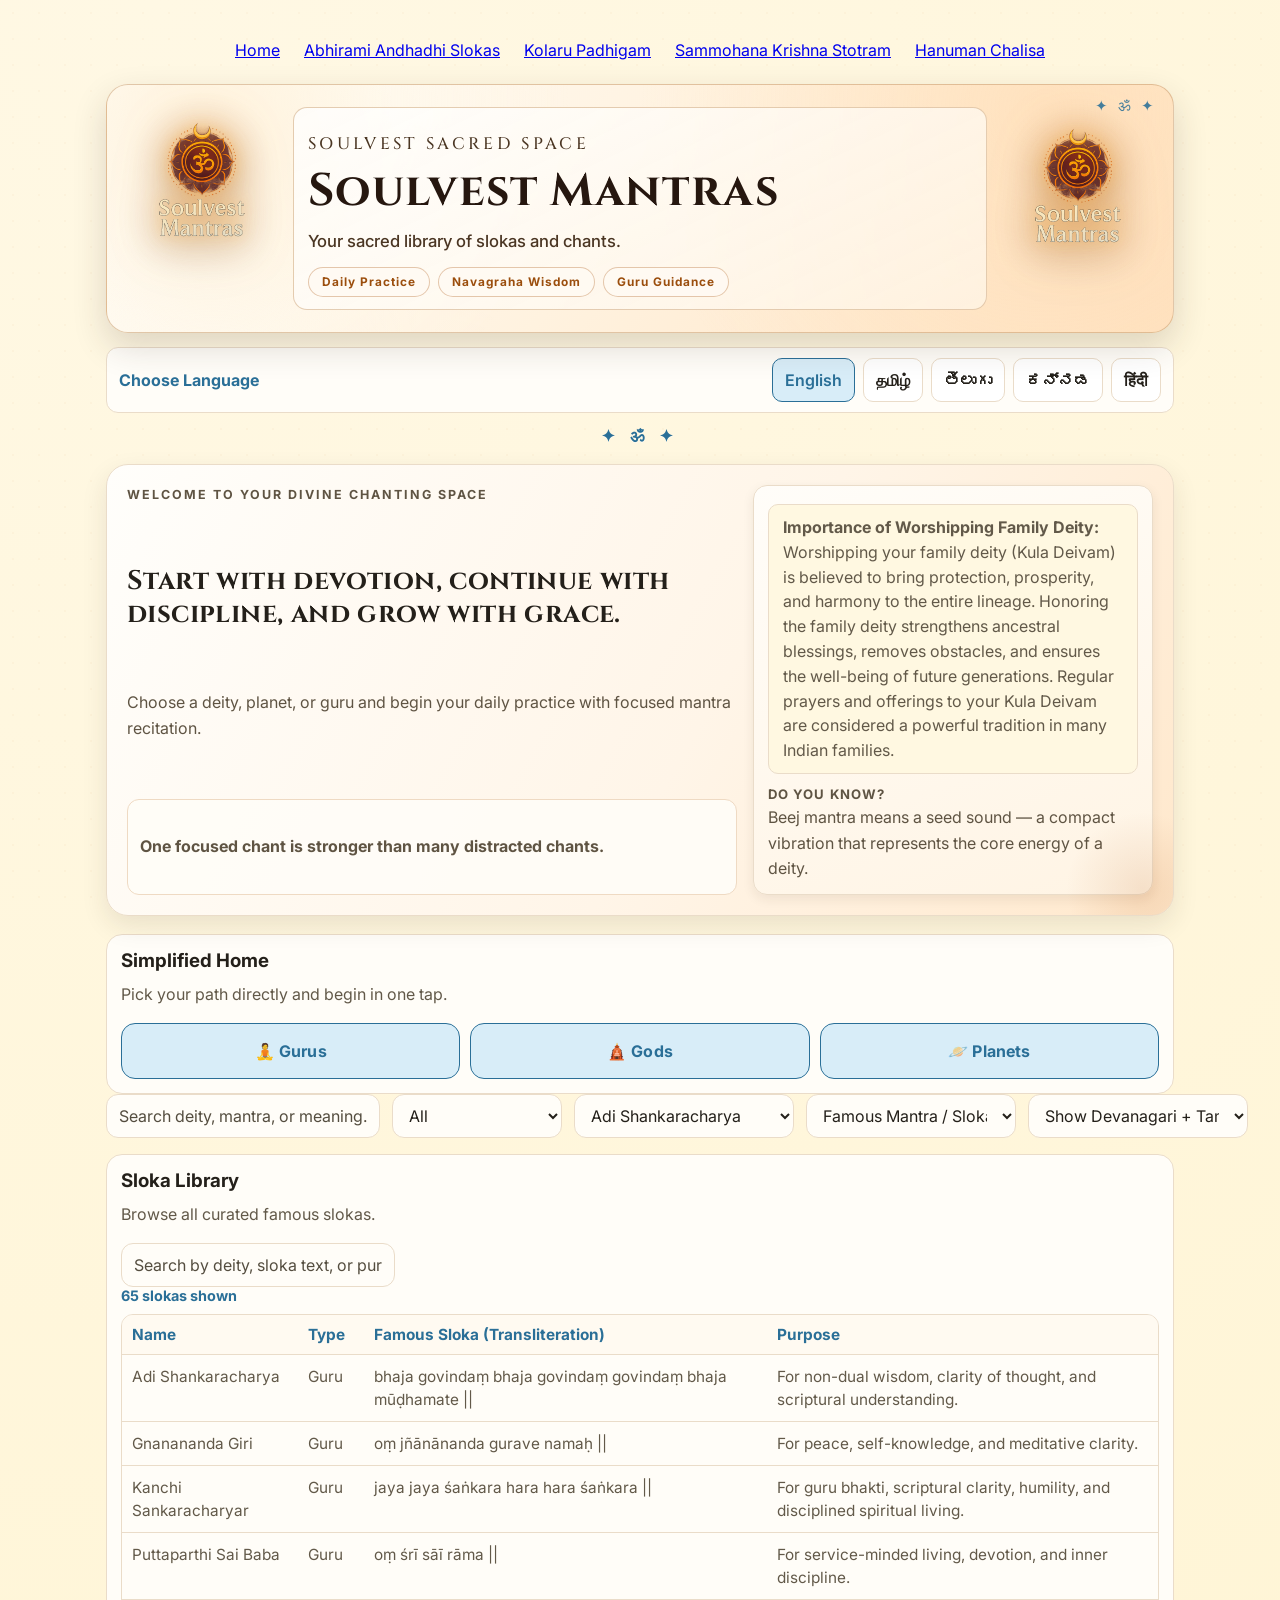
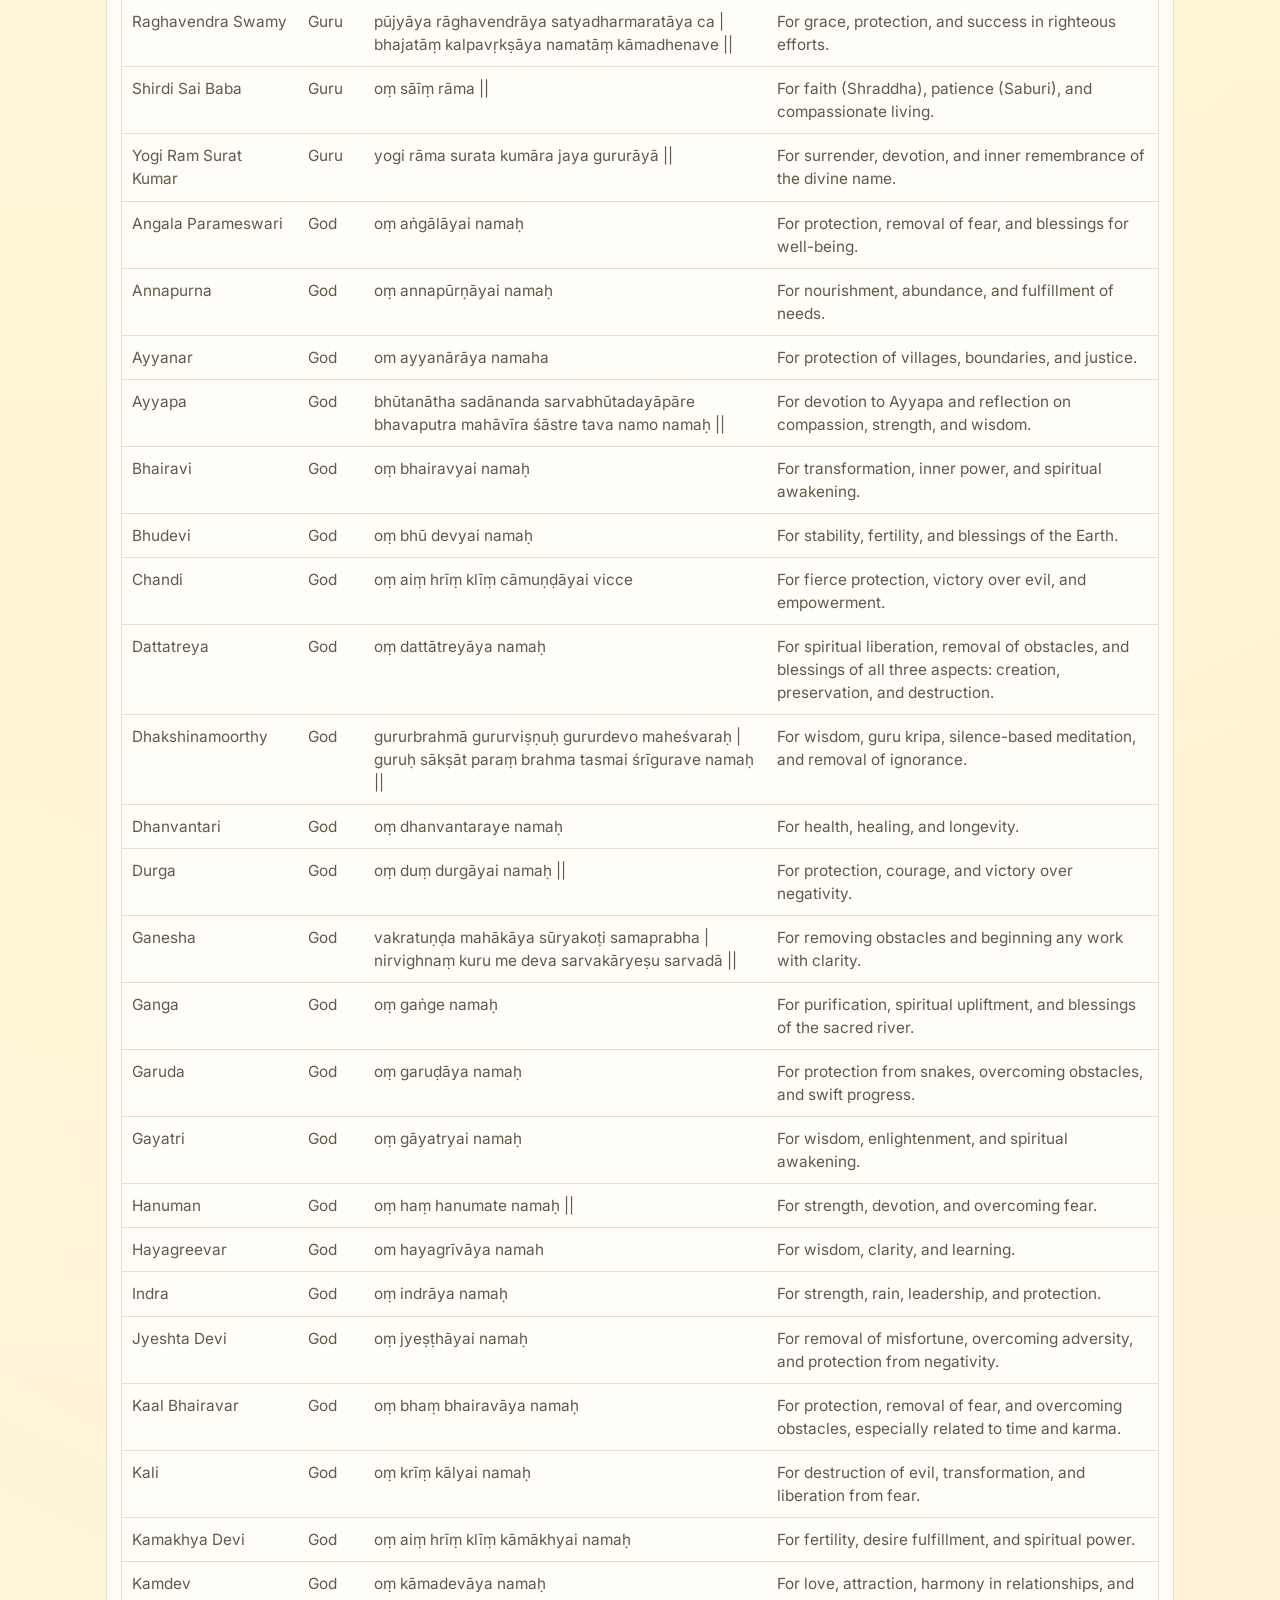
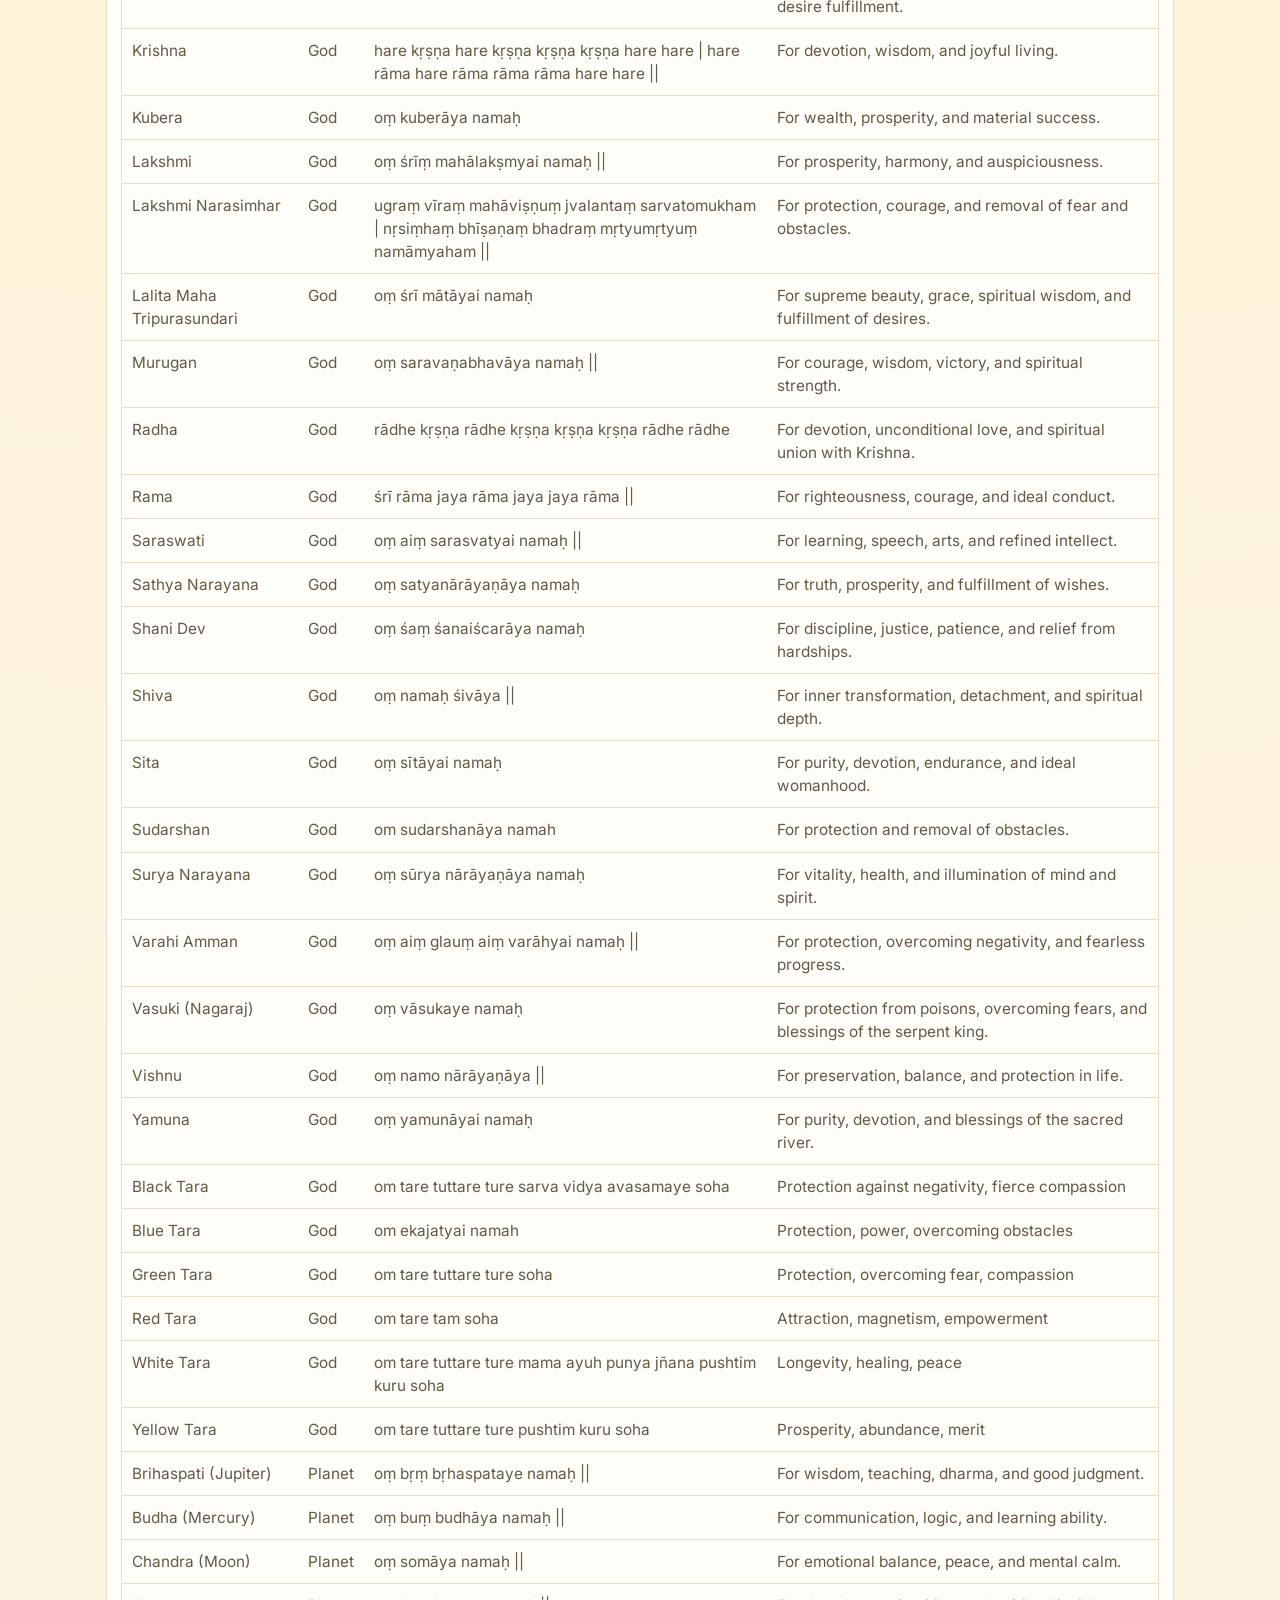
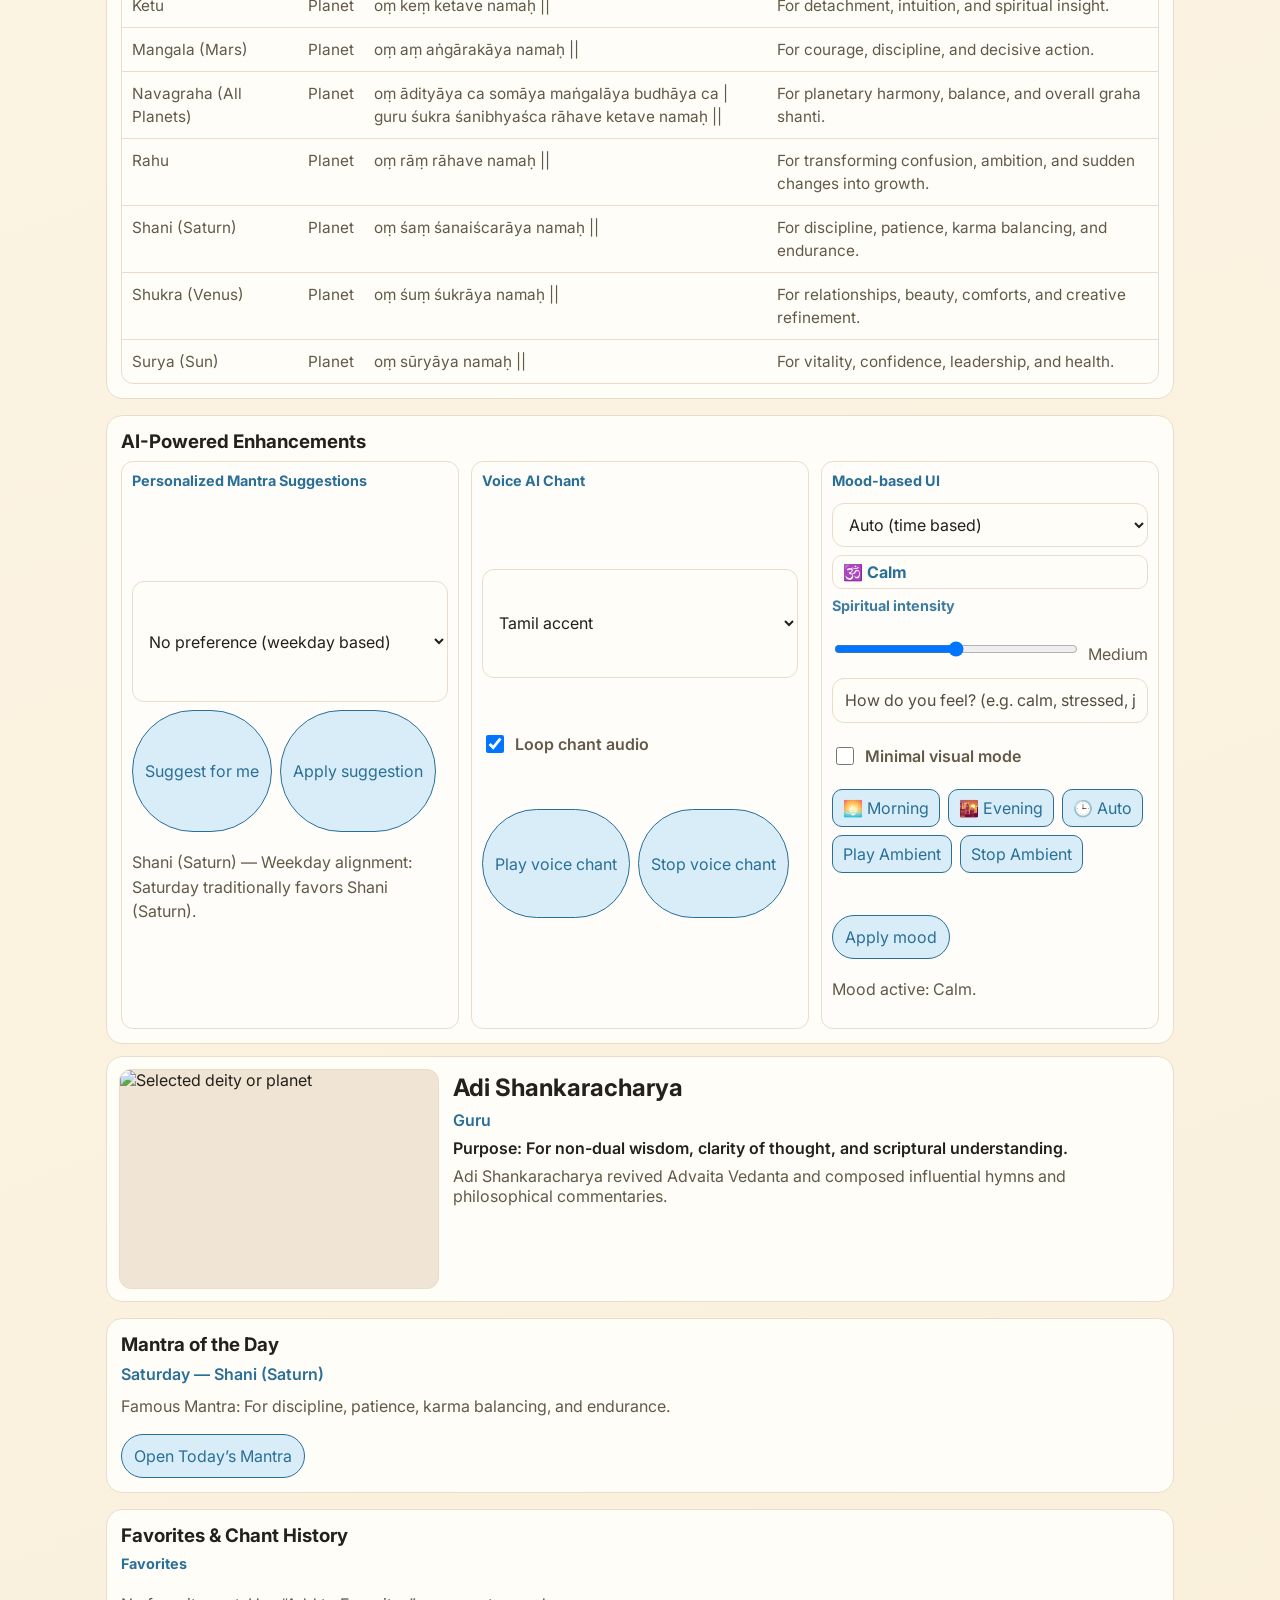
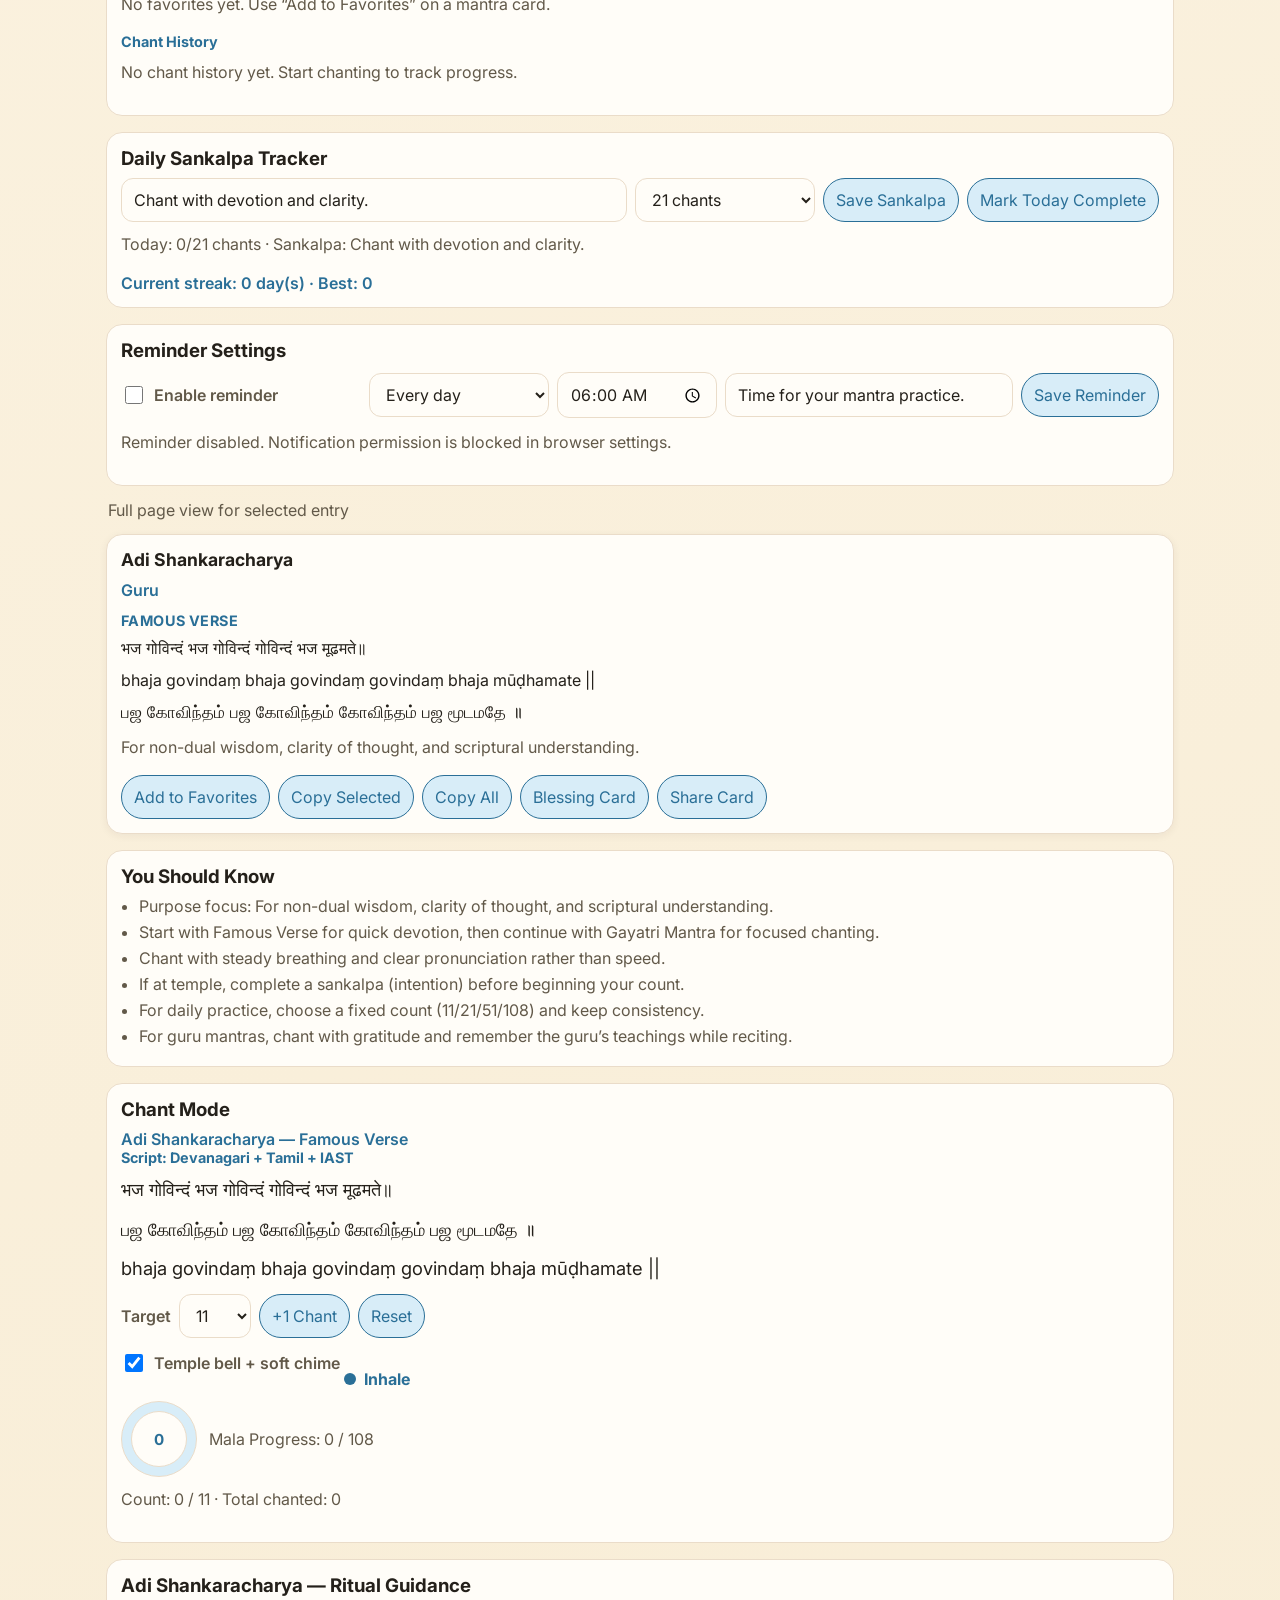
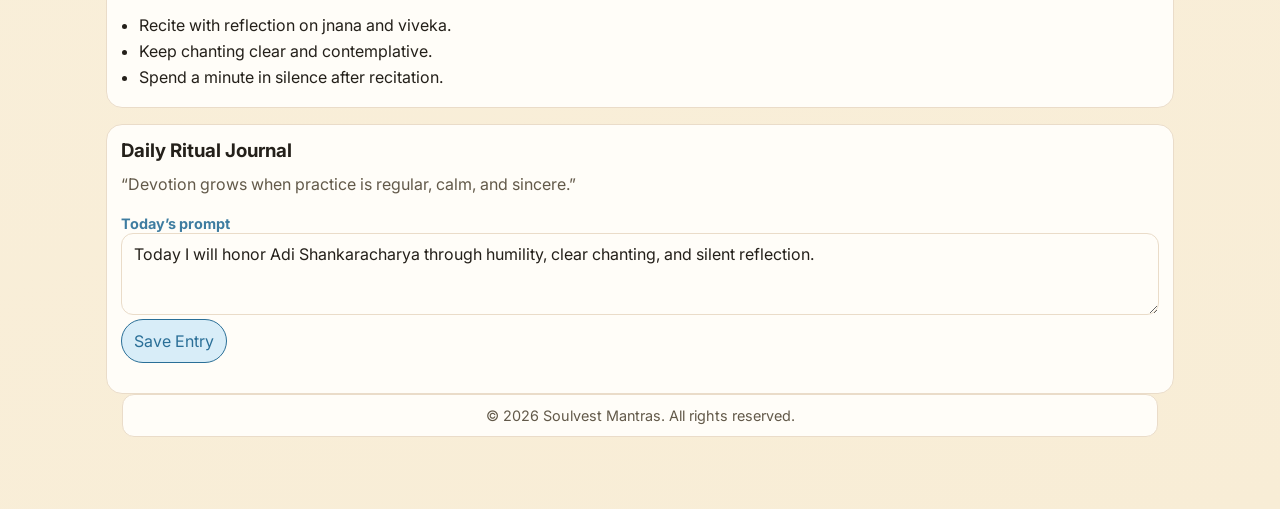
==== index.html @ a2b4bb36 "Added Sammohana Krishnar" ====
<!DOCTYPE html>
<html lang="en">
<head>
  <meta charset="UTF-8" />
  <meta name="viewport" content="width=device-width, initial-scale=1.0" />
  <meta name="theme-color" content="#b14d00" />
  <meta name="apple-mobile-web-app-capable" content="yes" />
  <meta name="apple-mobile-web-app-status-bar-style" content="default" />
  <meta name="apple-mobile-web-app-title" content="Soulvest Mantras" />
  <title>Soulvest Mantras</title>
  <link rel="manifest" href="manifest.webmanifest" />
  <link rel="icon" type="image/png" href="logo.png" />
  <link rel="apple-touch-icon" href="logo.png" />
  <link rel="preconnect" href="https://fonts.googleapis.com" />
  <link rel="preconnect" href="https://fonts.gstatic.com" crossorigin />
  <link href="https://fonts.googleapis.com/css2?family=Cinzel:wght@500;700&family=Inter:wght@400;500;600;700&display=swap" rel="stylesheet" />
  <link rel="stylesheet" href="styles.css" />
</head>
<body>
  <main class="container">
    <nav class="main-nav" style="margin-bottom: 1.5rem;">
      <ul style="display: flex; gap: 1.5rem; list-style: none; padding: 0; justify-content: center;">
        <li><a href="index.html">Home</a></li>
        <li><a href="abhirami.html">Abhirami Andhadhi Slokas</a></li>
        <li><a href="kolaru.html">Kolaru Padhigam</a></li>
          <li><a href="sammohana_krishna.html">Sammohana Krishna Stotram</a></li>
        <li><a href="hanuman.html">Hanuman Chalisa</a></li>
      </ul>
    </nav>
    <header class="hero">
      <div class="hero-head">
        <div class="hero-brand">
          <img
            class="brand-logo-below-om"
            src="logo.png"
            alt="Soulvest Mantras logo"
            loading="lazy"
          />
        </div>
        <div class="hero-copy">
          <p class="hero-kicker">Soulvest Sacred Space</p>
          <h1>Soulvest Mantras</h1>
          <p>Your sacred library of slokas and chants.</p>
          <div class="hero-chips" aria-hidden="true">
            <span id="chipDailyPractice">Daily Practice</span>
            <span id="chipNavagrahaWisdom">Navagraha Wisdom</span>
            <span id="chipGuruGuidance">Guru Guidance</span>
          </div>
        </div>
        <div class="hero-symbols" aria-hidden="true">
          <img
            class="brand-logo-below-om"
            src="logo.png"
            alt=""
            loading="lazy"
          />
        </div>
      </div>
    </header>

    <section class="language-bar" aria-label="Language quick switch">
      <p id="languageBarLabel" class="language-bar-label">Choose Language</p>
      <div class="language-bar-actions">
        <button id="langEnglishBtn" type="button" class="language-quick-btn" aria-label="Switch to English">English</button>
        <button id="langTamilBtn" type="button" class="language-quick-btn" aria-label="தமிழுக்கு மாற்று">தமிழ்</button>
        <button id="langTeluguBtn" type="button" class="language-quick-btn" aria-label="తెలుగుకు మార్చండి">తెలుగు</button>
        <button id="langKannadaBtn" type="button" class="language-quick-btn" aria-label="ಕನ್ನಡಕ್ಕೆ ಬದಲಿಸಿ">ಕನ್ನಡ</button>
        <button id="langHindiBtn" type="button" class="language-quick-btn" aria-label="हिंदी में बदलें">हिंदी</button>
      </div>
    </section>

    <div class="sacred-divider" aria-hidden="true">✦ ॐ ✦</div>

    <section class="welcome-banner" aria-label="Welcome banner">
      <p class="welcome-kicker">Welcome to your divine chanting space</p>
      <h2>Start with devotion, continue with discipline, and grow with grace.</h2>
      <p>Choose a deity, planet, or guru and begin your daily practice with focused mantra recitation.</p>
      <p id="rotatingMessage" class="rotating-message" aria-live="polite"></p>
      <div class="did-you-know" aria-live="polite">
        <div class="did-you-know-text" style="background:#fff8e1; border:1px solid #eadcc9; border-radius:10px; padding:10px 14px; margin-bottom:10px;">
          <strong>Importance of Worshipping Family Deity:</strong><br>
          Worshipping your family deity (Kula Deivam) is believed to bring protection, prosperity, and harmony to the entire lineage. Honoring the family deity strengthens ancestral blessings, removes obstacles, and ensures the well-being of future generations. Regular prayers and offerings to your Kula Deivam are considered a powerful tradition in many Indian families.
        </div>
        <p class="did-you-know-title">Do You Know?</p>
        <p id="didYouKnowMessage" class="did-you-know-text"></p>
      </div>
    </section>

    <section id="homeQuickAccess" class="mantra-info" aria-label="Quick spiritual paths">
      <h3>Simplified Home</h3>
      <p class="meaning">Pick your path directly and begin in one tap.</p>
      <div class="quick-paths">
        <button type="button" class="quick-path-btn" data-type="guru" aria-label="Open Gurus">🧘 Gurus</button>
        <button type="button" class="quick-path-btn" data-type="god" aria-label="Open Gods">🛕 Gods</button>
        <button type="button" class="quick-path-btn" data-type="planet" aria-label="Open Planets">🪐 Planets</button>
      </div>
    </section>

    <section class="controls" aria-label="Filters">
      <input id="searchInput" type="text" placeholder="Search deity, mantra, or meaning..." />
      <select id="typeSelect" aria-label="Type selector">
        <option value="all"></option>
        <option value="guru"></option>
        <option value="god"></option>
        <option value="tara"></option>
        <option value="planet"></option>
      </select>
      <select id="entitySelect" aria-label="God, planet, or guru selector"></select>
      <select id="mantraSelect" aria-label="Mantra selector">
        <option value="famous">Famous Mantra / Sloka</option>
        <option value="gayatri">Gayatri Mantra</option>
        <option value="beej">Beej Mantra</option>
      </select>
      <select id="scriptSelect" aria-label="Script selector">
        <option value="both">Show Devanagari + Tamil + Transliteration</option>
        <option value="devanagari">Show Devanagari only</option>
        <option value="tamil">Show Tamil only</option>
        <option value="iast">Show Transliteration only</option>
      </select>
    </section>

    <section id="slokaLibrary" class="mantra-info" aria-live="polite">
      <h3>Sloka Library</h3>
      <p class="meaning">Browse all curated famous slokas in transliteration.</p>
      <input id="slokaLibrarySearch" type="text" placeholder="Search by deity, sloka text, or purpose..." aria-label="Search sloka library" />
      <p id="slokaLibraryCount" class="script-mode"></p>
      <div class="sloka-library-wrap">
        <table class="sloka-library-table" aria-label="Sloka library table">
          <thead>
            <tr>
              <th>Name</th>
              <th>Type</th>
              <th>Famous Sloka (Transliteration)</th>
              <th>Purpose</th>
            </tr>
          </thead>
          <tbody id="slokaLibraryBody"></tbody>
        </table>
      </div>
    </section>

    <section id="aiHub" class="mantra-info" aria-live="polite">
      <h3>AI-Powered Enhancements</h3>
      <div class="ai-grid">
        <div class="ai-card">
          <p class="script-mode">Personalized Mantra Suggestions</p>
          <select id="aiDeitySelect" aria-label="Preferred deity for suggestions"></select>
          <div class="ai-actions">
            <button id="aiSuggestBtn" type="button">Suggest for me</button>
            <button id="aiApplySuggestionBtn" type="button">Apply suggestion</button>
          </div>
          <p id="aiSuggestionText" class="meaning"></p>
        </div>
        <div class="ai-card">
          <p class="script-mode">Voice AI Chant</p>
          <select id="voiceAccentSelect" aria-label="Voice accent">
            <option value="tamil">Tamil accent</option>
            <option value="sanskrit">Sanskrit accent</option>
            <option value="hindi">Hindi accent</option>
          </select>
          <label class="reminder-toggle"><input id="voiceLoopToggle" type="checkbox" checked /> Loop chant audio</label>
          <div class="ai-actions">
            <button id="voicePlayBtn" type="button">Play voice chant</button>
            <button id="voiceStopBtn" type="button">Stop voice chant</button>
          </div>
          <p id="voiceStatus" class="meaning"></p>
        </div>
        <div class="ai-card">
          <p class="script-mode">Mood-based UI</p>
          <select id="moodSelect" aria-label="Mood selector">
            <option value="auto">Auto (time based)</option>
            <option value="calm">Calm</option>
            <option value="devotional">Devotional</option>
            <option value="festive">Festive</option>
          </select>
          <div id="moodIconography" class="mood-iconography" aria-live="polite">🕉️ Calm</div>
          <label class="script-mode subtle" for="spiritualIntensityRange">Spiritual intensity</label>
          <div class="intensity-wrap">
            <input id="spiritualIntensityRange" type="range" min="1" max="3" step="1" value="2" aria-label="Spiritual intensity" />
            <span id="spiritualIntensityValue" class="meaning">Medium</span>
          </div>
          <input id="emotionInput" type="text" placeholder="How do you feel? (e.g. calm, stressed, joyful)" />
          <label class="reminder-toggle"><input id="visualModeToggle" type="checkbox" /> Minimal visual mode</label>
          <div class="time-theme-controls" aria-label="Time-based visual themes">
            <button id="morningThemeBtn" type="button">🌅 Morning</button>
            <button id="eveningThemeBtn" type="button">🌇 Evening</button>
            <button id="autoThemeBtn" type="button">🕒 Auto</button>
          </div>
          <div class="ambient-controls">
            <button id="ambientPlayBtn" type="button">Play Ambient</button>
            <button id="ambientStopBtn" type="button">Stop Ambient</button>
          </div>
          <p id="ambientStatus" class="meaning"></p>
          <div class="ai-actions">
            <button id="applyMoodBtn" type="button">Apply mood</button>
          </div>
          <p id="moodStatus" class="meaning"></p>
        </div>
      </div>
    </section>

    <section id="featured" class="featured hidden" aria-live="polite">
      <img id="featuredImage" alt="Selected deity or planet" loading="lazy" />
      <div class="featured-content">
        <h2 id="featuredTitle"></h2>
        <p id="featuredType" class="featured-type"></p>
        <p id="featuredPurpose" class="featured-purpose"></p>
        <p id="featuredHistory" class="featured-history"></p>
        <p id="featuredMeaning" class="meaning"></p>
      </div>
    </section>

    <section id="mantraOfDay" class="mantra-info" aria-live="polite">
      <h3>Mantra of the Day</h3>
      <p id="mantraOfDayTitle" class="featured-type"></p>
      <p id="mantraOfDayText" class="meaning"></p>
      <button id="mantraOfDayOpenBtn" type="button">Open Today’s Mantra</button>
    </section>

    <section id="personalHub" class="mantra-info" aria-live="polite">
      <h3>Favorites & Chant History</h3>
      <p class="script-mode">Favorites</p>
      <div id="favoritesList" class="pill-list"></div>
      <p id="favoritesEmpty" class="meaning">No favorites yet. Use “Add to Favorites” on a mantra card.</p>
      <p class="script-mode">Chant History</p>
      <ul id="historyList"></ul>
      <p id="historyEmpty" class="meaning">No chant history yet. Start chanting to track progress.</p>
    </section>

    <section id="sankalpaTracker" class="mantra-info" aria-live="polite">
      <h3>Daily Sankalpa Tracker</h3>
      <div class="sankalpa-controls">
        <input id="sankalpaInput" type="text" placeholder="Set your sankalpa for today..." />
        <select id="sankalpaTargetSelect" aria-label="Sankalpa target">
          <option value="11">11 chants</option>
          <option value="21">21 chants</option>
          <option value="51">51 chants</option>
          <option value="108">108 chants</option>
        </select>
        <button id="sankalpaSaveBtn" type="button">Save Sankalpa</button>
        <button id="sankalpaCompleteBtn" type="button">Mark Today Complete</button>
      </div>
      <p id="sankalpaSummary" class="meaning"></p>
      <p id="sankalpaStreak" class="featured-type"></p>
    </section>

    <section id="reminderSettings" class="mantra-info" aria-live="polite">
      <h3>Reminder Settings</h3>
      <div class="reminder-controls">
        <label class="reminder-toggle"><input id="reminderEnabled" type="checkbox" /> Enable reminder</label>
        <select id="reminderDaySelect" aria-label="Reminder day">
          <option value="daily">Every day</option>
          <option value="0">Sunday</option>
          <option value="1">Monday</option>
          <option value="2">Tuesday</option>
          <option value="3">Wednesday</option>
          <option value="4">Thursday</option>
          <option value="5">Friday</option>
          <option value="6">Saturday</option>
        </select>
        <input id="reminderTimeInput" type="time" value="06:00" aria-label="Reminder time" />
        <input id="reminderMessageInput" type="text" placeholder="Reminder message" value="Time for your mantra practice." />
        <button id="saveReminderBtn" type="button">Save Reminder</button>
      </div>
      <p id="reminderStatus" class="meaning"></p>
    </section>

    <p id="resultCount" class="result-count"></p>

    <section id="mantraGrid" class="grid" aria-live="polite"></section>

    <section id="youShouldKnow" class="mantra-info hidden" aria-live="polite">
      <h3>You Should Know</h3>
      <ul id="knowList"></ul>
    </section>

    <section id="mantraInfo" class="mantra-info hidden" aria-live="polite">
      <h3 id="mantraInfoTitle"></h3>
      <p id="scriptModeLabel" class="script-mode"></p>
      <p id="mantraInfoTextDevanagari" class="mantra devanagari"></p>
      <p id="mantraInfoTextTamil" class="mantra tamil-text"></p>
      <p id="mantraInfoTextIast" class="mantra"></p>
      <p id="mantraInfoMeaning" class="meaning"></p>
      <p id="mantraInfoUsage" class="meaning"></p>
    </section>

    <section id="chantAssistant" class="mantra-info hidden" aria-live="polite">
      <h3>Chant Mode</h3>
      <p id="chantTitle" class="featured-type"></p>
      <p id="chantScriptModeLabel" class="script-mode"></p>
      <p id="chantTextDevanagari" class="chant-text devanagari"></p>
      <p id="chantTextTamil" class="chant-text tamil-text"></p>
      <p id="chantTextIast" class="chant-text"></p>
      <div class="chant-controls">
        <label for="chantTargetSelect">Target</label>
        <select id="chantTargetSelect" aria-label="Chant target">
          <option value="11">11</option>
          <option value="21">21</option>
          <option value="51">51</option>
          <option value="108">108</option>
        </select>
        <button id="chantPlusBtn" type="button">+1 Chant</button>
        <button id="chantResetBtn" type="button">Reset</button>
      </div>
      <label class="reminder-toggle"><input id="sessionSoundToggle" type="checkbox" checked /> Temple bell + soft chime</label>
      <div id="breathCue" class="breath-cue" aria-live="polite">
        <span id="breathCueDot" class="breath-dot"></span>
        <span id="breathCueText">Inhale</span>
      </div>
      <div class="mala-wrap" aria-live="polite">
        <div id="malaRing" class="mala-ring"><span id="malaRingCount">0</span></div>
        <p id="malaProgressText" class="meaning">Mala Progress: 0 / 108</p>
      </div>
      <p id="chantProgress" class="meaning"></p>
    </section>

    <section id="meditationMode" class="mantra-info hidden" aria-live="polite">
      <h3>Meditation Mode</h3>
      <p id="meditationTitle" class="featured-type"></p>
      <p id="meditationOverlay" class="chant-text"></p>
      <div class="chant-controls">
        <label for="meditationDurationSelect">Timer</label>
        <select id="meditationDurationSelect" aria-label="Meditation duration">
          <option value="60">1 min</option>
          <option value="300">5 min</option>
          <option value="600">10 min</option>
          <option value="900">15 min</option>
        </select>
        <button id="startMeditationBtn" type="button">Start</button>
        <button id="stopMeditationBtn" type="button">Stop</button>
      </div>
      <p id="meditationTimerText" class="meaning">Meditation timer not running.</p>
    </section>

    <section id="templeInfo" class="mantra-info hidden" aria-live="polite">
      <h3 id="templeInfoTitle">Ritual Guidance</h3>
      <div id="templeCards" class="temple-cards"></div>
      <ul id="templeList"></ul>
      <p id="templeFallback" class="meaning hidden"></p>
      <details id="muruganAruDetails" class="hidden">
        <summary>Aru Padai Veedu (6 Abodes of Murugan)</summary>
        <ul id="muruganAruList"></ul>
      </details>
    </section>

    <section id="ritualJournal" class="mantra-info" aria-live="polite">
      <h3>Daily Ritual Journal</h3>
      <p id="ritualJournalQuote" class="meaning">“Mantra aligns breath, thought, and intention.”</p>
      <label class="script-mode subtle" for="ritualJournalEntry">Today’s prompt</label>
      <textarea id="ritualJournalEntry" rows="3" placeholder="Today I will chant with..." aria-label="Ritual journal entry"></textarea>
      <div class="ai-actions">
        <button id="saveJournalBtn" type="button">Save Entry</button>
      </div>
      <p id="journalStatus" class="meaning"></p>
    </section>

    <section id="abhiramiAndhadhi" class="mantra-info hidden" aria-live="polite">
      <h3>Abhirami Andhadhi Slokas</h3>
      <p id="abhiramiAndhadhiText" class="meaning"></p>
    </section>

    <footer class="site-footer" aria-label="Copyright footer">
      <p>© <span id="footerYear"></span> Soulvest Mantras. All rights reserved.</p>
    </footer>

    <div id="toast" class="toast" role="status" aria-live="polite"></div>

    <script src="app.js?v=20260305-1"></script>
</body>
</html>
---- styles.css ----
@media (max-width: 760px) {
  #all-slokas, #kolaru-slokas {
    font-size: 1.12rem;
    padding: 2px 0;
    word-break: break-word;
  }
  .sloka-image {
    width: 100%;
    height: auto;
    max-width: 100%;
    display: block;
    margin: 0 auto 18px auto;
    border-radius: 12px;
    box-shadow: 0 4px 18px rgba(48,40,30,0.10);
  }
}

.sloka-image {
  width: 100%;
  max-width: 520px;
  height: auto;
  display: block;
  margin: 0 auto 24px auto;
  border-radius: 14px;
  box-shadow: 0 4px 18px rgba(48,40,30,0.13);
}
:root {
  --bg: #f6f2e8;
  --surface: #fffdf8;
  --text: #24201a;
  --muted: #625949;
  --accent: #b14d00;
  --accent-soft: #ffe9d6;
  --border: #eadcc9;
  --font-body: "Inter", "Segoe UI", Arial, sans-serif;
  --font-display: "Cinzel", "Times New Roman", serif;
}

* {
  box-sizing: border-box;
}

body {
  margin: 0;
  font-family: var(--font-body);
  color: var(--text);
  background:
    radial-gradient(circle at 18% -6%, #fffef9 0, #fff8ec 30%, transparent 58%),
    radial-gradient(circle at 88% 8%, var(--accent-soft) 0, transparent 36%),
    radial-gradient(circle at 12% 20%, #fffaf2 0, transparent 30%),
    linear-gradient(160deg, #fffaf3 0, #f9f2e7 100%);
  overflow-x: hidden;
  -webkit-text-size-adjust: 100%;
  text-rendering: optimizeLegibility;
}

body::before {
  content: "";
  position: fixed;
  inset: 0;
  pointer-events: none;
  background-image: radial-gradient(circle, rgba(177, 77, 0, 0.08) 0 1px, transparent 1px);
  background-size: 26px 26px;
  opacity: 0.35;
  z-index: -1;
}

.container {
  position: relative;
  max-width: 1100px;
  margin: 0 auto;
  padding: 24px 16px 48px;
}

body[data-mood="calm"] {
  --accent: #2a6f97;
  --accent-soft: #d8edf8;
}

body[data-mood="devotional"] {
  --accent: #9d4edd;
  --accent-soft: #eddcff;
}

body[data-mood="festive"] {
  --accent: #c2410c;
  --accent-soft: #ffe4d6;
}

body[data-time-theme="morning"] {
  background:
    radial-gradient(circle at 12% 0%, #fff8e4 0, #fff5d6 24%, transparent 58%),
    radial-gradient(circle at 88% 10%, #ffe7bc 0, transparent 42%),
    linear-gradient(160deg, #fffaf0 0, #f8edd6 100%);
}

body[data-time-theme="evening"] {
  background:
    radial-gradient(circle at 18% -4%, #ffe9d8 0, #ffd9ba 28%, transparent 58%),
    radial-gradient(circle at 86% 8%, #ffd2b8 0, transparent 44%),
    linear-gradient(165deg, #fff2e8 0, #efd9cb 100%);
}

body[data-time-theme="night"] {
  --text: #f5f0e8;
  --muted: #dbcdb8;
  --surface: #221d18;
  --border: #4f4032;
  background:
    radial-gradient(circle at 16% 0%, #352f4f 0, #25213a 30%, transparent 62%),
    radial-gradient(circle at 85% 12%, #2a2540 0, transparent 44%),
    linear-gradient(170deg, #1a1727 0, #141220 100%);
}

body.minimal-visual-mode::before,
body.minimal-visual-mode .hero::before,
body.minimal-visual-mode .hero::after,
body.minimal-visual-mode .welcome-banner::after {
  opacity: 0.08;
}

body.minimal-visual-mode .card,
body.minimal-visual-mode .mantra-info,
body.minimal-visual-mode .featured,
body.minimal-visual-mode .hero,
body.minimal-visual-mode .welcome-banner {
  box-shadow: none;
}

.hero {
  position: relative;
  border: 1px solid rgba(200, 157, 112, 0.55);
  border-radius: 22px;
  background:
    radial-gradient(circle at 10% 6%, rgba(255, 249, 235, 0.95) 0, rgba(255, 249, 235, 0) 36%),
    radial-gradient(circle at 88% 10%, rgba(255, 213, 163, 0.42) 0, rgba(255, 213, 163, 0) 42%),
    linear-gradient(132deg, #fffdf8 0, #fff2df 50%, #ffe3c3 100%);
  padding: 22px;
  box-shadow: 0 14px 34px rgba(48, 40, 30, 0.16);
  margin-bottom: 14px;
  overflow: hidden;
}

.language-bar {
  display: flex;
  align-items: center;
  justify-content: space-between;
  flex-wrap: wrap;
  gap: 12px;
  margin: 10px 0 12px;
  padding: 10px 12px;
  border: 1px solid var(--border);
  border-radius: 12px;
  background: var(--surface);
}

.language-bar-label {
  margin: 0;
  font-weight: 700;
  color: var(--accent);
}

.language-bar-actions {
  display: flex;
  gap: 8px;
  flex-wrap: wrap;
}

.language-quick-btn {
  border: 1px solid var(--border);
  background: #fff;
  color: var(--text);
  border-radius: 10px;
  padding: 8px 12px;
  font-weight: 600;
  cursor: pointer;
}

.language-quick-btn.active {
  border-color: var(--accent);
  background: var(--accent-soft);
  color: var(--accent);
}

.hero::before,
.hero::after {
  pointer-events: none;
}

.hero::before {
  content: "";
  position: absolute;
  inset: -52% auto auto -8%;
  width: 380px;
  height: 380px;
  border-radius: 50%;
  background: radial-gradient(circle, rgba(255, 241, 218, 0.88) 0, transparent 70%);
}

.hero::after {
  content: "✦ ॐ ✦";
  position: absolute;
  top: 11px;
  right: 16px;
  color: var(--accent);
  opacity: 0.88;
  font-size: 0.95rem;
  letter-spacing: 0.2em;
}

.hero-head {
  display: flex;
  align-items: flex-start;
  gap: 18px;
}

.hero-brand {
  display: flex;
  flex-direction: column;
  align-items: center;
  justify-content: center;
  min-width: 128px;
}

.hero-symbols {
  display: flex;
  align-items: center;
  justify-content: center;
  justify-items: center;
  gap: 0;
  padding-top: 6px;
}

.hero-copy {
  flex: 1;
  background: linear-gradient(155deg, rgba(255, 255, 255, 0.78), rgba(255, 247, 234, 0.7));
  border: 1px solid rgba(218, 186, 152, 0.72);
  border-radius: 14px;
  padding: 12px 14px;
  backdrop-filter: blur(1.2px);
}

.hero-kicker {
  margin: 0;
  color: #8f3f08;
  font-size: 0.86rem;
  font-weight: 700;
  font-family: var(--font-display);
  text-transform: uppercase;
  letter-spacing: 0.2em;
}

.divine-logo {
  width: 78px;
  height: 78px;
  border-radius: 50%;
  border: 3px solid #ffefad;
  background:
    radial-gradient(circle at 34% 26%, #3b78e0 0, #1a4fa8 40%, #0b2b73 75%, #06184a 100%);
  display: inline-flex;
  align-items: center;
  justify-content: center;
  position: relative;
  overflow: visible;
  box-shadow:
    0 0 16px rgba(255, 219, 104, 0.95),
    0 0 34px rgba(255, 219, 104, 0.75),
    0 0 66px rgba(255, 219, 104, 0.5),
    inset 0 0 12px rgba(255, 244, 194, 0.7);
  flex-shrink: 0;
  animation: divinePulse 2.8s ease-in-out infinite;
}

.brand-logo-below-om {
  width: 146px;
  max-width: 26vw;
  height: auto;
  object-fit: contain;
  filter:
    drop-shadow(0 0 8px rgba(255, 188, 96, 0.72))
    drop-shadow(0 0 22px rgba(255, 160, 64, 0.58))
    drop-shadow(0 8px 18px rgba(58, 32, 10, 0.35));
  animation: brandLogoGlow 2.4s ease-in-out infinite;
}

.divine-logo::before,
.divine-logo::after {
  content: "";
  position: absolute;
  border-radius: 50%;
  pointer-events: none;
}

.divine-logo::before {
  inset: -8px;
  border: 2px solid rgba(255, 236, 161, 0.88);
  box-shadow:
    0 0 18px rgba(255, 230, 142, 0.9),
    0 0 34px rgba(255, 211, 104, 0.72);
  opacity: 0.95;
  animation: logoAuraPulse 2.4s ease-in-out infinite;
}

.divine-logo::after {
  inset: -13px;
  border: 2px dashed rgba(255, 239, 188, 0.55);
  transform-origin: center;
  animation: logoOrbit 12s linear infinite;
}

.divine-logo-mark {
  color: #fff4be;
  font-size: 3.35rem;
  line-height: 1;
  font-weight: 900;
  text-shadow:
    0 0 9px rgba(255, 245, 189, 0.95),
    0 0 20px rgba(255, 217, 114, 0.95),
    0 0 34px rgba(255, 193, 77, 0.8),
    0 0 52px rgba(255, 176, 66, 0.54);
  transform: translateY(-1px) scale(1.03);
}

.hero h1 {
  margin: 8px 0 0;
  font-size: clamp(2rem, 4vw, 2.85rem);
  font-family: var(--font-display);
  font-weight: 700;
  color: #26170f;
  letter-spacing: 0.03em;
  line-height: 1.12;
  text-shadow: 0 1px 0 rgba(255, 255, 255, 0.5);
}

.hero p {
  margin: 11px 0 0;
  color: #4b3623;
  font-size: 1.04rem;
  font-weight: 500;
  max-width: 780px;
  line-height: 1.62;
}

.hero-chips {
  display: flex;
  gap: 8px;
  flex-wrap: wrap;
  margin-top: 12px;
}

.hero-chips span {
  border: 1px solid rgba(177, 102, 39, 0.35);
  border-radius: 999px;
  padding: 7px 13px;
  background: rgba(255, 250, 242, 0.92);
  color: #9b4e0d;
  font-size: 0.74rem;
  letter-spacing: 0.085em;
  font-weight: 700;
  transition: transform 0.2s ease, background 0.2s ease;
}

.hero-chips span:hover {
  transform: translateY(-1px);
  background: #fff1df;
}

body[data-time-theme="night"] .hero {
  border-color: rgba(154, 130, 104, 0.55);
  background:
    radial-gradient(circle at 12% 8%, rgba(77, 63, 106, 0.48) 0, rgba(77, 63, 106, 0) 42%),
    radial-gradient(circle at 86% 14%, rgba(83, 62, 42, 0.38) 0, rgba(83, 62, 42, 0) 46%),
    linear-gradient(135deg, #2b2236 0, #241f30 52%, #2a1f1a 100%);
}

body[data-time-theme="night"] .hero-copy {
  background: rgba(36, 29, 24, 0.74);
  border-color: rgba(141, 118, 93, 0.6);
}

body[data-time-theme="night"] .hero-kicker,
body[data-time-theme="night"] .hero p,
body[data-time-theme="night"] .hero h1 {
  color: #f4e9d8;
}

.sacred-divider {
  text-align: center;
  margin: 10px 0 16px;
  color: var(--accent);
  letter-spacing: 0.32em;
  font-family: var(--font-display);
  font-size: 1.06rem;
  font-weight: 700;
  opacity: 1;
  text-shadow: 0 1px 0 rgba(255, 255, 255, 0.52);
}

.welcome-banner {
  position: relative;
  display: grid;
  grid-template-columns: 1.45fr 0.95fr;
  column-gap: 16px;
  row-gap: 10px;
  margin-bottom: 18px;
  background: linear-gradient(120deg, #fffefb 0, #fff5e8 56%, #ffe8cc 100%);
  border: 1px solid var(--border);
  border-radius: 22px;
  padding: 20px;
  box-shadow: 0 10px 26px rgba(48, 40, 30, 0.1);
  overflow: hidden;
}

.welcome-banner::after {
  content: "";
  position: absolute;
  right: -50px;
  bottom: -54px;
  width: 160px;
  height: 160px;
  border-radius: 50%;
  background: radial-gradient(circle, rgba(177, 77, 0, 0.12) 0, transparent 68%);
  pointer-events: none;
}

.welcome-kicker {
  margin: 0;
  color: var(--accent);
  font-weight: 700;
  font-size: 0.78rem;
  text-transform: uppercase;
  letter-spacing: 0.16em;
  grid-column: 1 / 2;
}

.welcome-banner h2 {
  margin: 2px 0 0;
  font-size: 1.68rem;
  font-family: var(--font-display);
  letter-spacing: 0.015em;
  line-height: 1.25;
  grid-column: 1 / 2;
}

.welcome-banner p {
  margin: 0;
  color: #5f5443;
  line-height: 1.6;
}

.welcome-banner > p:not(.welcome-kicker):not(.rotating-message) {
  grid-column: 1 / 2;
  font-size: 1rem;
}

.rotating-message {
  margin-top: 2px;
  color: var(--accent);
  font-weight: 700;
  min-height: 2.5em;
  border: 1px solid #efdac3;
  border-radius: 12px;
  background: rgba(255, 253, 248, 0.92);
  padding: 10px 12px;
  display: flex;
  align-items: center;
  grid-column: 1 / 2;
  transition: opacity 0.35s ease, transform 0.35s ease;
}

.did-you-know {
  margin-top: 0;
  border: 1px solid var(--border);
  border-radius: 14px;
  padding: 12px 14px;
  background: linear-gradient(160deg, #fffdf9 0, #fff4e4 100%);
  box-shadow: 0 4px 12px rgba(48, 40, 30, 0.08);
  grid-column: 2 / 3;
  grid-row: 1 / span 4;
  align-self: stretch;
}

.did-you-know-title {
  margin: 0;
  color: var(--accent);
  font-size: 0.82rem;
  font-weight: 700;
  text-transform: uppercase;
  letter-spacing: 0.08em;
}

.did-you-know-text {
  margin-top: 6px;
  color: var(--muted);
  min-height: 4.5em;
  line-height: 1.55;
  transition: opacity 0.35s ease, transform 0.35s ease;
}

.sankalpa-controls {
  display: grid;
  grid-template-columns: 1.2fr 180px auto auto;
  gap: 8px;
  align-items: center;
}

.reminder-controls {
  display: grid;
  grid-template-columns: 1fr 180px 160px 1.2fr auto;
  gap: 8px;
  align-items: center;
}

.reminder-toggle {
  color: var(--muted);
  font-weight: 600;
  display: inline-flex;
  align-items: center;
  gap: 8px;
}

.reminder-toggle input {
  width: 18px;
  height: 18px;
}

#reminderStatus {
  margin-top: 10px;
}

#sankalpaSummary {
  margin-top: 10px;
}

#sankalpaStreak {
  margin-top: 6px;
}

.message-fade {
  opacity: 0.2;
  transform: translateY(2px);
}

.controls {
  display: grid;
  grid-template-columns: 1fr 170px 220px 210px 220px 250px;
  gap: 12px;
}

.quick-paths {
  display: grid;
  grid-template-columns: repeat(3, minmax(140px, 1fr));
  gap: 10px;
  margin-top: 10px;
}

.quick-path-btn {
  min-height: 56px;
  border-radius: 14px;
  font-weight: 700;
  letter-spacing: 0.01em;
}

.quick-path-btn.active {
  background: var(--accent);
  color: #fff;
}

.ai-grid {
  display: grid;
  grid-template-columns: repeat(3, minmax(220px, 1fr));
  gap: 12px;
}

.ai-card {
  border: 1px solid var(--border);
  border-radius: 12px;
  padding: 10px;
  background: #fffdf9;
  display: grid;
  gap: 8px;
}

body[data-time-theme="night"] .ai-card,
body[data-time-theme="night"] .hero-copy,
body[data-time-theme="night"] .did-you-know,
body[data-time-theme="night"] .rotating-message,
body[data-time-theme="night"] #meditationOverlay,
body[data-time-theme="night"] .temple-card {
  background: #2a221b;
  color: var(--text);
}

.subtle {
  opacity: 0.9;
}

.mood-iconography {
  font-weight: 700;
  color: var(--accent);
  padding: 6px 10px;
  border: 1px solid var(--border);
  border-radius: 10px;
  background: var(--surface);
}

.intensity-wrap {
  display: flex;
  align-items: center;
  gap: 8px;
}

#spiritualIntensityRange {
  min-height: auto;
  width: 100%;
}

.time-theme-controls,
.ambient-controls {
  display: flex;
  gap: 8px;
  flex-wrap: wrap;
}

.time-theme-controls button,
.ambient-controls button {
  border-radius: 10px;
  min-height: 38px;
  padding: 6px 10px;
}

.ai-actions {
  display: flex;
  gap: 8px;
  flex-wrap: wrap;
}

input,
select,
button {
  font: inherit;
  min-height: 44px;
}

input,
select {
  border: 1px solid var(--border);
  background: var(--surface);
  border-radius: 12px;
  padding: 10px 12px;
  color: var(--text);
  font-size: 1rem;
  line-height: 1.4;
}

textarea {
  color: var(--text);
  font-size: 1rem;
  line-height: 1.5;
}

input::placeholder,
textarea::placeholder {
  color: color-mix(in srgb, var(--muted) 86%, #000 14%);
  opacity: 1;
}

input:focus,
select:focus,
button:focus-visible {
  outline: 2px solid var(--accent-soft);
  outline-offset: 1px;
}

.result-count {
  margin: 14px 2px;
  color: var(--muted);
}

.featured {
  display: grid;
  grid-template-columns: minmax(220px, 320px) 1fr;
  gap: 14px;
  background: var(--surface);
  border: 1px solid var(--border);
  border-radius: 16px;
  padding: 12px;
  margin-top: 12px;
}

.featured img {
  width: 100%;
  height: 220px;
  object-fit: contain;
  object-position: center top;
  border-radius: 12px;
  border: 1px solid var(--border);
  background: #f0e5d4;
}

.featured-content h2 {
  margin: 4px 0 8px;
}

.featured-type {
  margin: 0;
  color: var(--accent);
  font-weight: 600;
}

.featured-purpose {
  margin: 8px 0 0;
  font-weight: 600;
}

.featured-history {
  margin: 8px 0 0;
  color: var(--muted);
}

.grid {
  display: block;
  margin-top: 6px;
}

.card {
  background: var(--surface);
  border: 1px solid var(--border);
  border-radius: 16px;
  padding: 14px;
  box-shadow: 0 2px 8px rgba(48, 40, 30, 0.06);
  transition: transform 0.2s ease, box-shadow 0.2s ease;
}

.card:hover {
  transform: translateY(-2px);
  box-shadow: 0 6px 14px rgba(48, 40, 30, 0.08);
}

.grid .card {
  width: 100%;
}

.card h2 {
  margin: 0 0 10px;
  font-size: 1.1rem;
}

.mantra {
  margin: 8px 0;
  line-height: 1.45;
  white-space: pre-wrap;
  overflow-wrap: anywhere;
}

.section-title {
  margin: 12px 0 4px;
  font-size: 0.9rem;
  color: var(--accent);
  font-weight: 700;
  text-transform: uppercase;
  letter-spacing: 0.03em;
}

.devanagari {
  font-size: 1.03rem;
}

.tamil-text {
  font-size: 1.06rem;
}

.meaning {
  margin-top: 10px;
  color: var(--muted);
  font-size: 1rem;
  line-height: 1.55;
}

textarea {
  width: 100%;
  border: 1px solid var(--border);
  background: var(--surface);
  border-radius: 12px;
  padding: 10px 12px;
  font: inherit;
  color: var(--text);
  resize: vertical;
}

.actions {
  margin-top: 12px;
  display: flex;
  gap: 8px;
  flex-wrap: wrap;
}

button {
  border: 1px solid var(--accent);
  border-radius: 999px;
  background: var(--accent-soft);
  color: var(--accent);
  padding: 8px 12px;
  cursor: pointer;
}

button:hover {
  filter: brightness(0.98);
}

button:active {
  transform: translateY(1px);
}

@keyframes divinePulse {
  0%,
  100% {
    box-shadow:
      0 0 10px rgba(255, 214, 94, 0.56),
      0 0 24px rgba(255, 214, 94, 0.28),
      inset 0 0 8px rgba(255, 240, 182, 0.38);
  }
  50% {
    box-shadow:
      0 0 15px rgba(255, 224, 126, 0.95),
      0 0 34px rgba(255, 214, 94, 0.72),
      0 0 56px rgba(255, 214, 94, 0.35),
      inset 0 0 12px rgba(255, 245, 200, 0.66);
  }
}

@keyframes logoAuraPulse {
  0%,
  100% {
    opacity: 0.78;
    transform: scale(0.98);
  }
  50% {
    opacity: 1;
    transform: scale(1.05);
  }
}

@keyframes logoOrbit {
  0% {
    transform: rotate(0deg);
    opacity: 0.55;
  }
  50% {
    opacity: 0.95;
  }
  100% {
    transform: rotate(360deg);
    opacity: 0.55;
  }
}

@keyframes brandLogoGlow {
  0%,
  100% {
    filter:
      drop-shadow(0 0 8px rgba(255, 188, 96, 0.62))
      drop-shadow(0 0 18px rgba(255, 160, 64, 0.44))
      drop-shadow(0 8px 16px rgba(58, 32, 10, 0.3));
    transform: translateY(0) scale(1);
  }
  50% {
    filter:
      drop-shadow(0 0 12px rgba(255, 206, 132, 0.92))
      drop-shadow(0 0 28px rgba(255, 176, 75, 0.82))
      drop-shadow(0 0 44px rgba(255, 142, 48, 0.46))
      drop-shadow(0 10px 20px rgba(58, 32, 10, 0.4));
    transform: translateY(-1px) scale(1.02);
  }
}

@keyframes lampFlicker {
  0%,
  100% {
    transform: scale(1) rotate(-2deg);
    filter: drop-shadow(0 0 4px rgba(255, 180, 64, 0.45));
  }
  50% {
    transform: scale(1.06) rotate(2deg);
    filter: drop-shadow(0 0 8px rgba(255, 180, 64, 0.75));
  }
}

.toast {
  position: fixed;
  bottom: 18px;
  right: 18px;
  background: #232018;
  color: #fff;
  padding: 10px 14px;
  border-radius: 10px;
  opacity: 0;
  transform: translateY(8px);
  transition: opacity 0.2s ease, transform 0.2s ease;
  pointer-events: none;
}

.toast.show {
  opacity: 1;
  transform: translateY(0);
}

.site-footer {
  margin: 0 auto 24px;
  max-width: 1100px;
  padding: 0 16px;
}

.site-footer p {
  margin: 0;
  padding: 12px 14px;
  border: 1px solid var(--border);
  border-radius: 12px;
  background: var(--surface);
  color: var(--muted);
  font-size: 0.9rem;
  text-align: center;
}

.empty {
  background: var(--surface);
  border: 1px dashed var(--border);
  border-radius: 12px;
  padding: 18px;
  color: var(--muted);
}

.hidden {
  display: none;
}

.mantra-info {
  margin-top: 16px;
  background: var(--surface);
  border: 1px solid var(--border);
  border-radius: 16px;
  padding: 14px;
}

.mantra-info h3 {
  margin: 0 0 8px;
}

.sloka-library-wrap {
  margin-top: 10px;
  border: 1px solid var(--border);
  border-radius: 12px;
  overflow: auto;
  background: var(--surface);
}

.sloka-library-table {
  color: var(--text);
  border-collapse: collapse;
  font-size: 0.96rem;
  min-width: 760px;

body[data-time-theme="night"] .sloka-library-table th {
  background: rgba(45, 34, 28, 0.92);
}

@media (max-width: 1024px) {
  .hero-head {
    gap: 12px;
  }

  .hero-symbols {
    display: none;
  }

  .hero-brand {
    min-width: 96px;
  }

  .hero-copy {
    padding: 14px;
  }

  .hero p,
  .welcome-banner p,
  .meaning,
  .script-mode,
  .sloka-library-table td {
    font-size: 1rem;
  }
}
}

.sloka-library-table th,
.sloka-library-table td {
  border-bottom: 1px solid var(--border);
  padding: 10px;
  text-align: left;
  vertical-align: top;
}

.sloka-library-table th {
  color: var(--accent);
  font-weight: 700;
  background: rgba(255, 249, 240, 0.85);
}

.sloka-library-table td {
  color: var(--muted);
  line-height: 1.5;
}

.sloka-library-table tr:last-child td {
  border-bottom: none;
}

.pill-list {
  display: flex;
  gap: 8px;
  flex-wrap: wrap;
  margin: 8px 0 12px;
}

.pill-btn {
  min-height: 36px;
  padding: 6px 12px;
  font-size: 0.9rem;
}

#historyList {
  margin: 0;
  padding-left: 18px;
}

#historyList li {
  margin: 6px 0;
  color: var(--muted);
}

.script-mode {
  margin: 0 0 6px;
  color: var(--accent);
  font-size: 0.9rem;
  font-weight: 700;
}

#knowList {
  margin: 0;
  padding-left: 18px;
}

#knowList li {
  margin: 6px 0;
  color: var(--muted);
}

.chant-text {
  font-size: 1.15rem;
  line-height: 1.7;
  margin: 8px 0;
}

.chant-controls {
  display: flex;
  gap: 8px;
  flex-wrap: wrap;
  align-items: center;
  margin-top: 10px;
}

.chant-controls label {
  color: var(--muted);
  font-weight: 600;
}

.breath-cue {
  margin-top: 10px;
  display: inline-flex;
  align-items: center;
  gap: 8px;
  color: var(--accent);
  font-weight: 700;
}

.breath-dot {
  width: 12px;
  height: 12px;
  border-radius: 50%;
  background: var(--accent);
  box-shadow: 0 0 0 0 rgba(177, 77, 0, 0.28);
  animation: inhalePulse 4s ease-in-out infinite;
}

.breath-dot.exhale {
  animation-name: exhalePulse;
}

.mala-wrap {
  margin-top: 12px;
  display: flex;
  gap: 12px;
  align-items: center;
}

#meditationOverlay {
  border: 1px dashed var(--border);
  border-radius: 12px;
  background: #fffaf2;
  padding: 12px;
  min-height: 84px;
}

.mala-ring {
  --mala-progress: 0%;
  width: 76px;
  height: 76px;
  border-radius: 50%;
  background: conic-gradient(var(--accent) var(--mala-progress), var(--accent-soft) var(--mala-progress));
  display: grid;
  place-items: center;
  border: 1px solid var(--border);
}

.mala-ring span {
  width: 56px;
  height: 56px;
  border-radius: 50%;
  background: var(--surface);
  border: 1px solid var(--border);
  display: grid;
  place-items: center;
  color: var(--accent);
  font-weight: 700;
  font-size: 0.95rem;
}

#malaProgressText {
  margin: 0;
}

@keyframes inhalePulse {
  0%,
  100% {
    transform: scale(0.85);
    box-shadow: 0 0 0 0 rgba(177, 77, 0, 0.28);
  }
  50% {
    transform: scale(1.25);
    box-shadow: 0 0 0 10px rgba(177, 77, 0, 0);
  }
}

@keyframes exhalePulse {
  0%,
  100% {
    transform: scale(1.1);
    box-shadow: 0 0 0 8px rgba(177, 77, 0, 0);
  }
  50% {
    transform: scale(0.8);
    box-shadow: 0 0 0 0 rgba(177, 77, 0, 0.24);
  }
}

#templeList {
  margin: 0;
  padding-left: 18px;
}

.temple-cards {
  display: grid;
  grid-template-columns: repeat(auto-fit, minmax(220px, 1fr));
  gap: 12px;
  margin-bottom: 10px;
}

.temple-card {
  border: 1px solid var(--border);
  border-radius: 12px;
  background: #fffdf9;
  overflow: hidden;
}

.temple-card img {
  width: 100%;
  height: 140px;
  object-fit: cover;
  display: block;
  background: #f3eadb;
}

.temple-card-body {
  padding: 10px;
}

.temple-card-body p {
  margin: 0 0 8px;
  color: var(--text);
  font-weight: 600;
}

.temple-links {
  display: flex;
  gap: 12px;
}

.temple-links a {
  color: var(--accent);
  font-weight: 600;
  text-decoration: none;
}

.temple-links a:hover {
  text-decoration: underline;
}

#templeList li {
  margin: 6px 0;
}

#templeList a {
  color: var(--accent);
  text-decoration: none;
}

#templeList a:hover {
  text-decoration: underline;
}

#muruganAruDetails {
  margin-top: 10px;
  border: 1px solid var(--border);
  border-radius: 10px;
  padding: 8px 10px;
  background: #fffaf2;
}

#muruganAruDetails summary {
  cursor: pointer;
  color: var(--accent);
  font-weight: 700;
}

#muruganAruList {
  margin: 8px 0 0;
  padding-left: 18px;
}

#muruganAruList li {
  margin: 6px 0;
}

@media (max-width: 760px) {
  .container {
    padding: 16px 12px 28px;
  }

  .hero-head {
    align-items: flex-start;
  }

  .hero {
    padding: 12px;
  }

  .hero::after {
    font-size: 0.78rem;
    right: 10px;
  }

  .hero h1 {
    font-size: 1.9rem;
  }

  .welcome-banner h2 {
    font-size: 1.28rem;
  }

  .welcome-banner {
    grid-template-columns: 1fr;
    padding: 14px;
  }

  .welcome-kicker,
  .welcome-banner h2,
  .welcome-banner > p:not(.welcome-kicker):not(.rotating-message),
  .rotating-message,
  .did-you-know {
    grid-column: 1 / 2;
  }

  .did-you-know {
    grid-row: auto;
  }

  .did-you-know-text {
    min-height: 0;
  }

  .divine-logo {
    width: 54px;
    height: 54px;
  }

  .hero-brand {
    min-width: 86px;
  }

  .brand-logo-below-om {
    width: 118px;
    max-width: 34vw;
  }

  .divine-logo-mark {
    font-size: 1.9rem;
  }

  .controls {
    grid-template-columns: 1fr;
  }

  input,
  select,
  textarea,
  button {
    font-size: 16px;
  }

  .result-count,
  .script-mode,
  .featured-type,
  .meaning {
    font-size: 1rem;
  }

  .quick-paths,
  .ai-grid {
    grid-template-columns: 1fr;
  }

  .sankalpa-controls {
    grid-template-columns: 1fr;
  }

  .reminder-controls {
    grid-template-columns: 1fr;
  }

  .featured {
    grid-template-columns: 1fr;
  }

  .featured img {
    height: auto;
    max-height: 280px;
  }

  .chant-controls {
    flex-direction: column;
    align-items: stretch;
  }

  .mala-wrap {
    align-items: flex-start;
  }

}
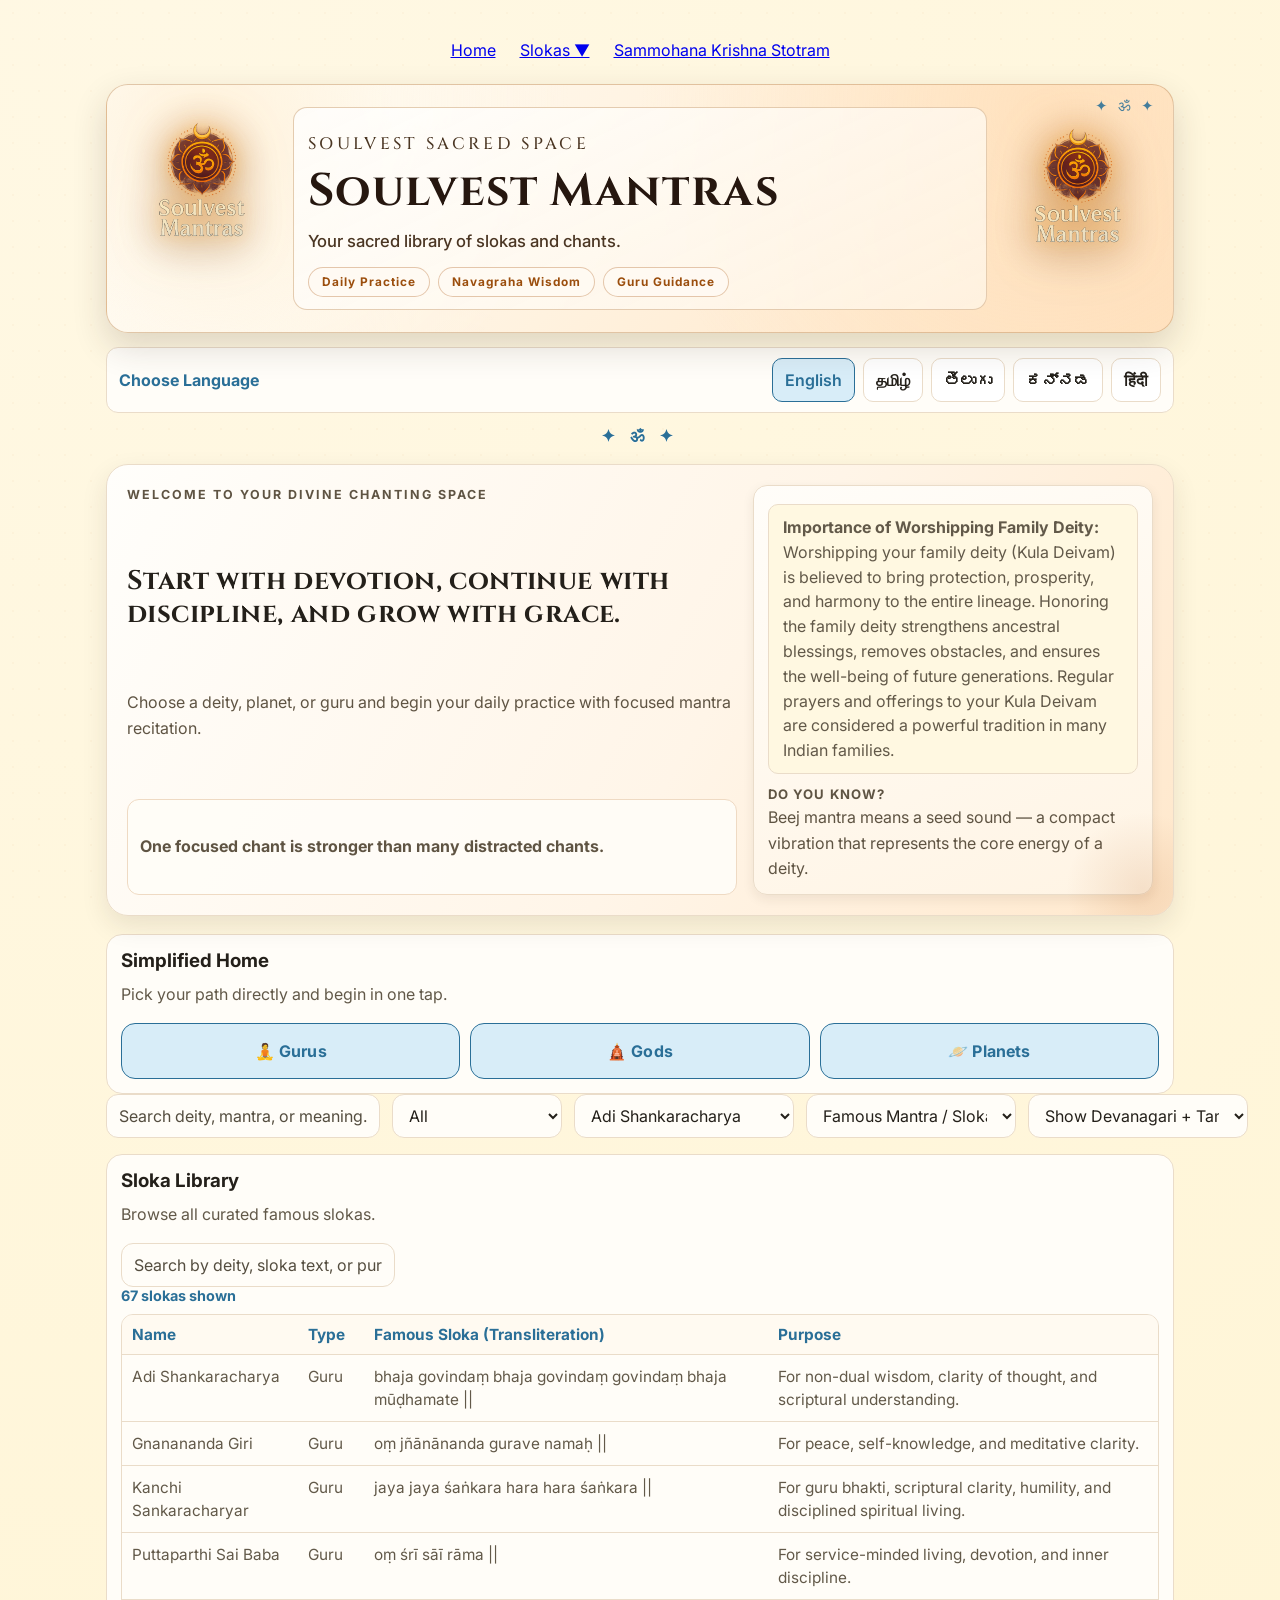
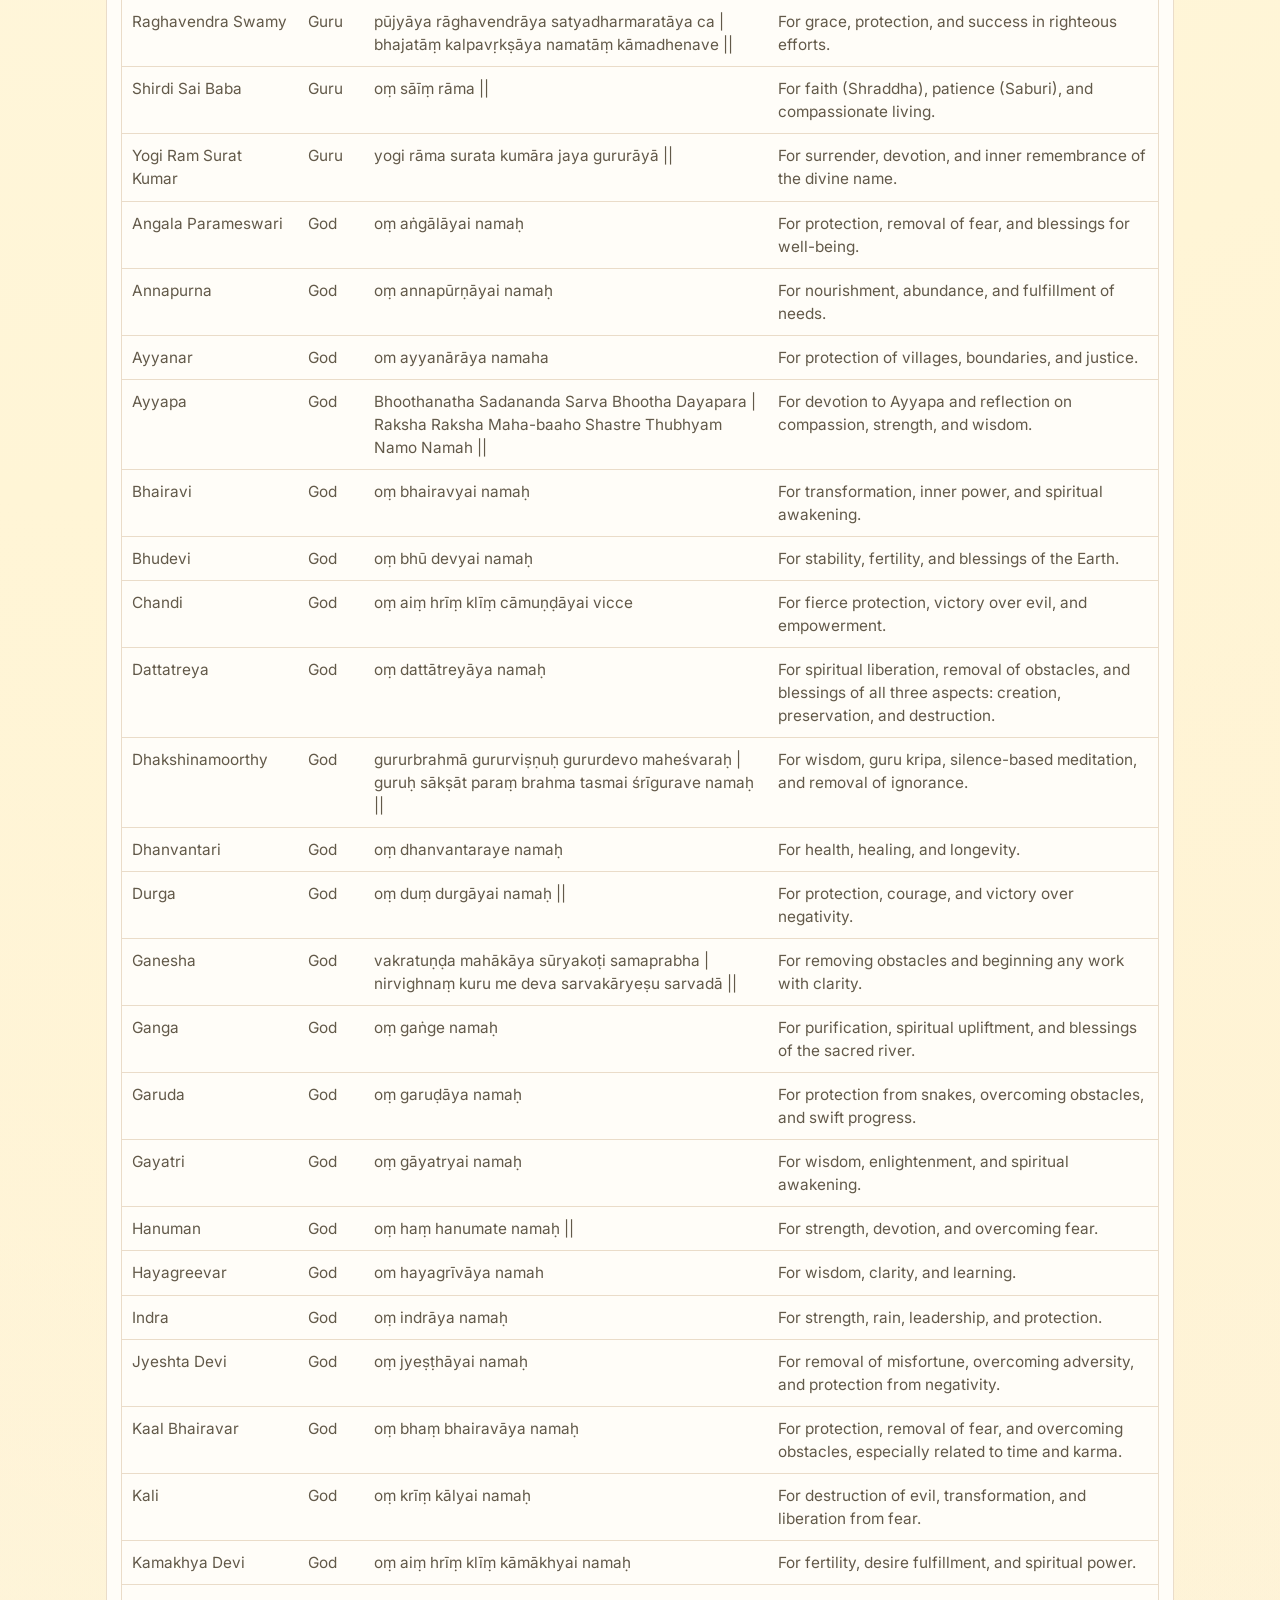
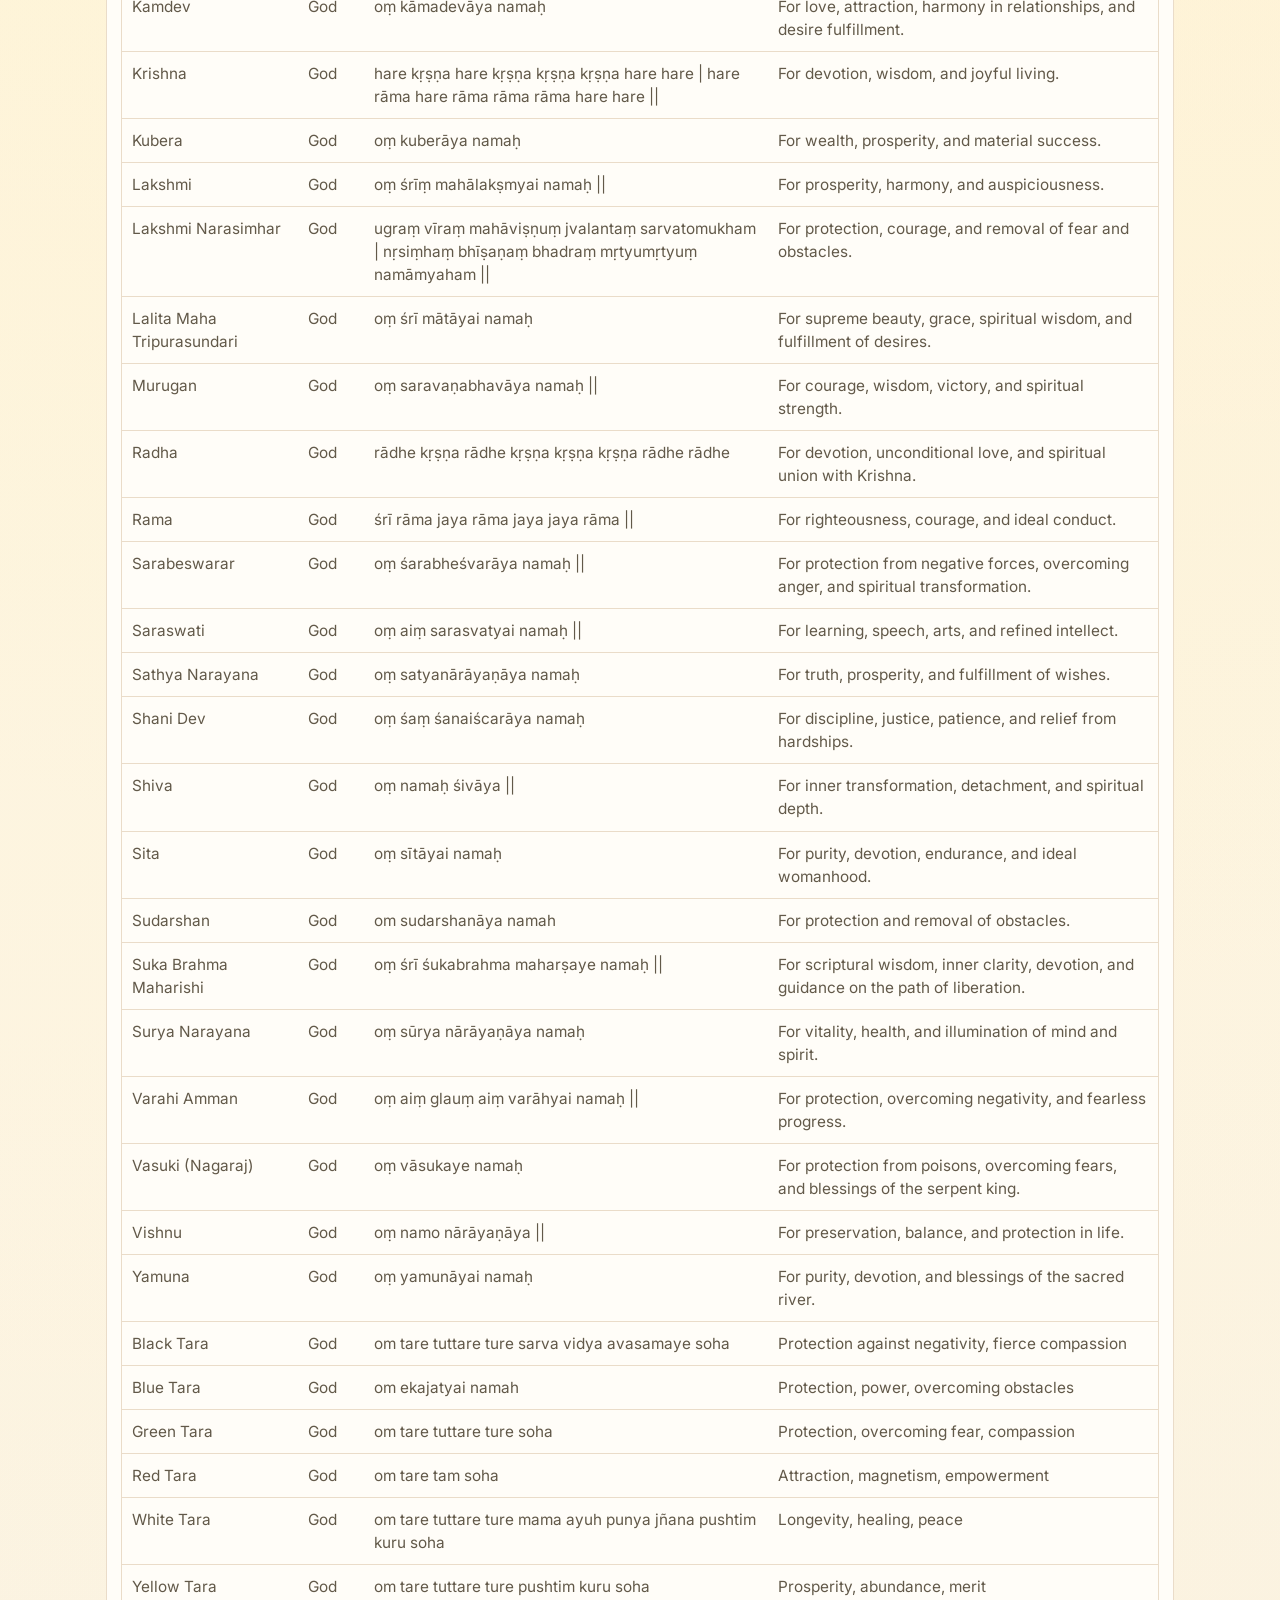
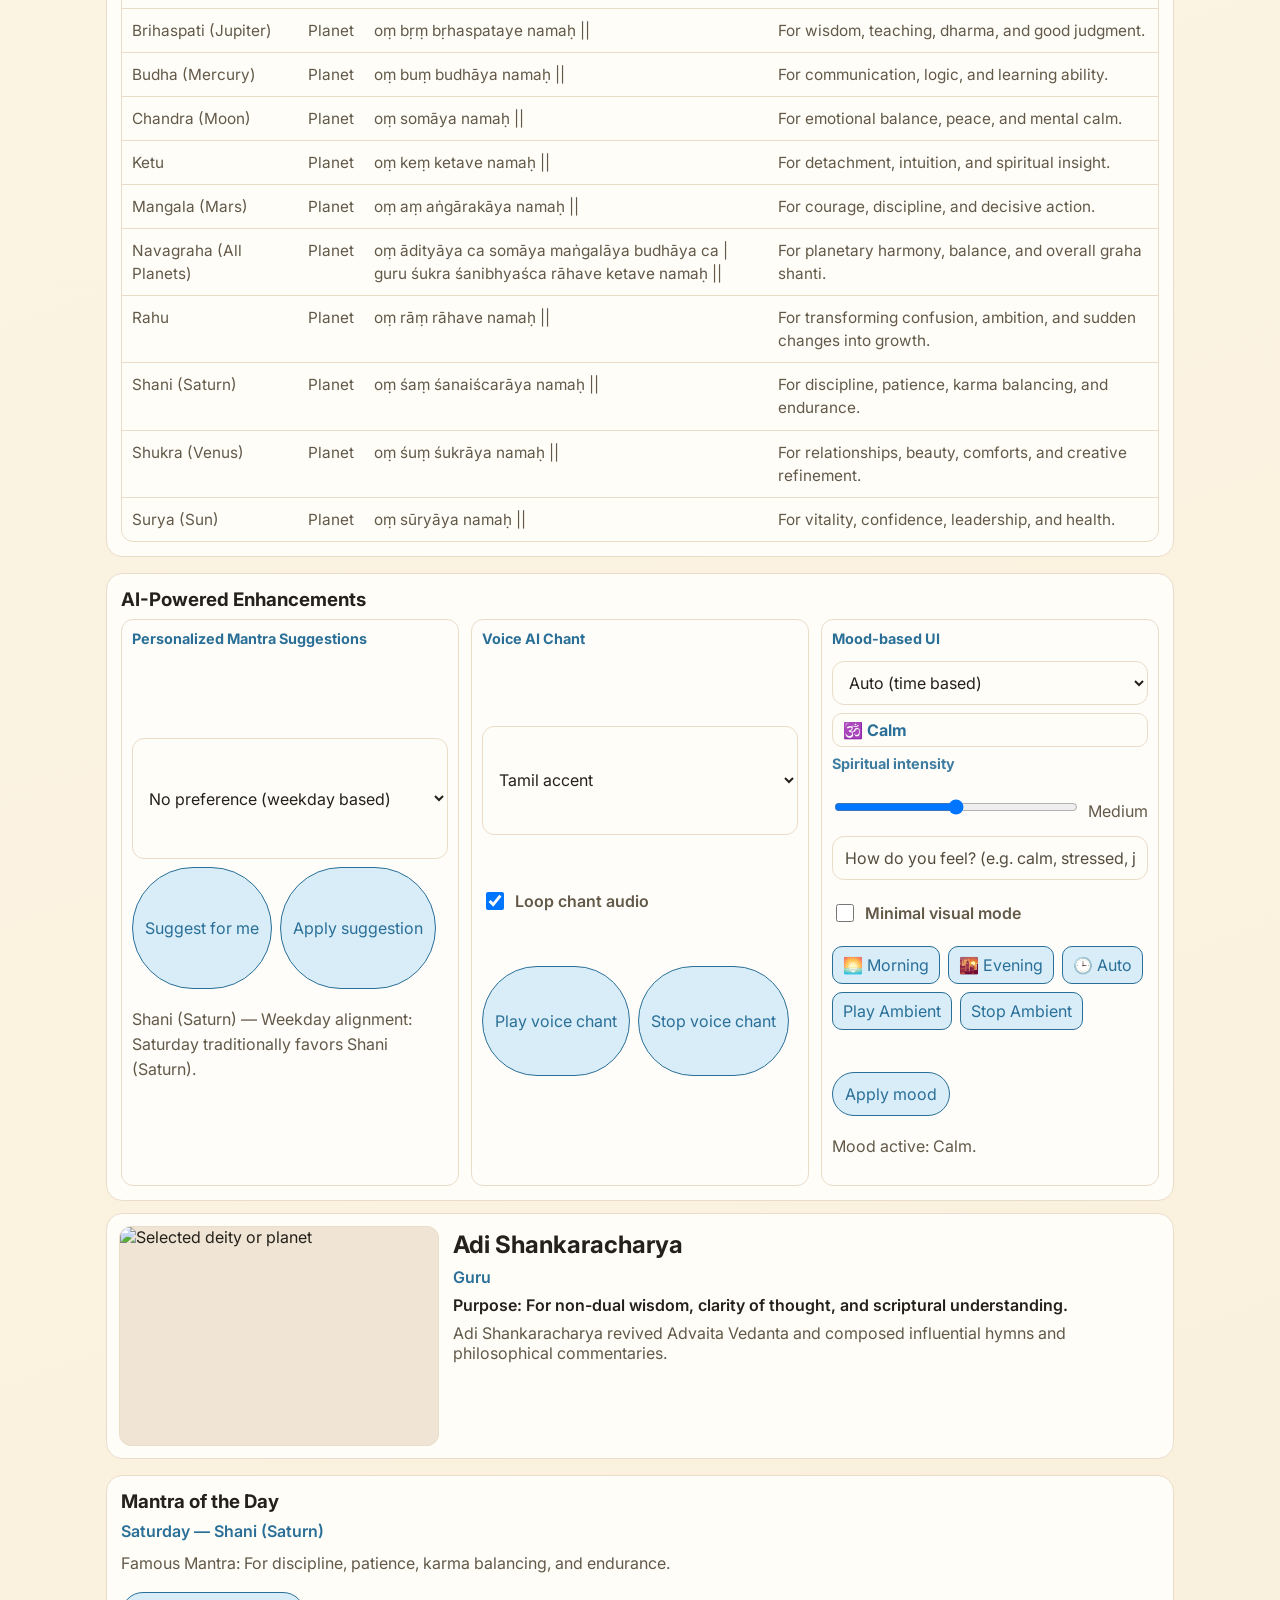
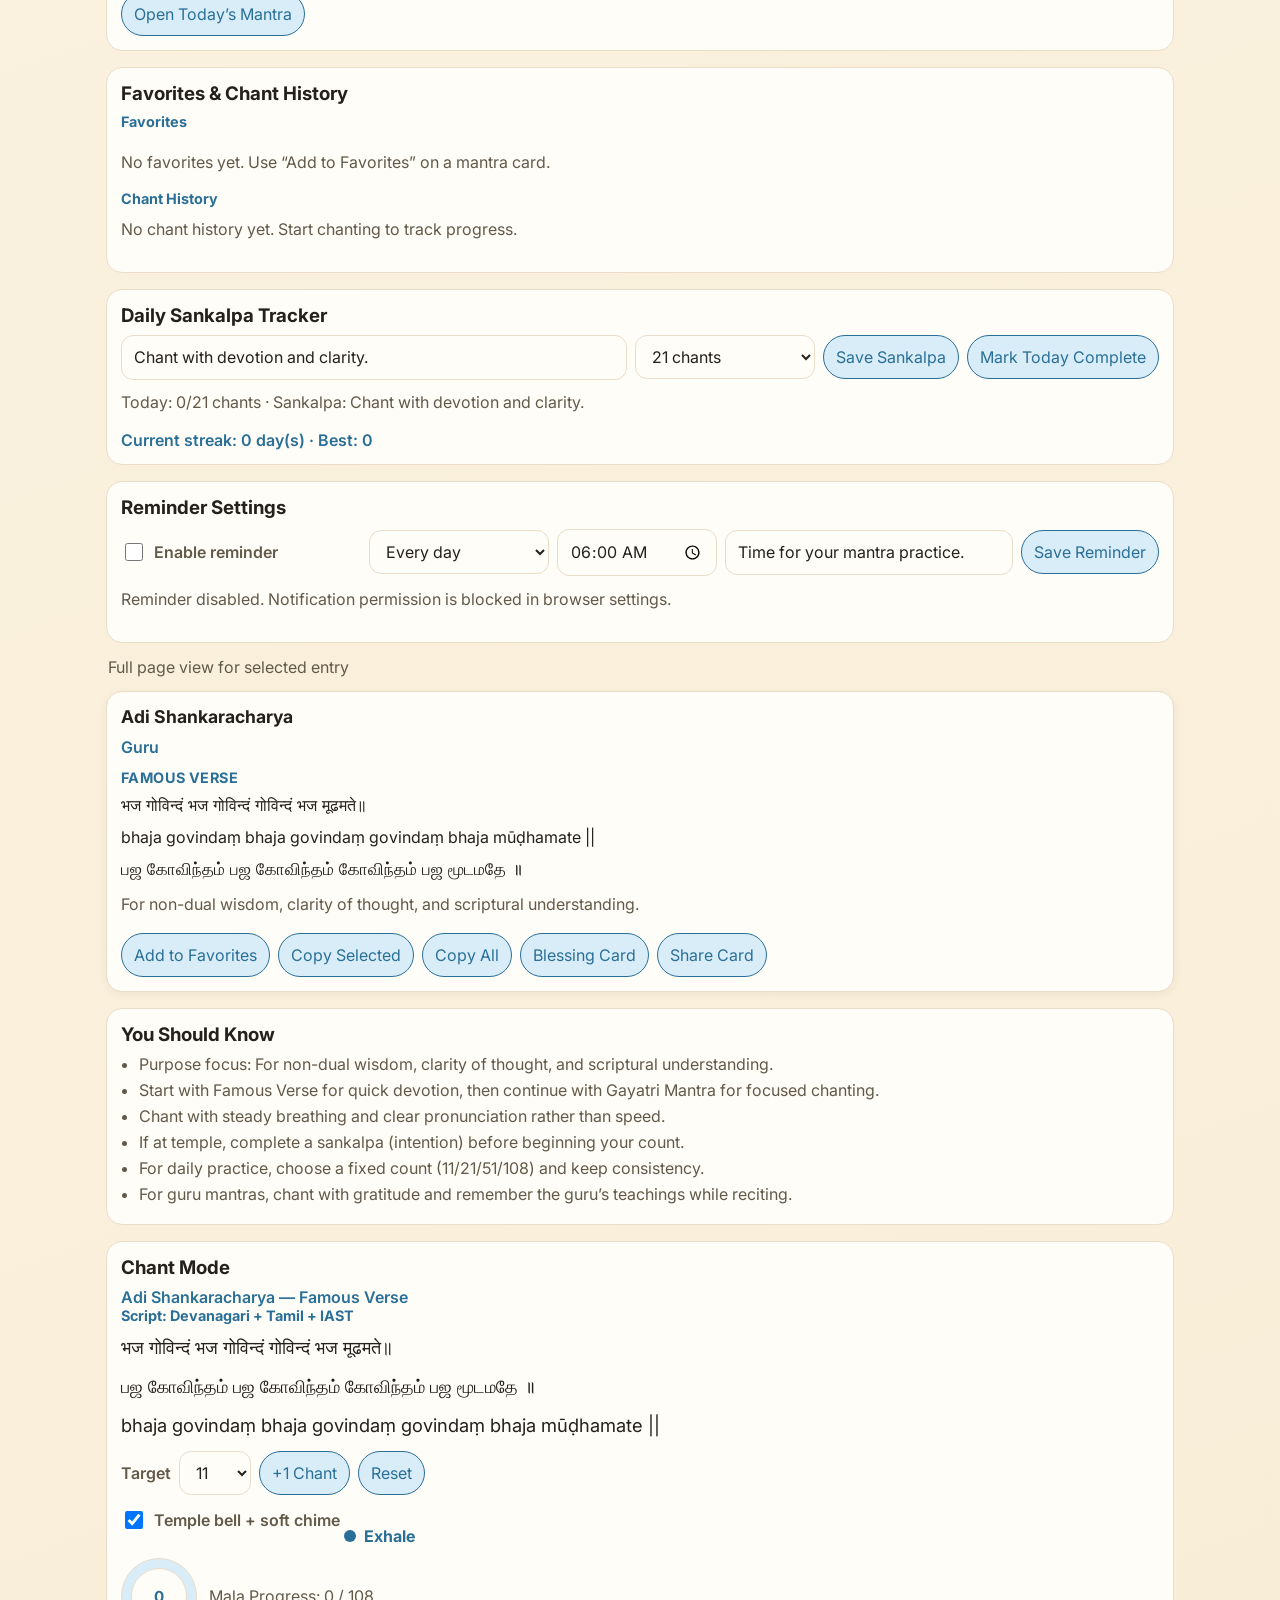
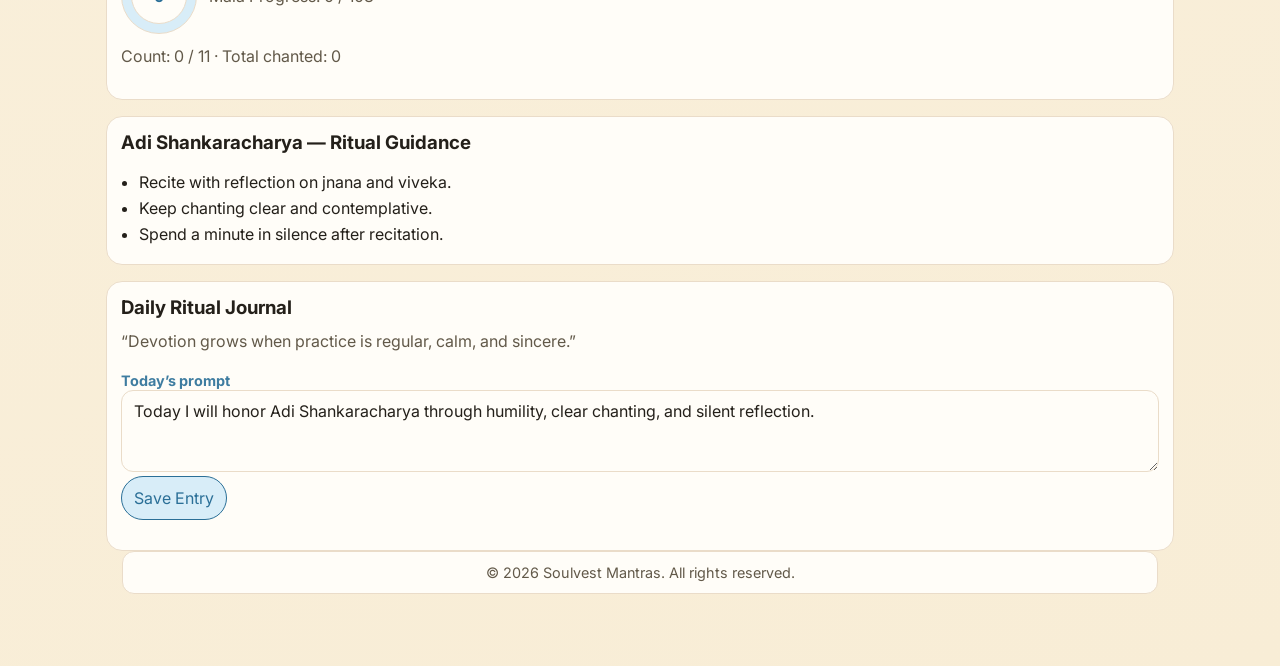
==== commit e90d8d02: "Add Vel Maaral page, dropdown nav, and fix file case issues" ====
--- a/index.html
+++ b/index.html
@@ -20,11 +20,17 @@
   <main class="container">
     <nav class="main-nav" style="margin-bottom: 1.5rem;">
       <ul style="display: flex; gap: 1.5rem; list-style: none; padding: 0; justify-content: center;">
-        <li><a href="index.html">Home</a></li>
-        <li><a href="abhirami.html">Abhirami Andhadhi Slokas</a></li>
-        <li><a href="kolaru.html">Kolaru Padhigam</a></li>
+          <li><a href="index.html">Home</a></li>
+          <li class="sloka-dropdown">
+            <a href="#" onclick="return false;">Slokas ▼</a>
+            <ul class="dropdown-menu">
+              <li><a href="abhirami.html">Abhirami Andhadhi</a></li>
+              <li><a href="kolaru.html">Kolaru Padhigam</a></li>
+              <li><a href="hanuman.html">Hanuman Chalisa</a></li>
+              <li><a href="velmaaral.html">Vel Maaral</a></li>
+            </ul>
+          </li>
           <li><a href="sammohana_krishna.html">Sammohana Krishna Stotram</a></li>
-        <li><a href="hanuman.html">Hanuman Chalisa</a></li>
       </ul>
     </nav>
     <header class="hero">
@@ -57,6 +63,66 @@
         </div>
       </div>
     </header>
+
+    <style>
+      .sloka-dropdown {
+        position: relative;
+      }
+      .sloka-dropdown .dropdown-menu {
+        display: none;
+        position: absolute;
+        left: 0;
+        top: 100%;
+        background: #fffdf8;
+        border: 1px solid #eadcc9;
+        border-radius: 0 0 10px 10px;
+        min-width: 200px;
+        box-shadow: 0 4px 18px rgba(48,40,30,0.10);
+        z-index: 100;
+        padding: 0.5em 0;
+      }
+      .sloka-dropdown:hover .dropdown-menu,
+      .sloka-dropdown:focus-within .dropdown-menu {
+        display: block;
+      }
+      .sloka-dropdown .dropdown-menu li {
+        list-style: none;
+        margin: 0;
+        padding: 0;
+      }
+      .sloka-dropdown .dropdown-menu a {
+        display: block;
+        padding: 0.5em 1.5em;
+        color: #b14d00;
+        text-decoration: none;
+        font-family: var(--font-body);
+        font-size: 1em;
+        border-radius: 0;
+        transition: background 0.2s;
+      }
+      .sloka-dropdown .dropdown-menu a:hover {
+        background: #ffe9d6;
+      }
+      @media (max-width: 760px) {
+        .main-nav ul {
+          flex-wrap: wrap;
+          gap: 0.5rem;
+        }
+        .sloka-dropdown .dropdown-menu {
+          position: static;
+          min-width: unset;
+          box-shadow: none;
+          border-radius: 0 0 10px 10px;
+          border: none;
+          background: none;
+          padding: 0;
+        }
+        .sloka-dropdown .dropdown-menu a {
+          padding: 0.5em 1em;
+          font-size: 1em;
+        }
+      }
+    </style>
 
     <section class="language-bar" aria-label="Language quick switch">
       <p id="languageBarLabel" class="language-bar-label">Choose Language</p>
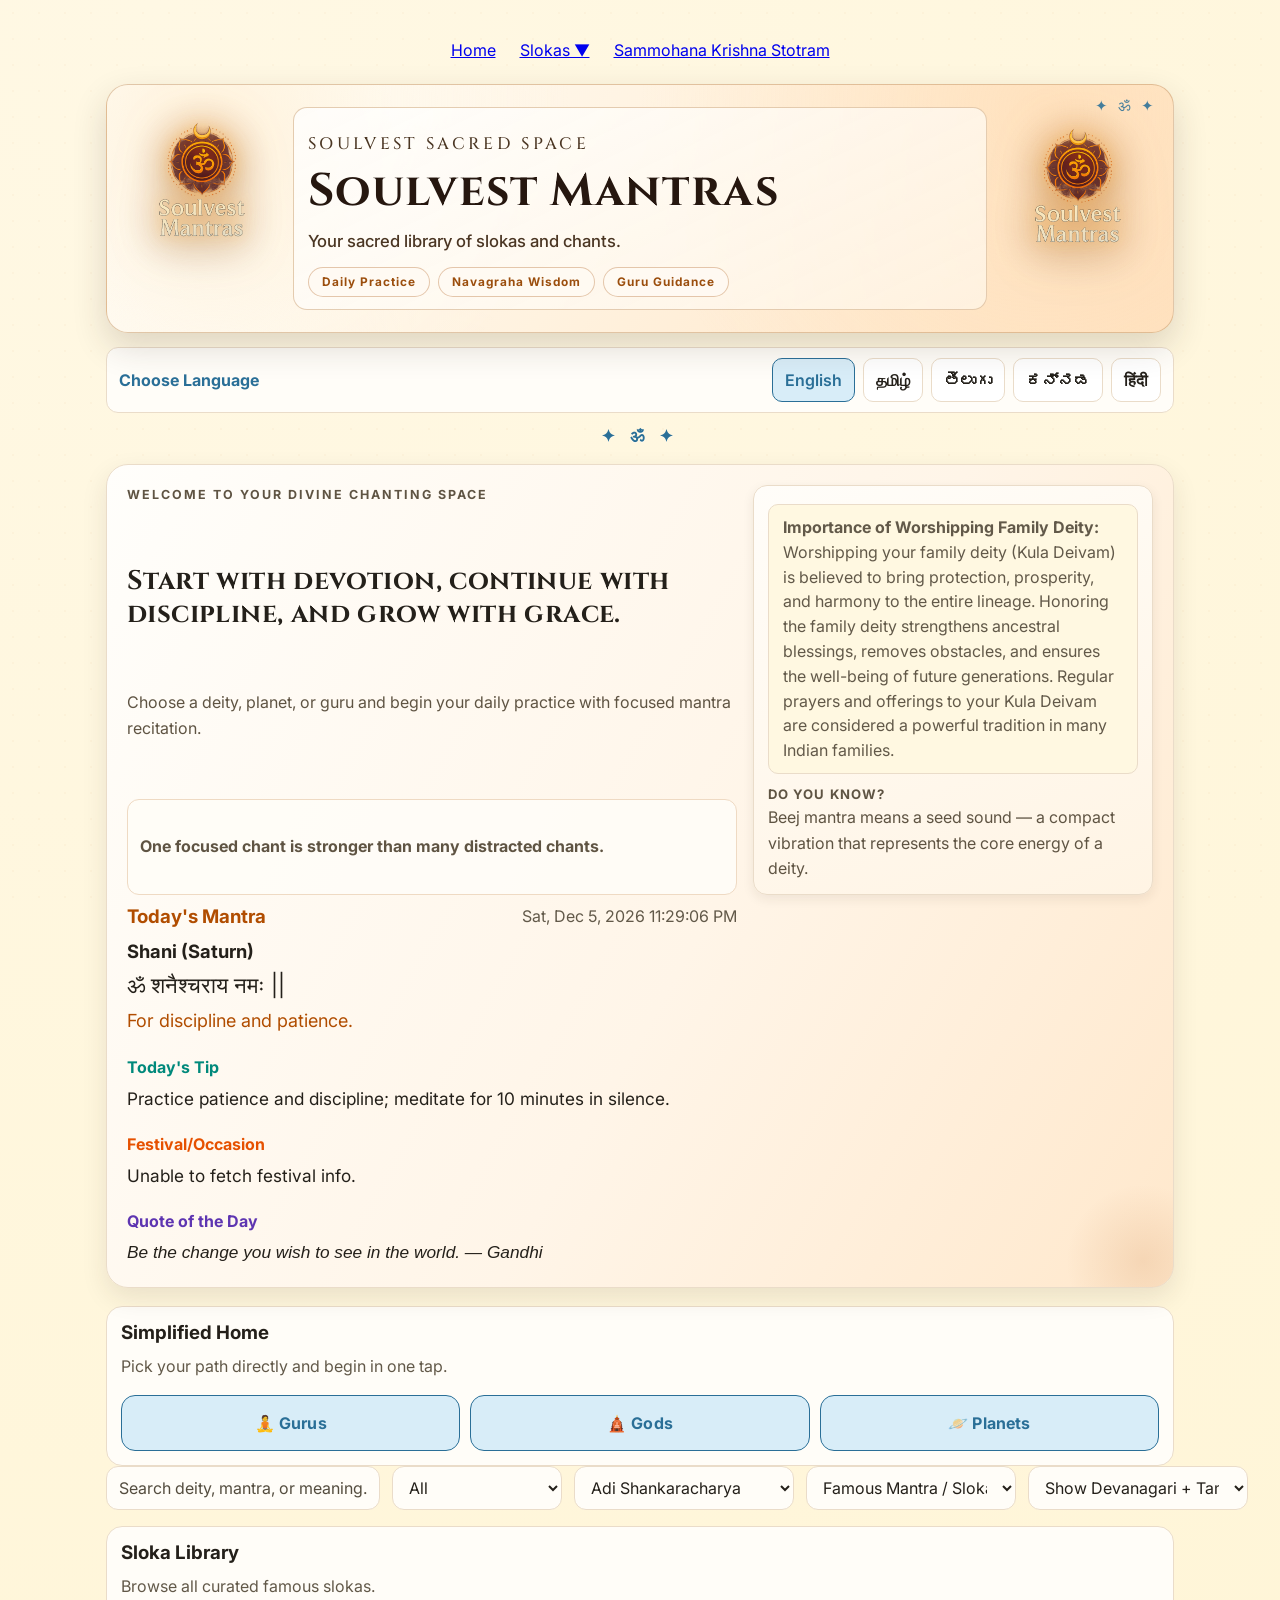
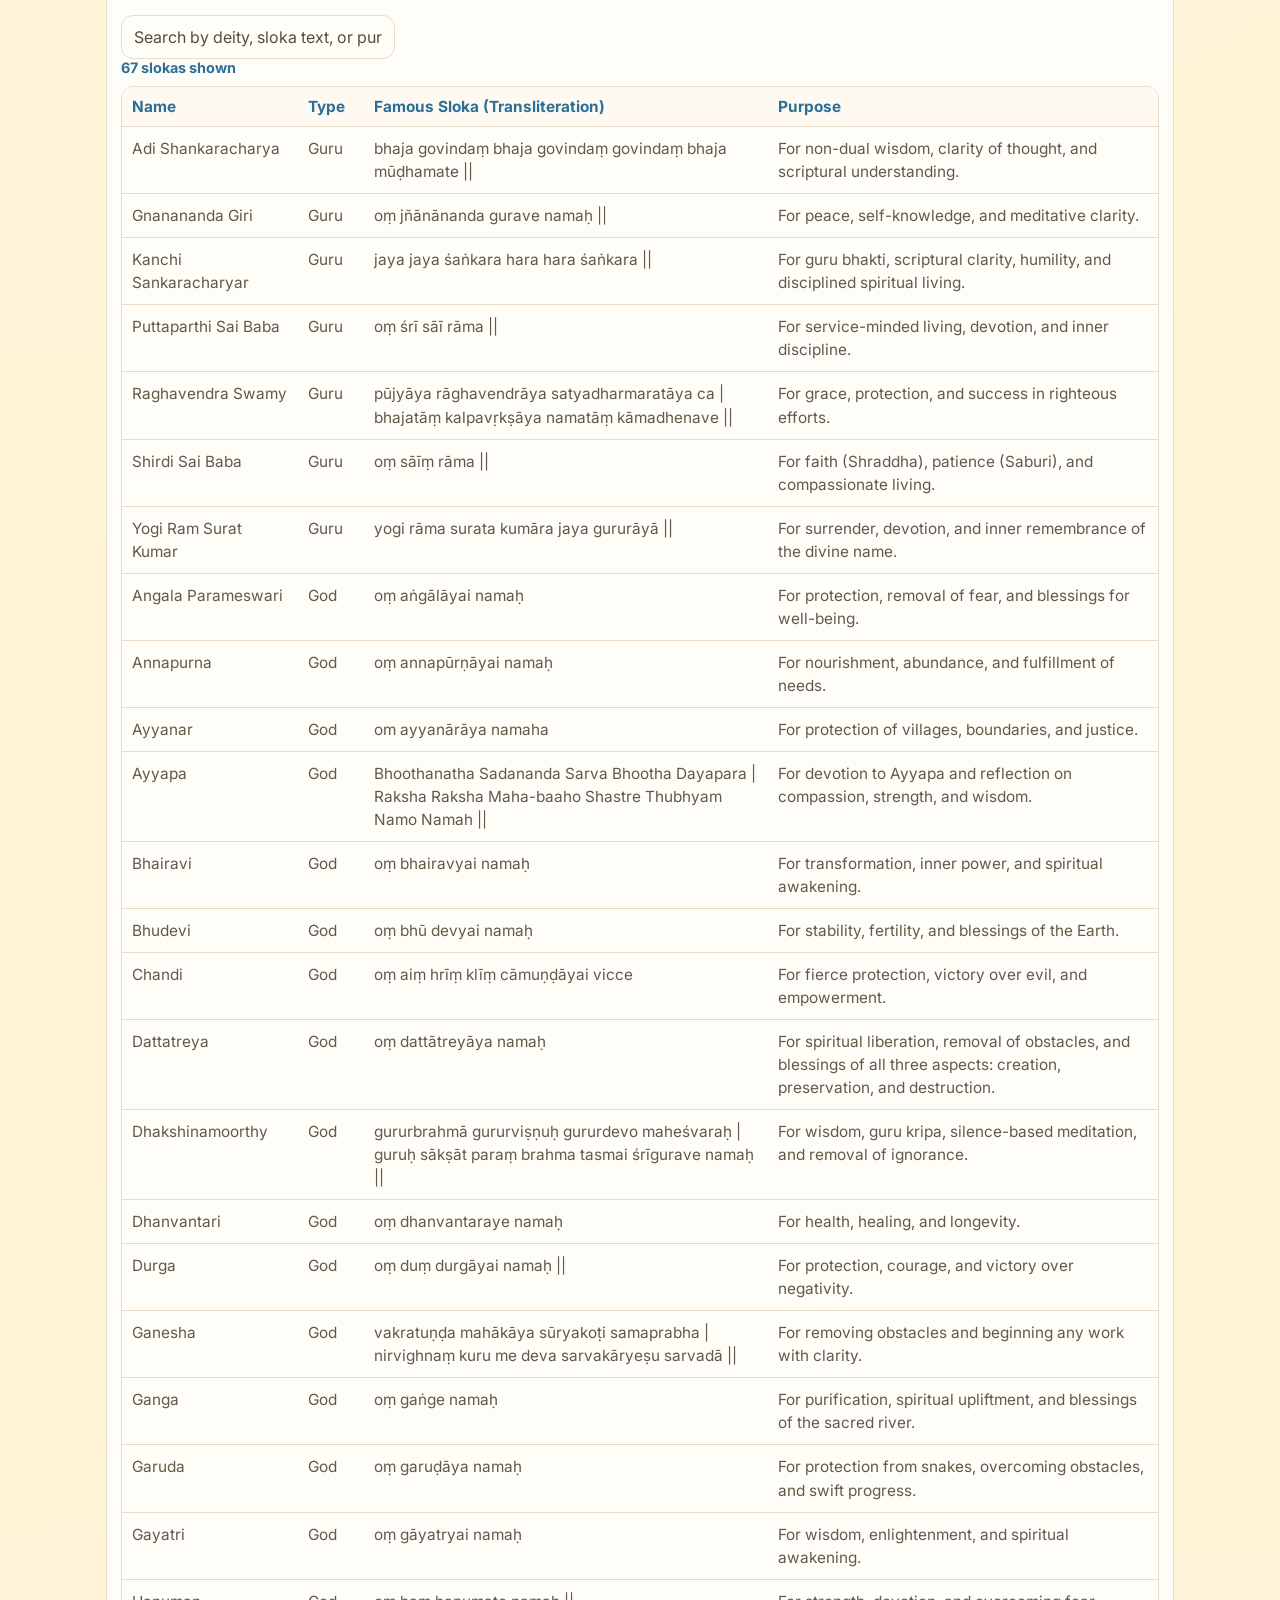
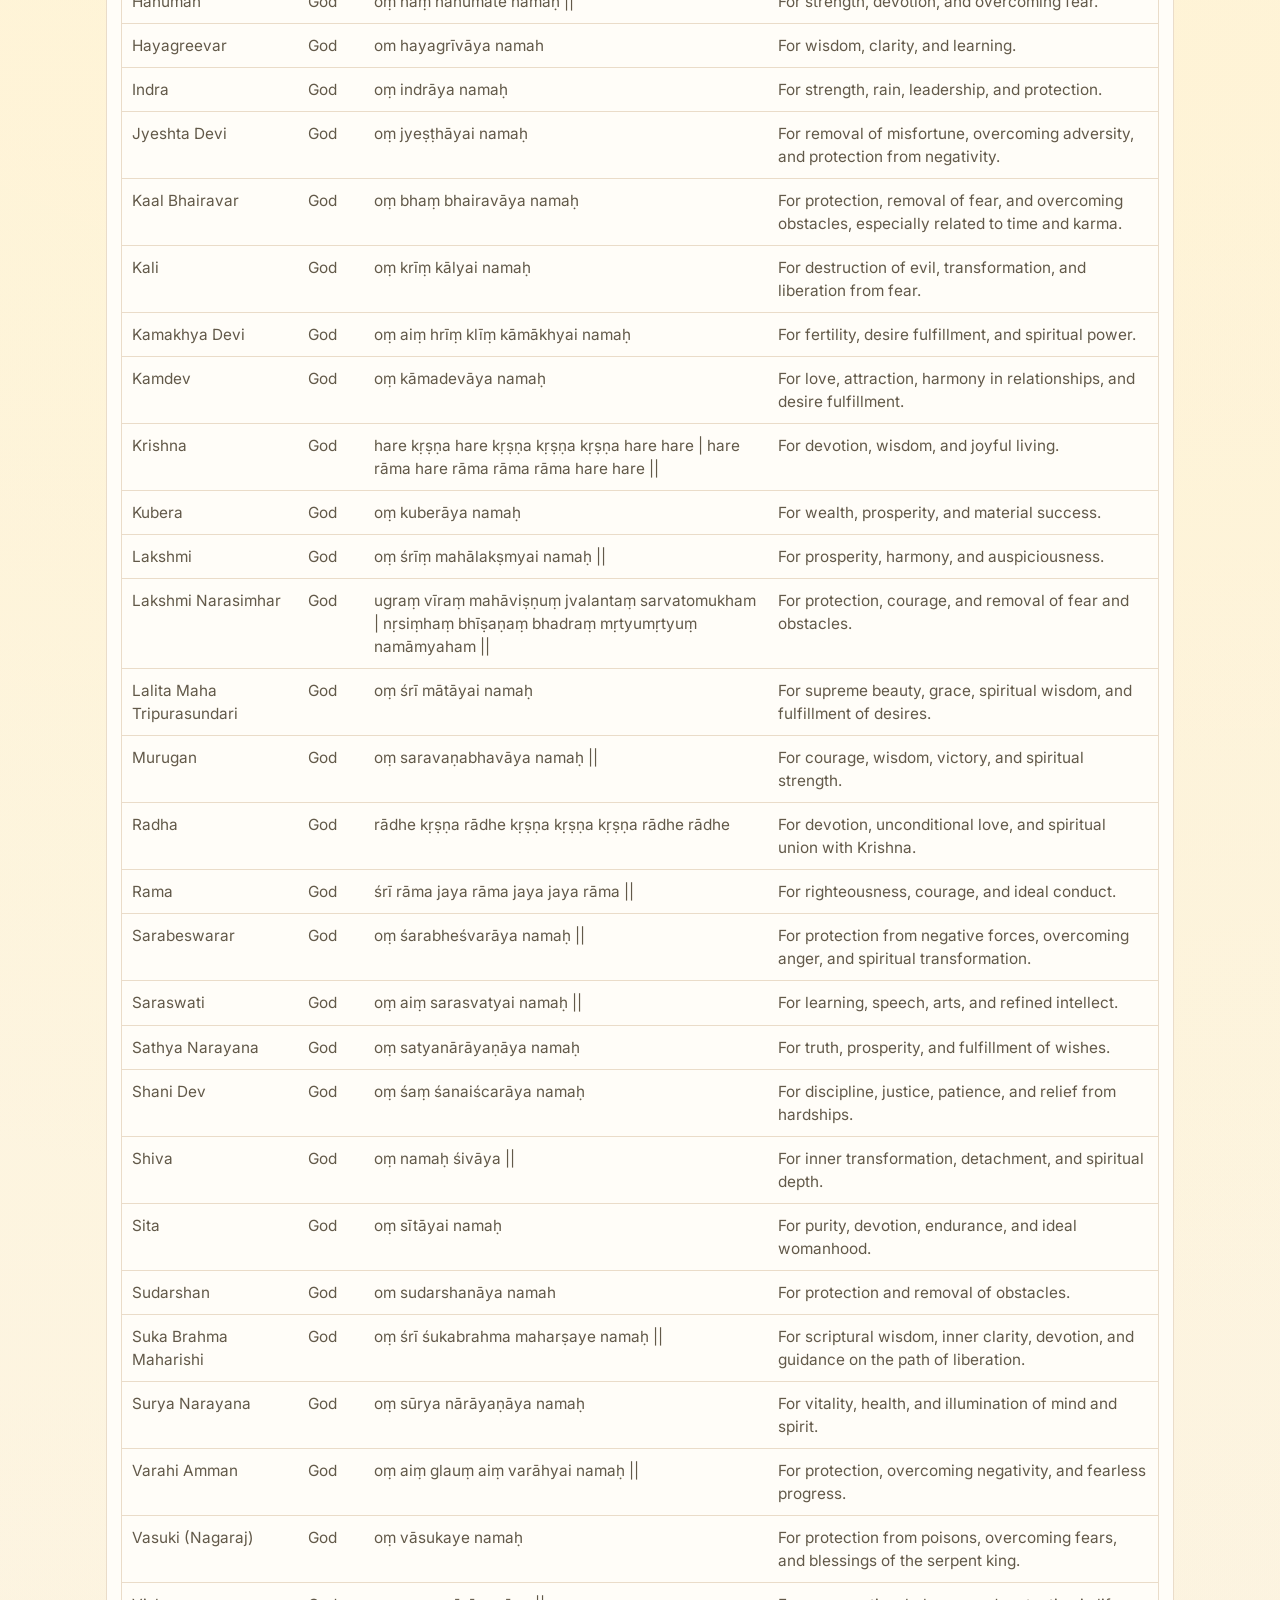
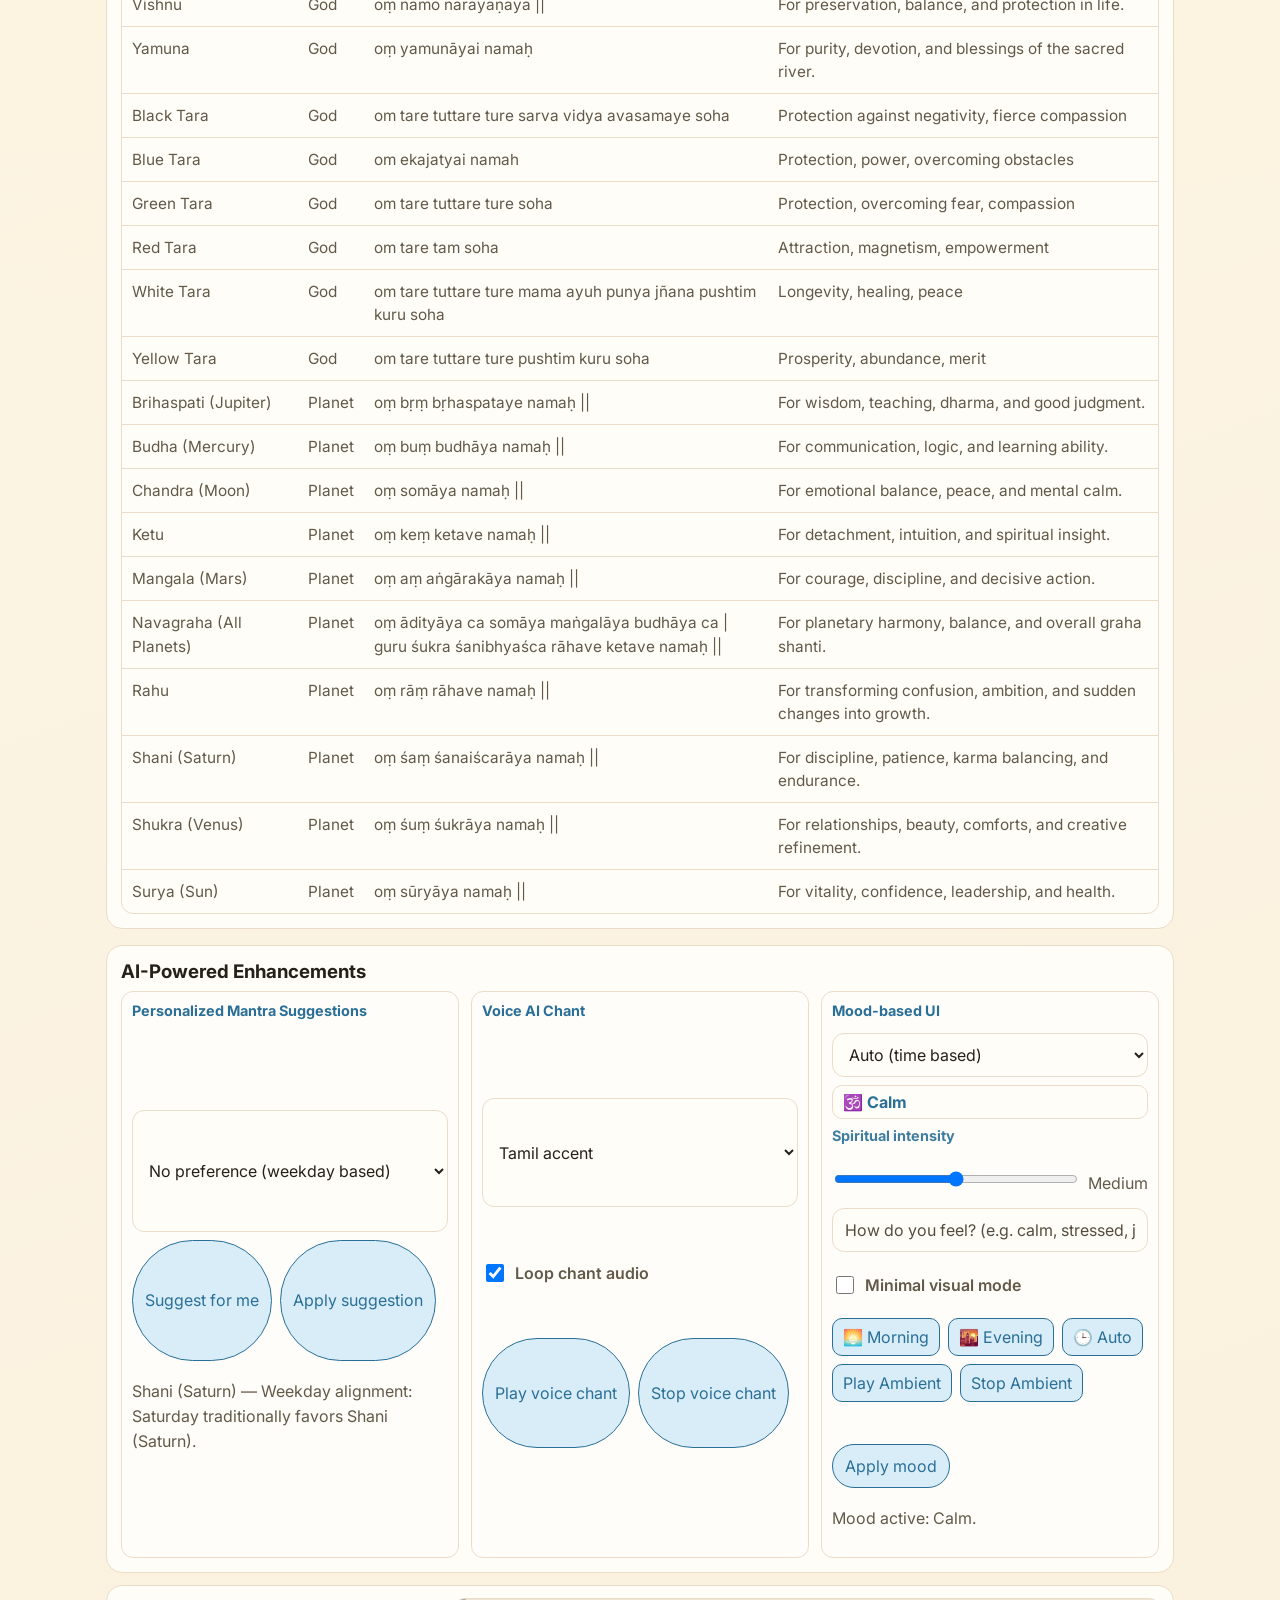
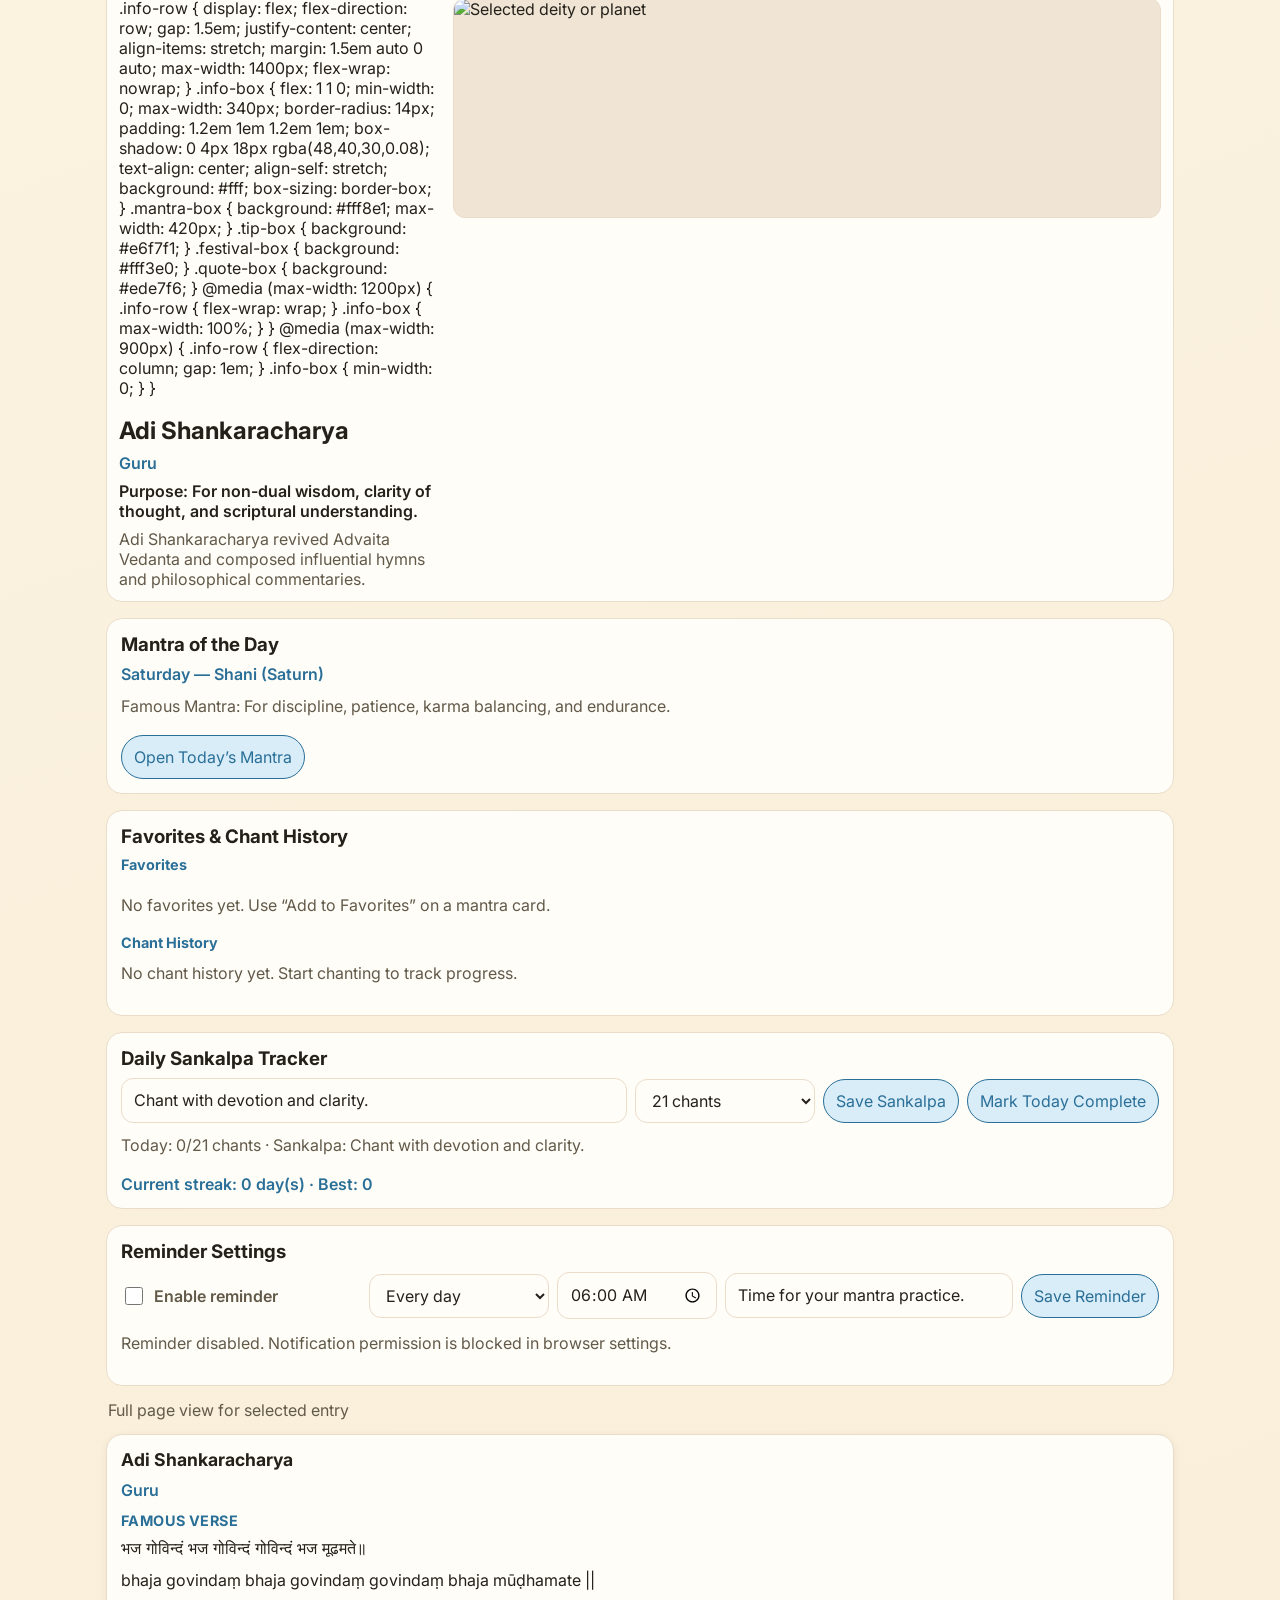
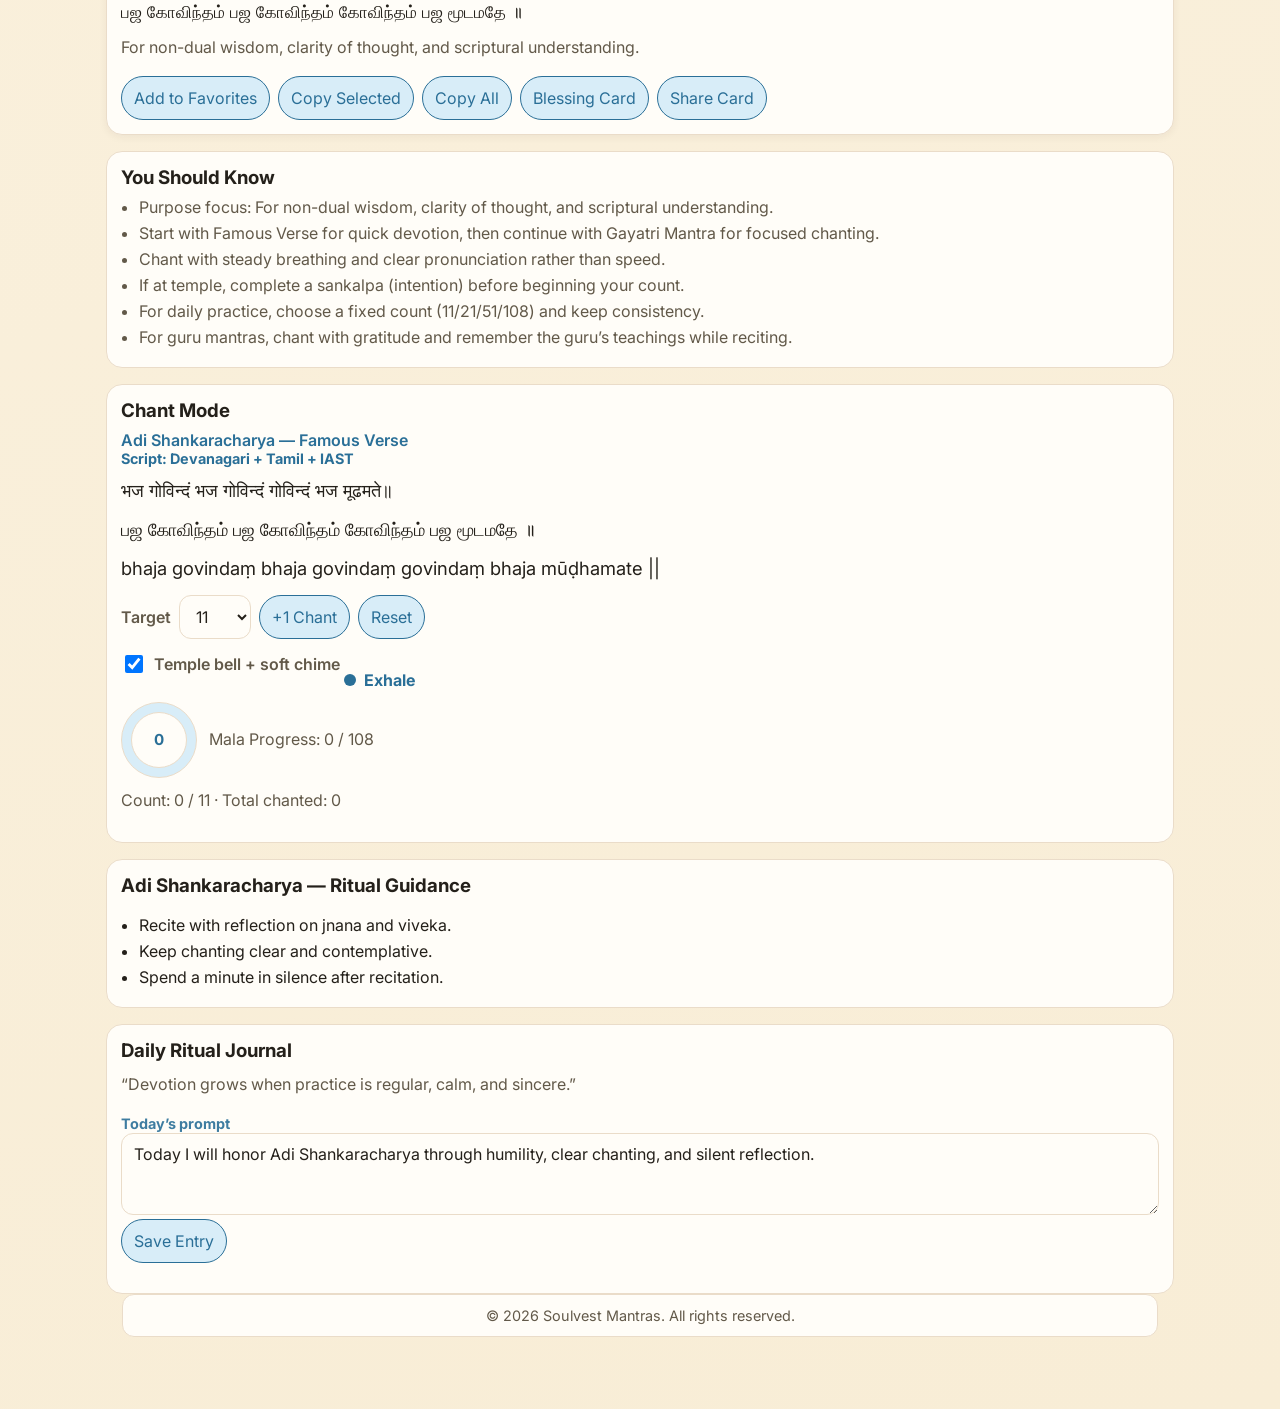
==== commit 110f76c6: "Style/layout: Ensure info boxes always in a single row on desktop" ====
--- a/index.html
+++ b/index.html
@@ -142,6 +142,27 @@
       <h2>Start with devotion, continue with discipline, and grow with grace.</h2>
       <p>Choose a deity, planet, or guru and begin your daily practice with focused mantra recitation.</p>
       <p id="rotatingMessage" class="rotating-message" aria-live="polite"></p>
+      <div class="info-row">
+        <div id="dailyMantraBox" class="info-box mantra-box">
+          <div style="display:flex;align-items:center;justify-content:space-between;margin-bottom:0.5em;gap:1em;">
+            <h3 style="color:#b14d00;margin:0;">Today's Mantra</h3>
+            <span id="dateTimeNow" style="font-size:1em;color:#625949;"></span>
+          </div>
+          <div id="dailyMantraText" style="font-size:1.15em;line-height:1.7;"></div>
+        </div>
+        <div id="todaysTipBox" class="info-box tip-box">
+          <h4 style="color:#00897b;margin-bottom:0.5em;">Today's Tip</h4>
+          <div id="todaysTipText" style="font-size:1.08em;line-height:1.6;"></div>
+        </div>
+        <div id="festivalBox" class="info-box festival-box">
+          <h4 style="color:#e65100;margin-bottom:0.5em;">Festival/Occasion</h4>
+          <div id="festivalText" style="font-size:1.08em;line-height:1.6;"></div>
+        </div>
+        <div id="quoteBox" class="info-box quote-box">
+          <h4 style="color:#5e35b1;margin-bottom:0.5em;">Quote of the Day</h4>
+          <div id="quoteText" style="font-size:1.08em;line-height:1.6;font-style:italic;"></div>
+        </div>
+      </div>
       <div class="did-you-know" aria-live="polite">
         <div class="did-you-know-text" style="background:#fff8e1; border:1px solid #eadcc9; border-radius:10px; padding:10px 14px; margin-bottom:10px;">
           <strong>Importance of Worshipping Family Deity:</strong><br>
@@ -266,6 +287,40 @@
     </section>
 
     <section id="featured" class="featured hidden" aria-live="polite">
+            .info-row {
+              display: flex;
+              flex-direction: row;
+              gap: 1.5em;
+              justify-content: center;
+              align-items: stretch;
+              margin: 1.5em auto 0 auto;
+              max-width: 1400px;
+              flex-wrap: nowrap;
+            }
+            .info-box {
+              flex: 1 1 0;
+              min-width: 0;
+              max-width: 340px;
+              border-radius: 14px;
+              padding: 1.2em 1em 1.2em 1em;
+              box-shadow: 0 4px 18px rgba(48,40,30,0.08);
+              text-align: center;
+              align-self: stretch;
+              background: #fff;
+              box-sizing: border-box;
+            }
+            .mantra-box { background: #fff8e1; max-width: 420px; }
+            .tip-box { background: #e6f7f1; }
+            .festival-box { background: #fff3e0; }
+            .quote-box { background: #ede7f6; }
+            @media (max-width: 1200px) {
+              .info-row { flex-wrap: wrap; }
+              .info-box { max-width: 100%; }
+            }
+            @media (max-width: 900px) {
+              .info-row { flex-direction: column; gap: 1em; }
+              .info-box { min-width: 0; }
+            }
       <img id="featuredImage" alt="Selected deity or planet" loading="lazy" />
       <div class="featured-content">
         <h2 id="featuredTitle"></h2>
@@ -432,5 +487,71 @@
     <div id="toast" class="toast" role="status" aria-live="polite"></div>
 
     <script src="app.js?v=20260305-1"></script>
+    <script>
+      // Rotating mantra for each day (Sun-Sat)
+      const dailyMantras = [
+        { name: "Surya (Sun)", mantra: "ॐ सूर्याय नमः ||", meaning: "For vitality and clarity." },
+        { name: "Chandra (Moon)", mantra: "ॐ चन्द्राय नमः ||", meaning: "For peace and emotional balance." },
+        { name: "Mangala (Mars)", mantra: "ॐ अंगारकाय नमः ||", meaning: "For courage and energy." },
+        { name: "Budha (Mercury)", mantra: "ॐ बुधाय नमः ||", meaning: "For intellect and communication." },
+        { name: "Guru (Jupiter)", mantra: "ॐ गुरवे नमः ||", meaning: "For wisdom and growth." },
+        { name: "Shukra (Venus)", mantra: "ॐ शुक्राय नमः ||", meaning: "For love and harmony." },
+        { name: "Shani (Saturn)", mantra: "ॐ शनैश्चराय नमः ||", meaning: "For discipline and patience." }
+      ];
+      const today = new Date().getDay(); // 0=Sun, 1=Mon, ...
+      const m = dailyMantras[today];
+      document.getElementById('dailyMantraText').innerHTML = `<b>${m.name}</b><br><span style="font-size:1.2em;">${m.mantra}</span><br><span style=\"font-size:0.98em;color:#b14d00;\">${m.meaning}</span>`;
+
+      // Tips for each day
+      const dailyTips = [
+        "Light a lamp facing east and recite the Surya mantra for energy.",
+        "Wear white or light blue and practice calmness; honor your ancestors.",
+        "Offer red flowers to Hanuman or Kartikeya for courage and strength.",
+        "Read or listen to spiritual wisdom; green is auspicious today.",
+        "Donate yellow food (like bananas or dal) for Guru's blessings.",
+        "Chant for harmony in relationships; offer white flowers to Lakshmi.",
+        "Practice patience and discipline; meditate for 10 minutes in silence."
+      ];
+      document.getElementById('todaysTipText').textContent = dailyTips[today];
+
+      // Simple festival/occasion reminder (demo, not a real panchangam)
+      const festivalDays = [
+        { name: "Ekadashi", days: [2, 16, 30] }, // Example: 2nd, 16th, 30th
+        { name: "Pradosham", days: [5, 20] },
+        { name: "Amavasya", days: [8] },
+        { name: "Pournami", days: [22] }
+      ];
+      const todayDate = new Date().getDate();
+      let festMsg = "No major festival today.";
+      for (const fest of festivalDays) {
+        if (fest.days.includes(todayDate)) {
+          festMsg = `Today is <b>${fest.name}</b>! Special prayers are recommended.`;
+          break;
+        }
+      }
+      document.getElementById('festivalText').innerHTML = festMsg;
+
+      // Quote of the Day (rotates by weekday)
+      const quotes = [
+        "Let noble thoughts come to us from every side. — Rig Veda",
+        "The mind is everything. What you think, you become. — Buddha",
+        "Where there is faith, there is love. Where there is love, there is peace. — St. Francis of Assisi",
+        "You are what your deep, driving desire is. — Chandogya Upanishad",
+        "Peace begins with a smile. — Mother Teresa",
+        "The best way to find yourself is to lose yourself in the service of others. — Gandhi",
+        "Be the change you wish to see in the world. — Gandhi"
+      ];
+      document.getElementById('quoteText').textContent = quotes[today];
+      // Real-time date and time
+      function updateDateTimeNow() {
+        const now = new Date();
+        const opts = { weekday: 'short', year: 'numeric', month: 'short', day: 'numeric' };
+        const dateStr = now.toLocaleDateString(undefined, opts);
+        const timeStr = now.toLocaleTimeString(undefined, { hour: '2-digit', minute: '2-digit', second: '2-digit' });
+        document.getElementById('dateTimeNow').textContent = dateStr + ' ' + timeStr;
+      }
+      updateDateTimeNow();
+      setInterval(updateDateTimeNow, 1000);
+    </script>
 </body>
 </html>
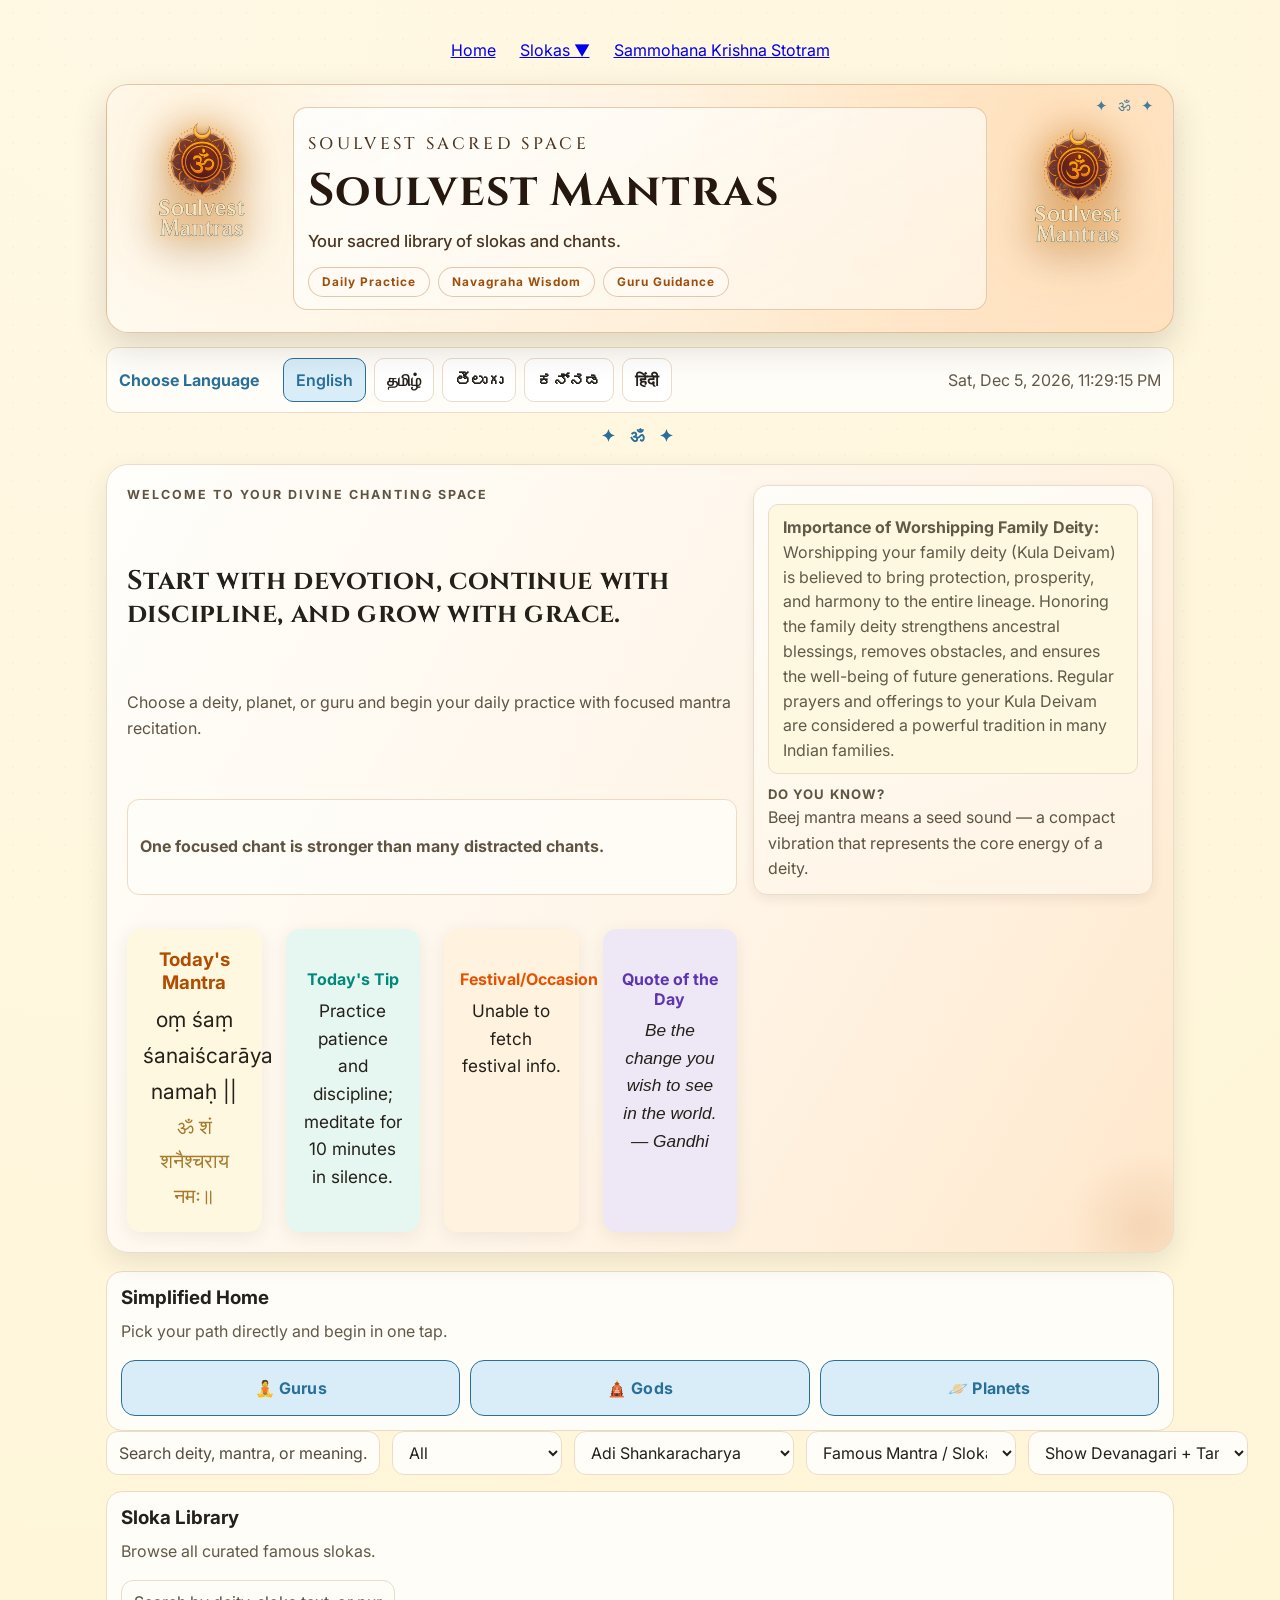
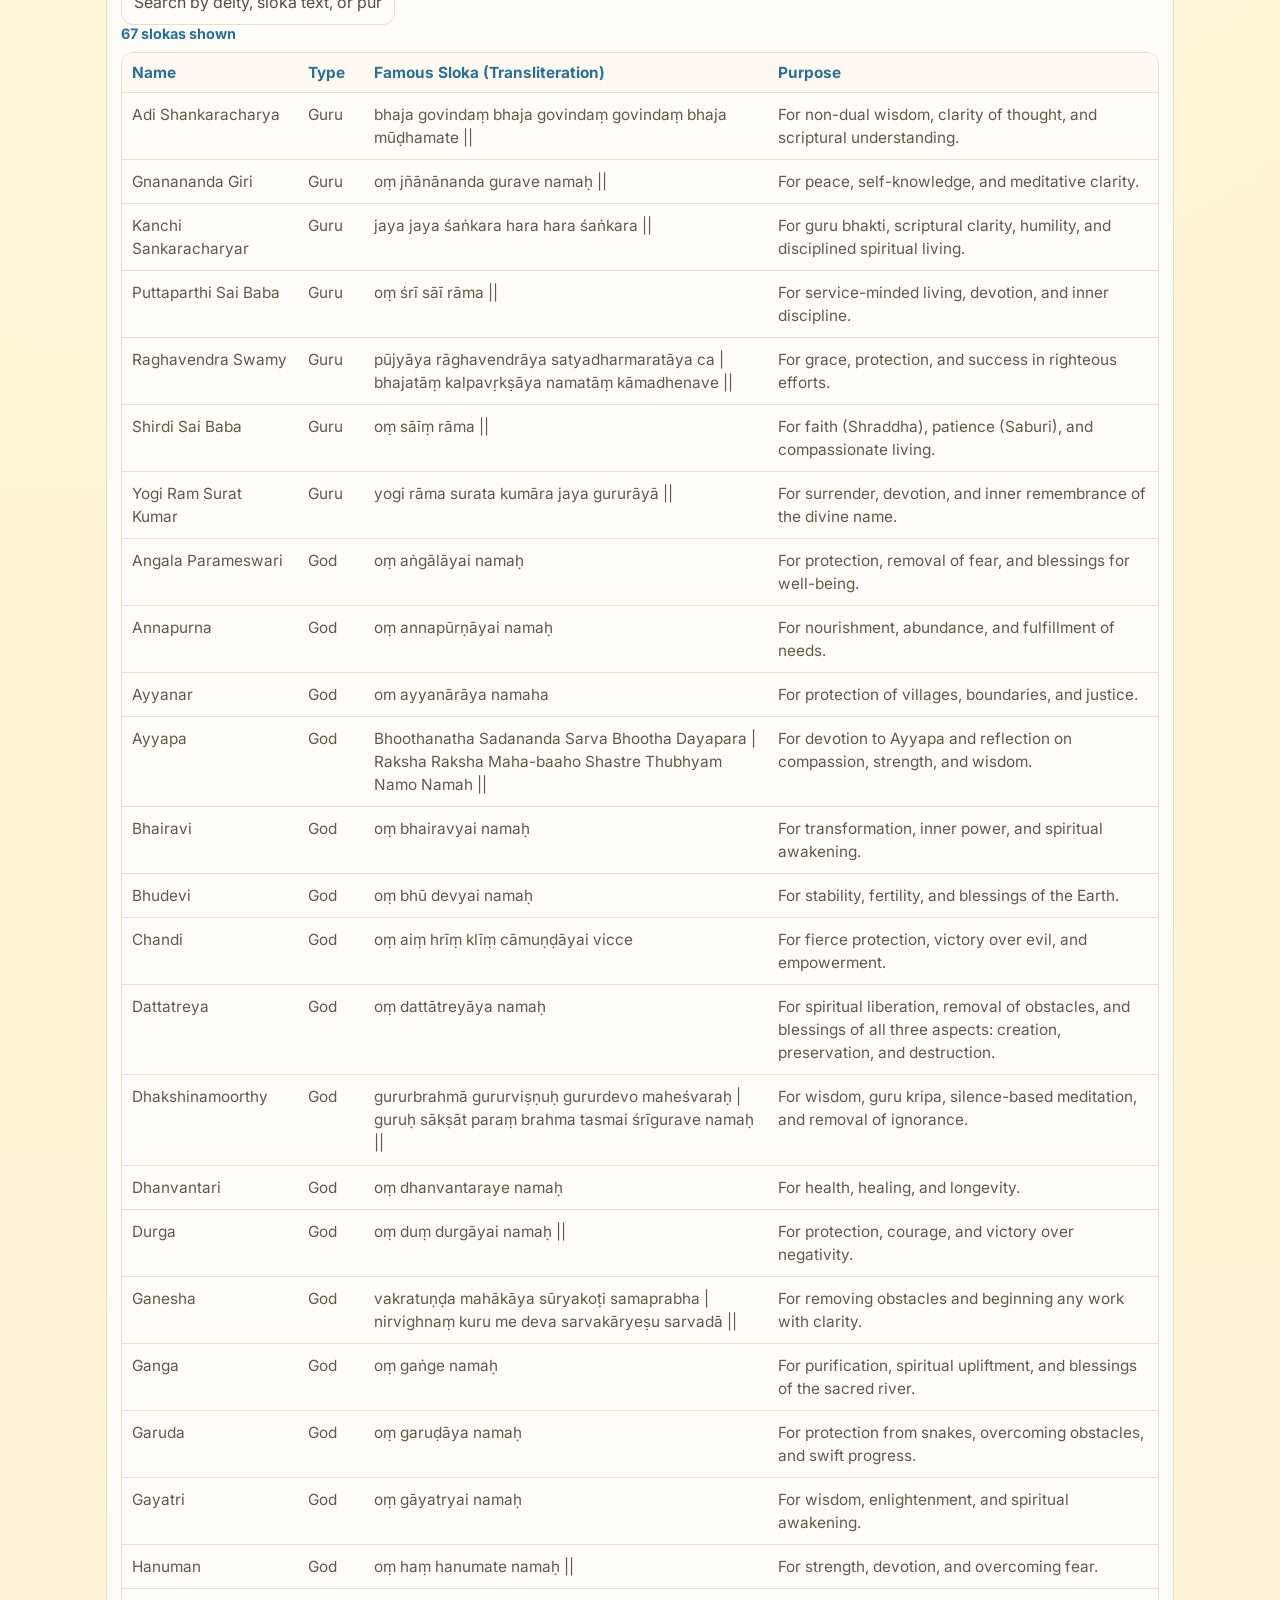
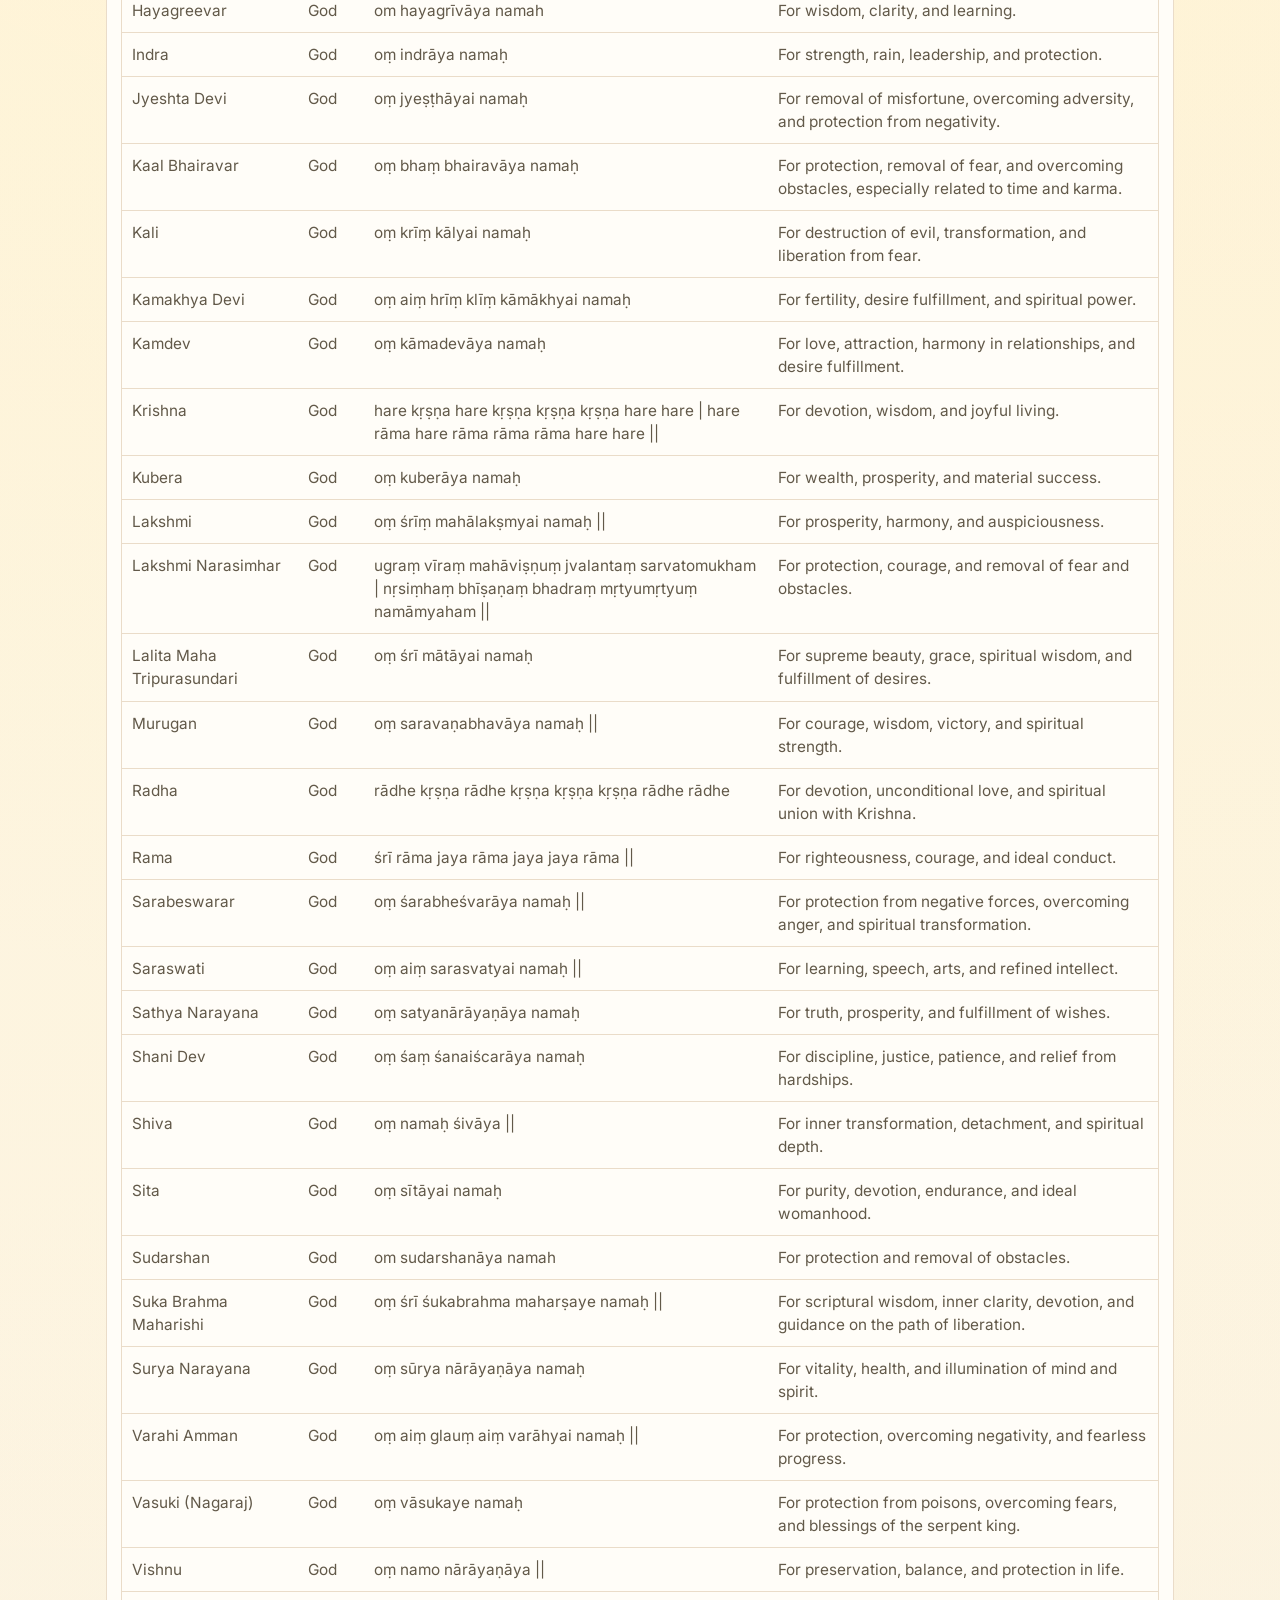
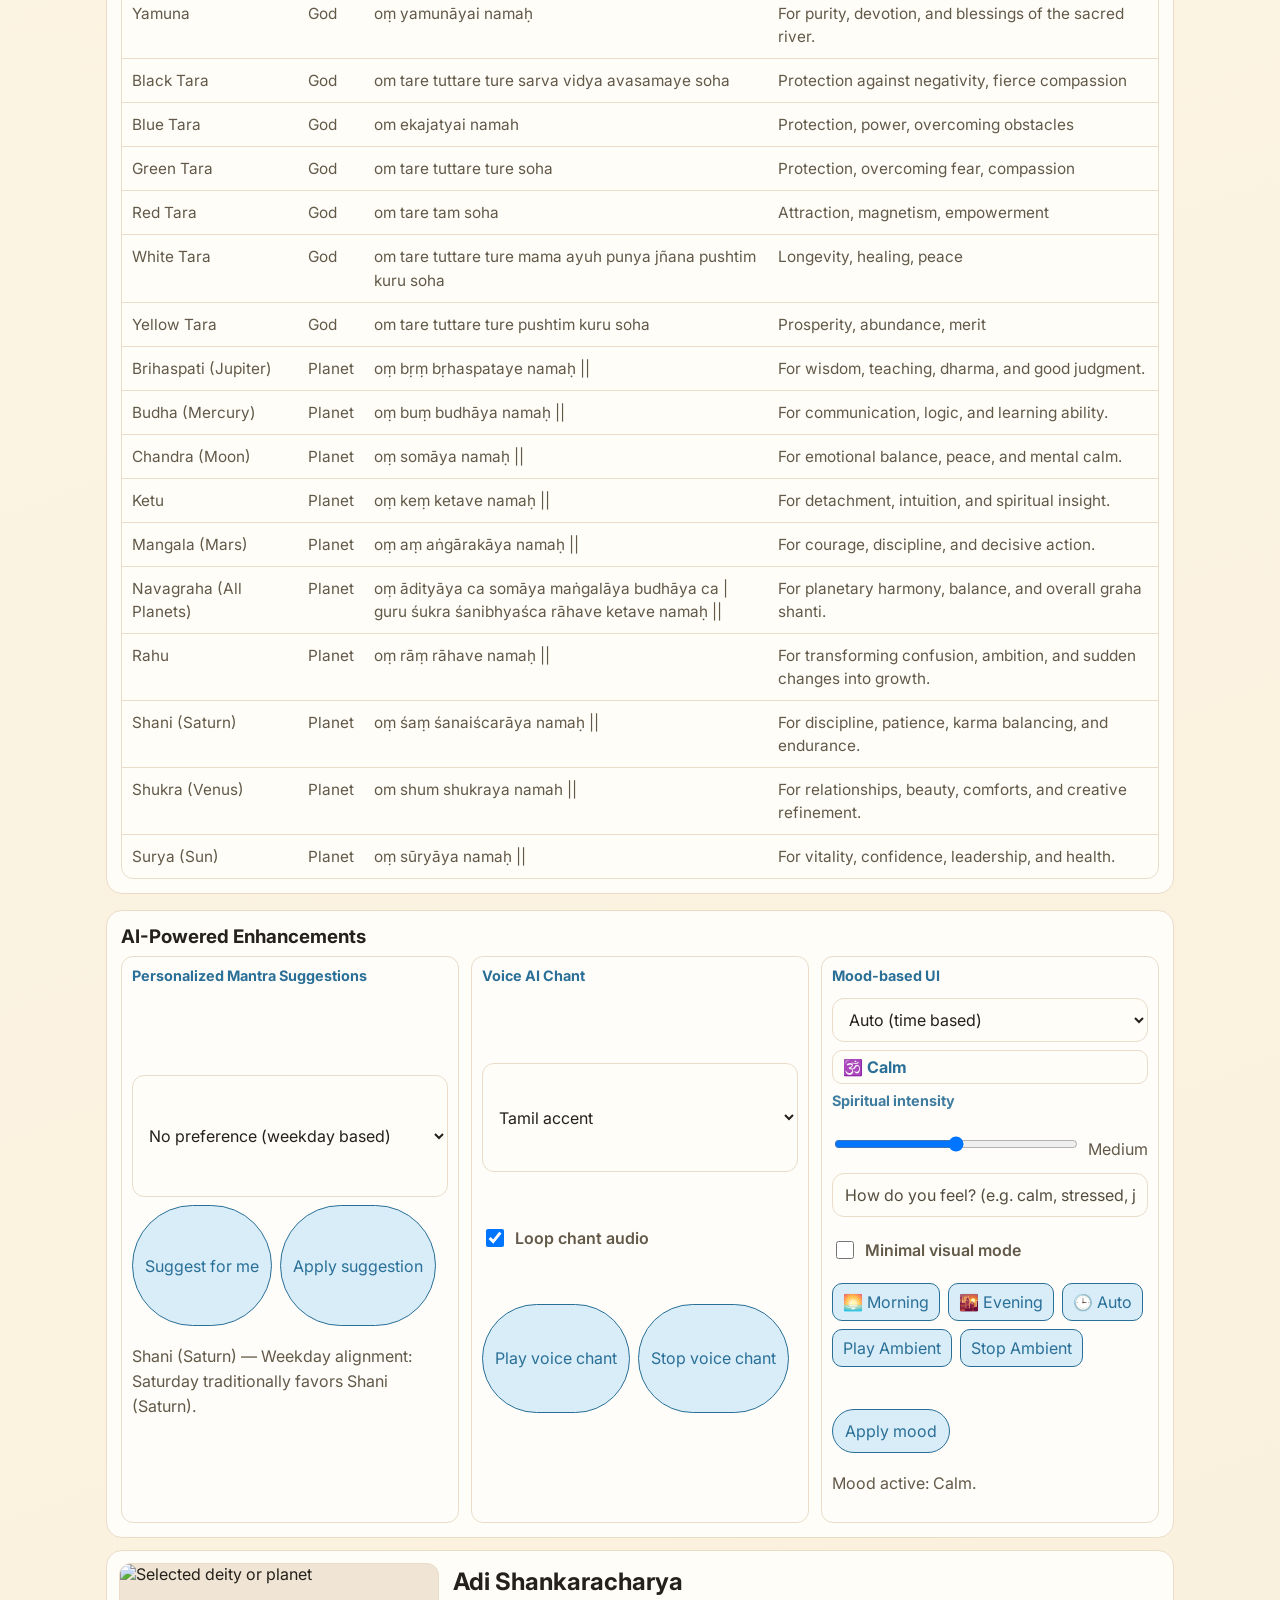
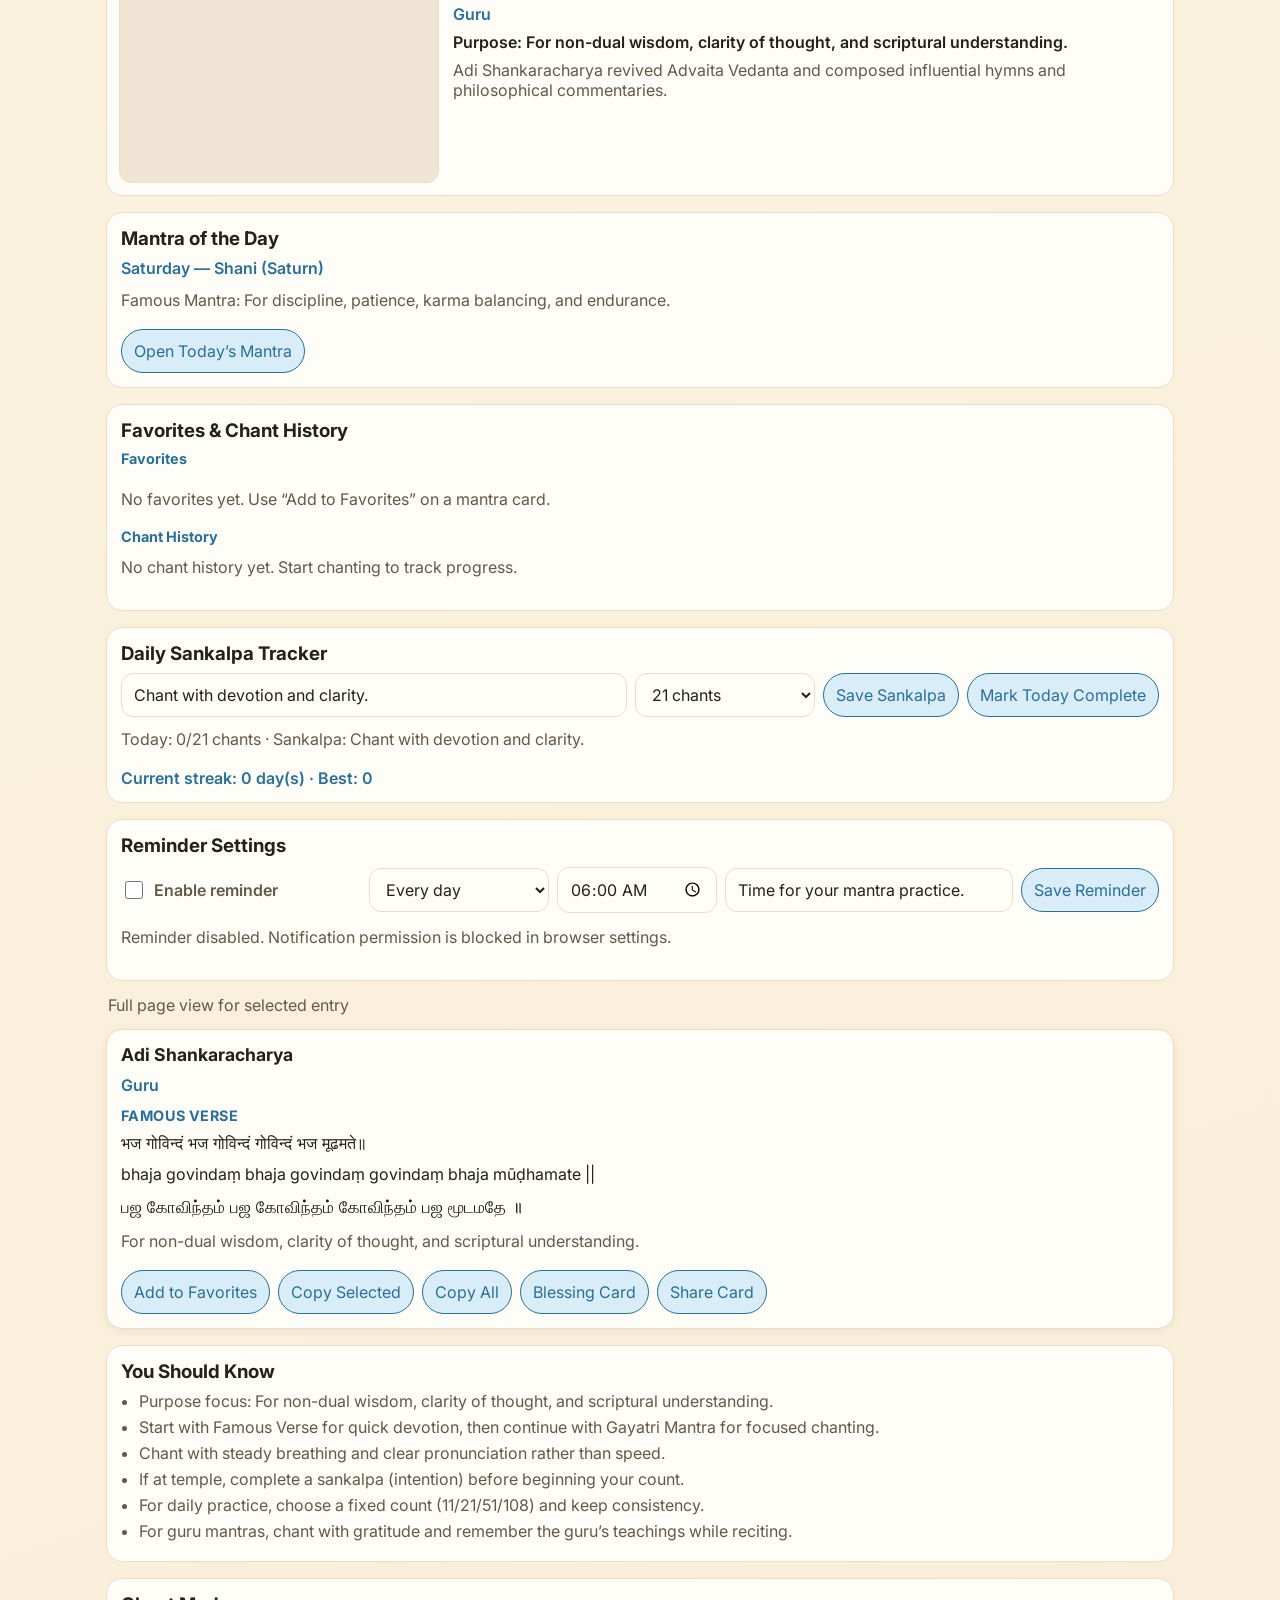
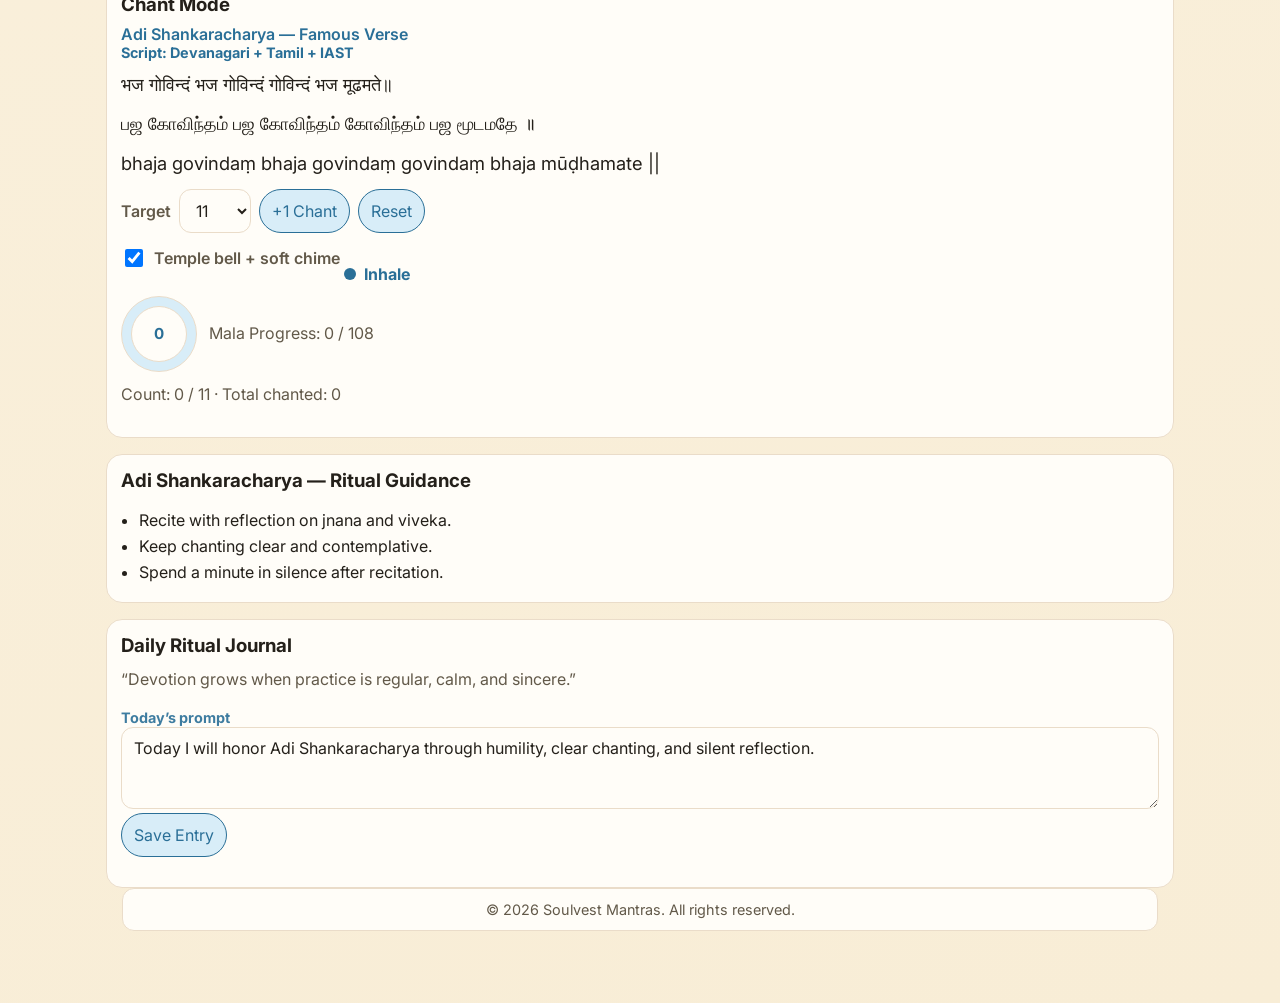
==== commit 076cc7a1: "Added logic for date and time" ====
--- a/index.html
+++ b/index.html
@@ -5,6 +5,7 @@
   <meta name="viewport" content="width=device-width, initial-scale=1.0" />
   <meta name="theme-color" content="#b14d00" />
   <meta name="apple-mobile-web-app-capable" content="yes" />
+  <meta name="mobile-web-app-capable" content="yes" />
   <meta name="apple-mobile-web-app-status-bar-style" content="default" />
   <meta name="apple-mobile-web-app-title" content="Soulvest Mantras" />
   <title>Soulvest Mantras</title>
@@ -15,6 +16,43 @@
   <link rel="preconnect" href="https://fonts.gstatic.com" crossorigin />
   <link href="https://fonts.googleapis.com/css2?family=Cinzel:wght@500;700&family=Inter:wght@400;500;600;700&display=swap" rel="stylesheet" />
   <link rel="stylesheet" href="styles.css" />
+  </head>
+  <style>
+    .info-row {
+      display: flex;
+      flex-direction: row;
+      gap: 1.5em;
+      justify-content: center;
+      align-items: stretch;
+      margin: 1.5em auto 0 auto;
+      max-width: 1400px;
+      flex-wrap: nowrap;
+    }
+    .info-box {
+      flex: 1 1 0;
+      min-width: 0;
+      max-width: 340px;
+      border-radius: 14px;
+      padding: 1.2em 1em 1.2em 1em;
+      box-shadow: 0 4px 18px rgba(48,40,30,0.08);
+      text-align: center;
+      align-self: stretch;
+      background: #fff;
+      box-sizing: border-box;
+    }
+    .mantra-box { background: #fff8e1; max-width: 420px; }
+    .tip-box { background: #e6f7f1; }
+    .festival-box { background: #fff3e0; }
+    .quote-box { background: #ede7f6; }
+    @media (max-width: 1200px) {
+      .info-row { flex-wrap: wrap; }
+      .info-box { max-width: 100%; }
+    }
+    @media (max-width: 900px) {
+      .info-row { flex-direction: column; gap: 1em; }
+      .info-box { min-width: 0; }
+    }
+  </style>
 </head>
 <body>
   <main class="container">
@@ -124,15 +162,19 @@
       }
     </style>
 
-    <section class="language-bar" aria-label="Language quick switch">
-      <p id="languageBarLabel" class="language-bar-label">Choose Language</p>
-      <div class="language-bar-actions">
-        <button id="langEnglishBtn" type="button" class="language-quick-btn" aria-label="Switch to English">English</button>
-        <button id="langTamilBtn" type="button" class="language-quick-btn" aria-label="தமிழுக்கு மாற்று">தமிழ்</button>
-        <button id="langTeluguBtn" type="button" class="language-quick-btn" aria-label="తెలుగుకు మార్చండి">తెలుగు</button>
-        <button id="langKannadaBtn" type="button" class="language-quick-btn" aria-label="ಕನ್ನಡಕ್ಕೆ ಬದಲಿಸಿ">ಕನ್ನಡ</button>
-        <button id="langHindiBtn" type="button" class="language-quick-btn" aria-label="हिंदी में बदलें">हिंदी</button>
-      </div>
+
+    <section class="language-bar" aria-label="Language quick switch" style="display:flex;align-items:center;gap:2em;">
+      <div style="display:flex;align-items:center;gap:1.5em;">
+        <p id="languageBarLabel" class="language-bar-label" style="margin:0;">Choose Language</p>
+        <div class="language-bar-actions">
+          <button id="langEnglishBtn" type="button" class="language-quick-btn" aria-label="Switch to English">English</button>
+          <button id="langTamilBtn" type="button" class="language-quick-btn" aria-label="தமிழுக்கு மாற்று">தமிழ்</button>
+          <button id="langTeluguBtn" type="button" class="language-quick-btn" aria-label="తెలుగుకు మార్చండి">తెలుగు</button>
+          <button id="langKannadaBtn" type="button" class="language-quick-btn" aria-label="ಕನ್ನಡಕ್ಕೆ ಬದಲಿಸಿ">ಕನ್ನಡ</button>
+          <button id="langHindiBtn" type="button" class="language-quick-btn" aria-label="हिंदी में बदलें">हिंदी</button>
+        </div>
+      </div>
+      <span id="dateTimeNow" style="font-size:1em;color:#625949;"></span>
     </section>
 
     <div class="sacred-divider" aria-hidden="true">✦ ॐ ✦</div>
@@ -144,10 +186,21 @@
       <p id="rotatingMessage" class="rotating-message" aria-live="polite"></p>
       <div class="info-row">
         <div id="dailyMantraBox" class="info-box mantra-box">
-          <div style="display:flex;align-items:center;justify-content:space-between;margin-bottom:0.5em;gap:1em;">
+          <div style="display:flex;align-items:center;justify-content:center;margin-bottom:0.5em;gap:1em;">
             <h3 style="color:#b14d00;margin:0;">Today's Mantra</h3>
-            <span id="dateTimeNow" style="font-size:1em;color:#625949;"></span>
-          </div>
+          </div>
+              <script>
+              // --- Date/Time updater ---
+              function updateDateTimeNow() {
+                const el = document.getElementById('dateTimeNow');
+                if (!el) return;
+                const now = new Date();
+                const opts = { weekday: 'short', year: 'numeric', month: 'short', day: 'numeric', hour: '2-digit', minute: '2-digit', second: '2-digit' };
+                el.textContent = now.toLocaleString('en-US', opts);
+              }
+              setInterval(updateDateTimeNow, 1000);
+              updateDateTimeNow();
+              </script>
           <div id="dailyMantraText" style="font-size:1.15em;line-height:1.7;"></div>
         </div>
         <div id="todaysTipBox" class="info-box tip-box">
@@ -287,40 +340,7 @@
     </section>
 
     <section id="featured" class="featured hidden" aria-live="polite">
-            .info-row {
-              display: flex;
-              flex-direction: row;
-              gap: 1.5em;
-              justify-content: center;
-              align-items: stretch;
-              margin: 1.5em auto 0 auto;
-              max-width: 1400px;
-              flex-wrap: nowrap;
-            }
-            .info-box {
-              flex: 1 1 0;
-              min-width: 0;
-              max-width: 340px;
-              border-radius: 14px;
-              padding: 1.2em 1em 1.2em 1em;
-              box-shadow: 0 4px 18px rgba(48,40,30,0.08);
-              text-align: center;
-              align-self: stretch;
-              background: #fff;
-              box-sizing: border-box;
-            }
-            .mantra-box { background: #fff8e1; max-width: 420px; }
-            .tip-box { background: #e6f7f1; }
-            .festival-box { background: #fff3e0; }
-            .quote-box { background: #ede7f6; }
-            @media (max-width: 1200px) {
-              .info-row { flex-wrap: wrap; }
-              .info-box { max-width: 100%; }
-            }
-            @media (max-width: 900px) {
-              .info-row { flex-direction: column; gap: 1em; }
-              .info-box { min-width: 0; }
-            }
+        <!-- ...existing code... -->
       <img id="featuredImage" alt="Selected deity or planet" loading="lazy" />
       <div class="featured-content">
         <h2 id="featuredTitle"></h2>
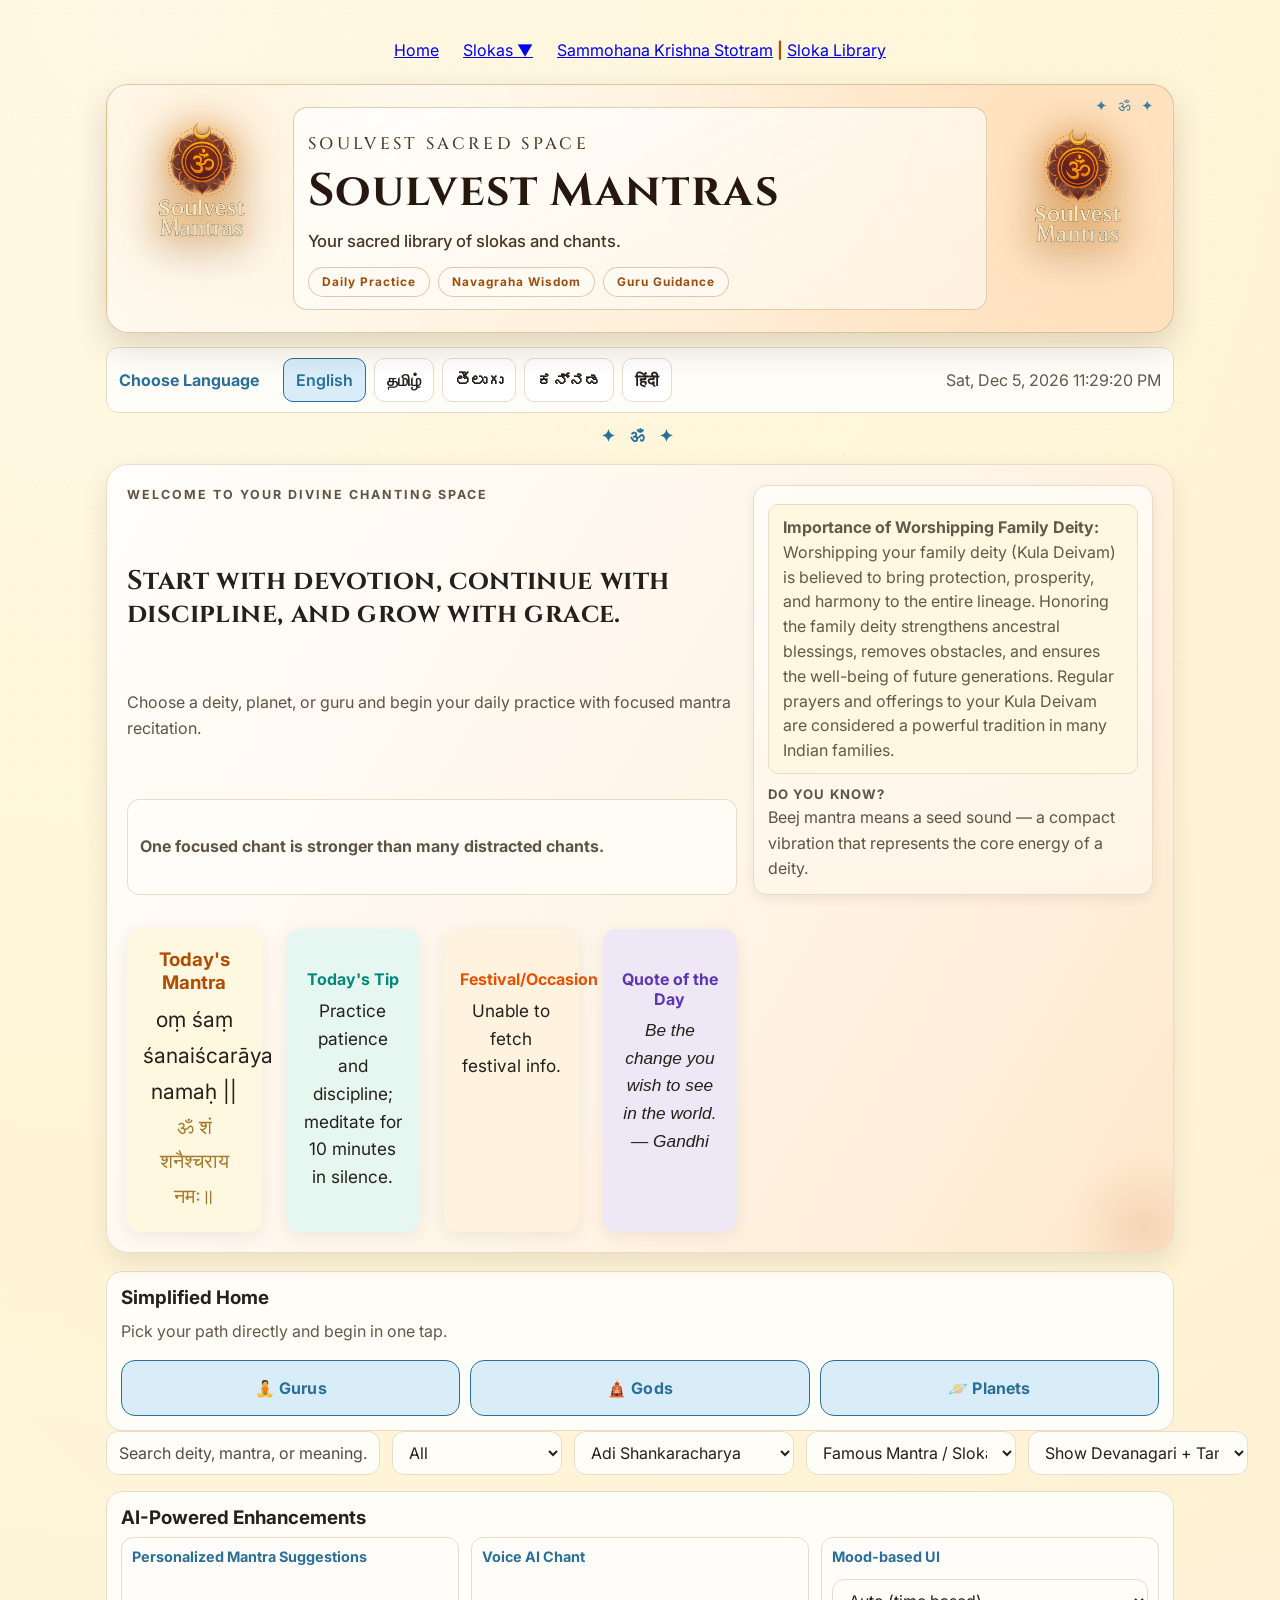
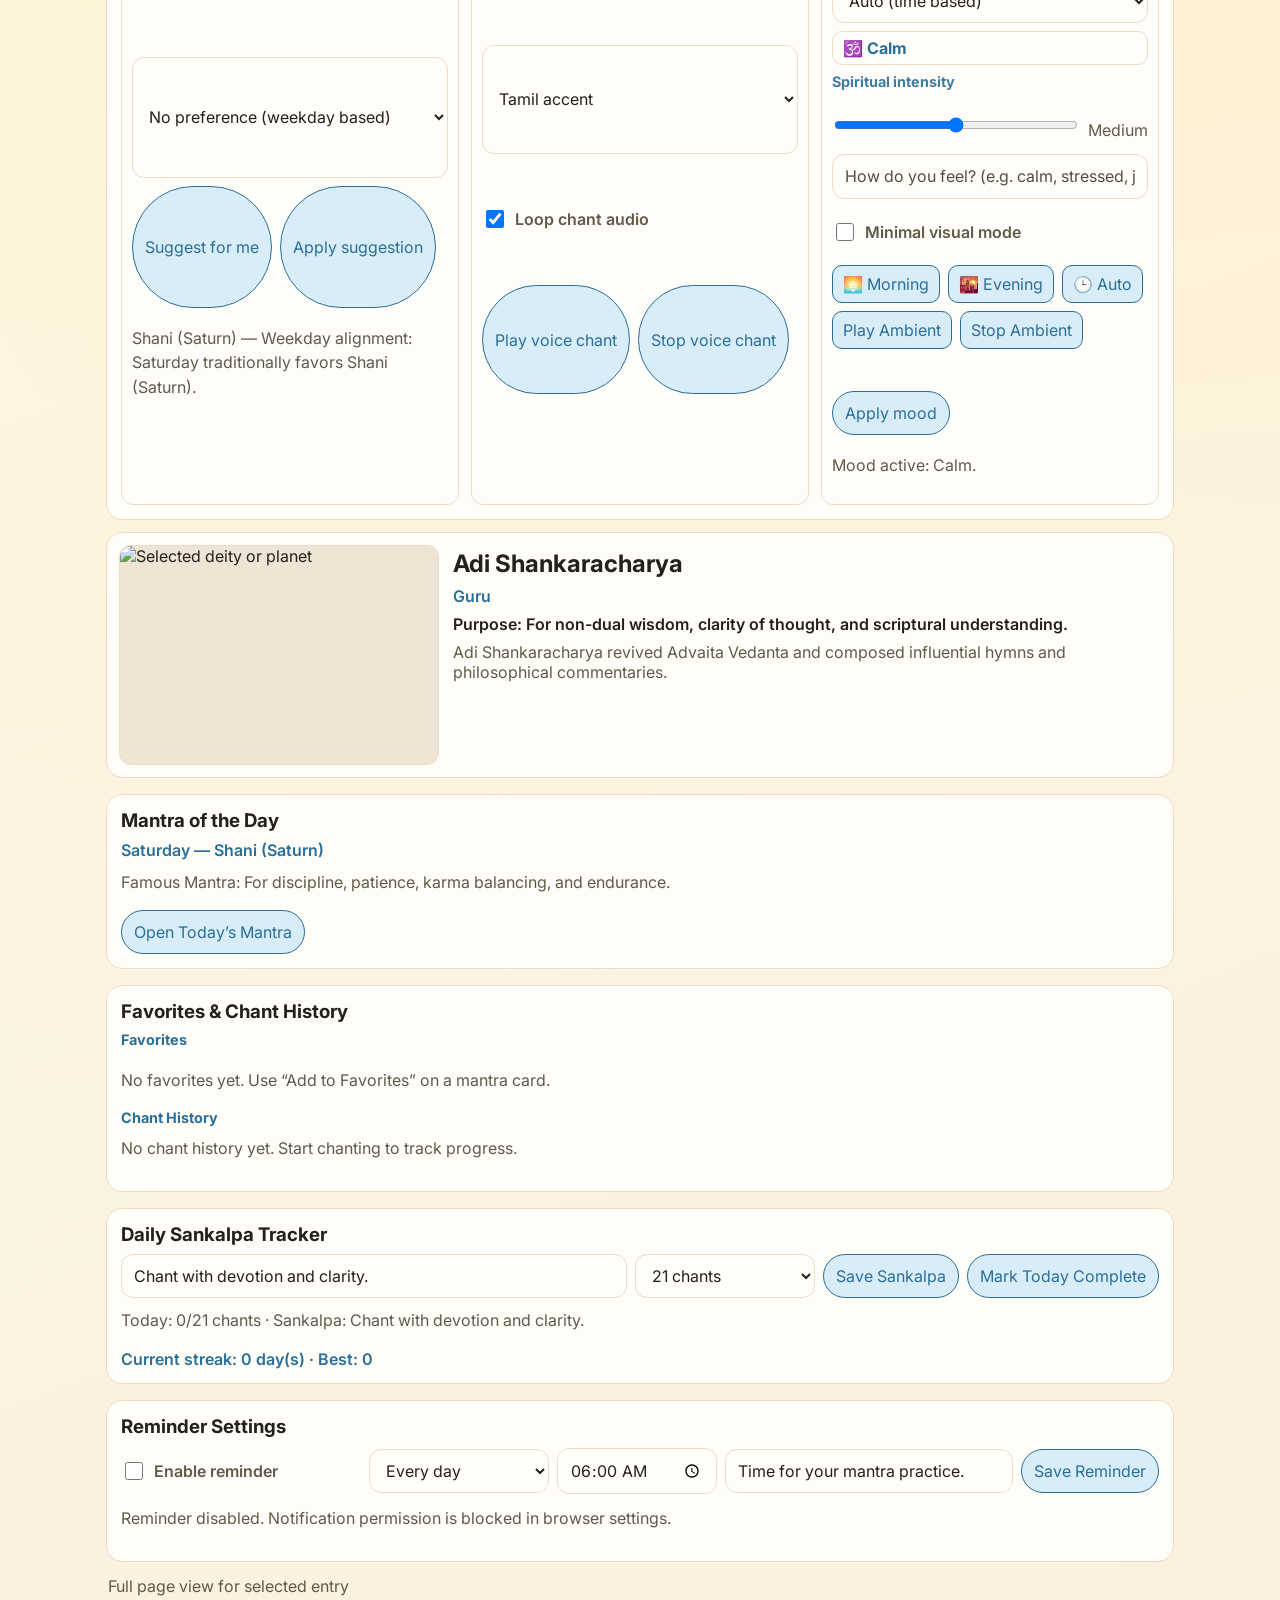
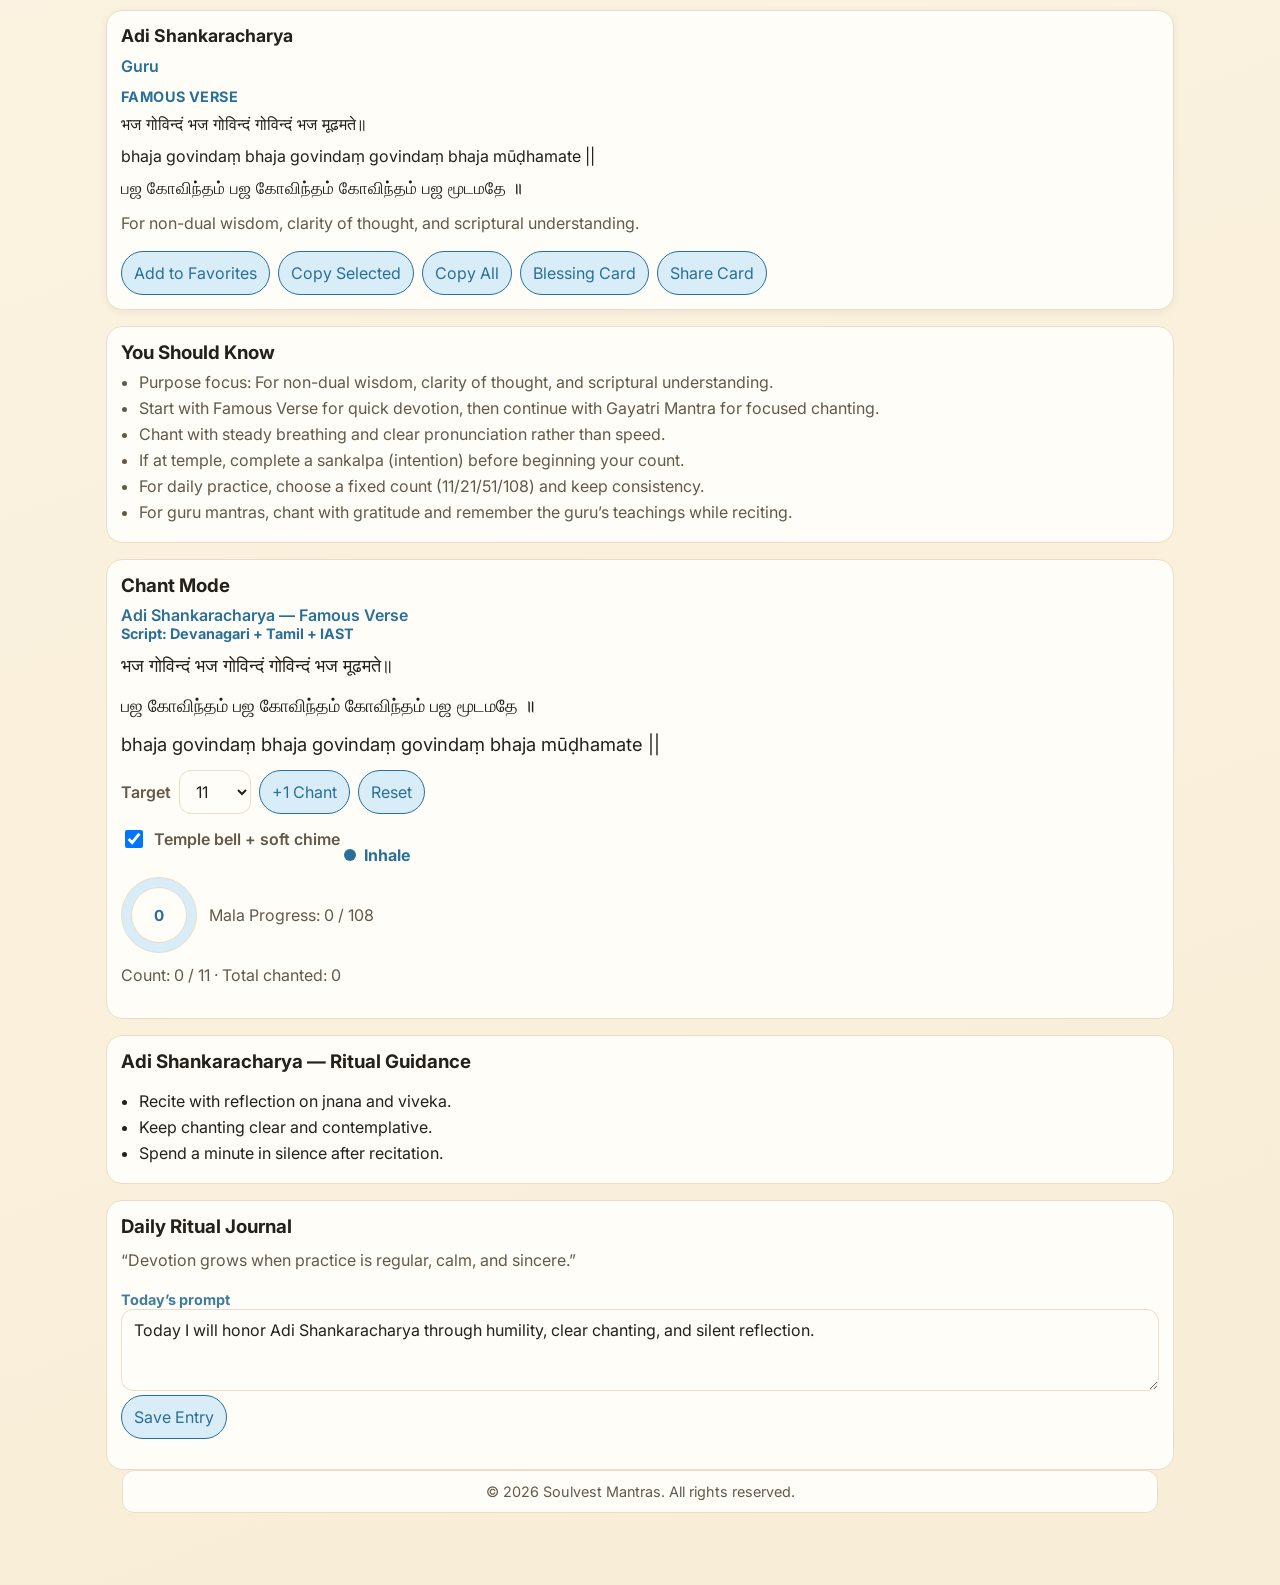
==== commit 229d64d4: "Remove duplicate Sloka Library section from index.html and move to sloka-library.html" ====
--- a/index.html
+++ b/index.html
@@ -68,7 +68,7 @@
               <li><a href="velmaaral.html">Vel Maaral</a></li>
             </ul>
           </li>
-          <li><a href="sammohana_krishna.html">Sammohana Krishna Stotram</a></li>
+          <li><a href="sammohana_krishna.html">Sammohana Krishna Stotram</a> <span style="color:#b14d00;font-weight:bold;">|</span> <a href="sloka-library.html">Sloka Library</a></li>
       </ul>
     </nav>
     <header class="hero">
@@ -259,25 +259,7 @@
       </select>
     </section>
 
-    <section id="slokaLibrary" class="mantra-info" aria-live="polite">
-      <h3>Sloka Library</h3>
-      <p class="meaning">Browse all curated famous slokas in transliteration.</p>
-      <input id="slokaLibrarySearch" type="text" placeholder="Search by deity, sloka text, or purpose..." aria-label="Search sloka library" />
-      <p id="slokaLibraryCount" class="script-mode"></p>
-      <div class="sloka-library-wrap">
-        <table class="sloka-library-table" aria-label="Sloka library table">
-          <thead>
-            <tr>
-              <th>Name</th>
-              <th>Type</th>
-              <th>Famous Sloka (Transliteration)</th>
-              <th>Purpose</th>
-            </tr>
-          </thead>
-          <tbody id="slokaLibraryBody"></tbody>
-        </table>
-      </div>
-    </section>
+
 
     <section id="aiHub" class="mantra-info" aria-live="polite">
       <h3>AI-Powered Enhancements</h3>
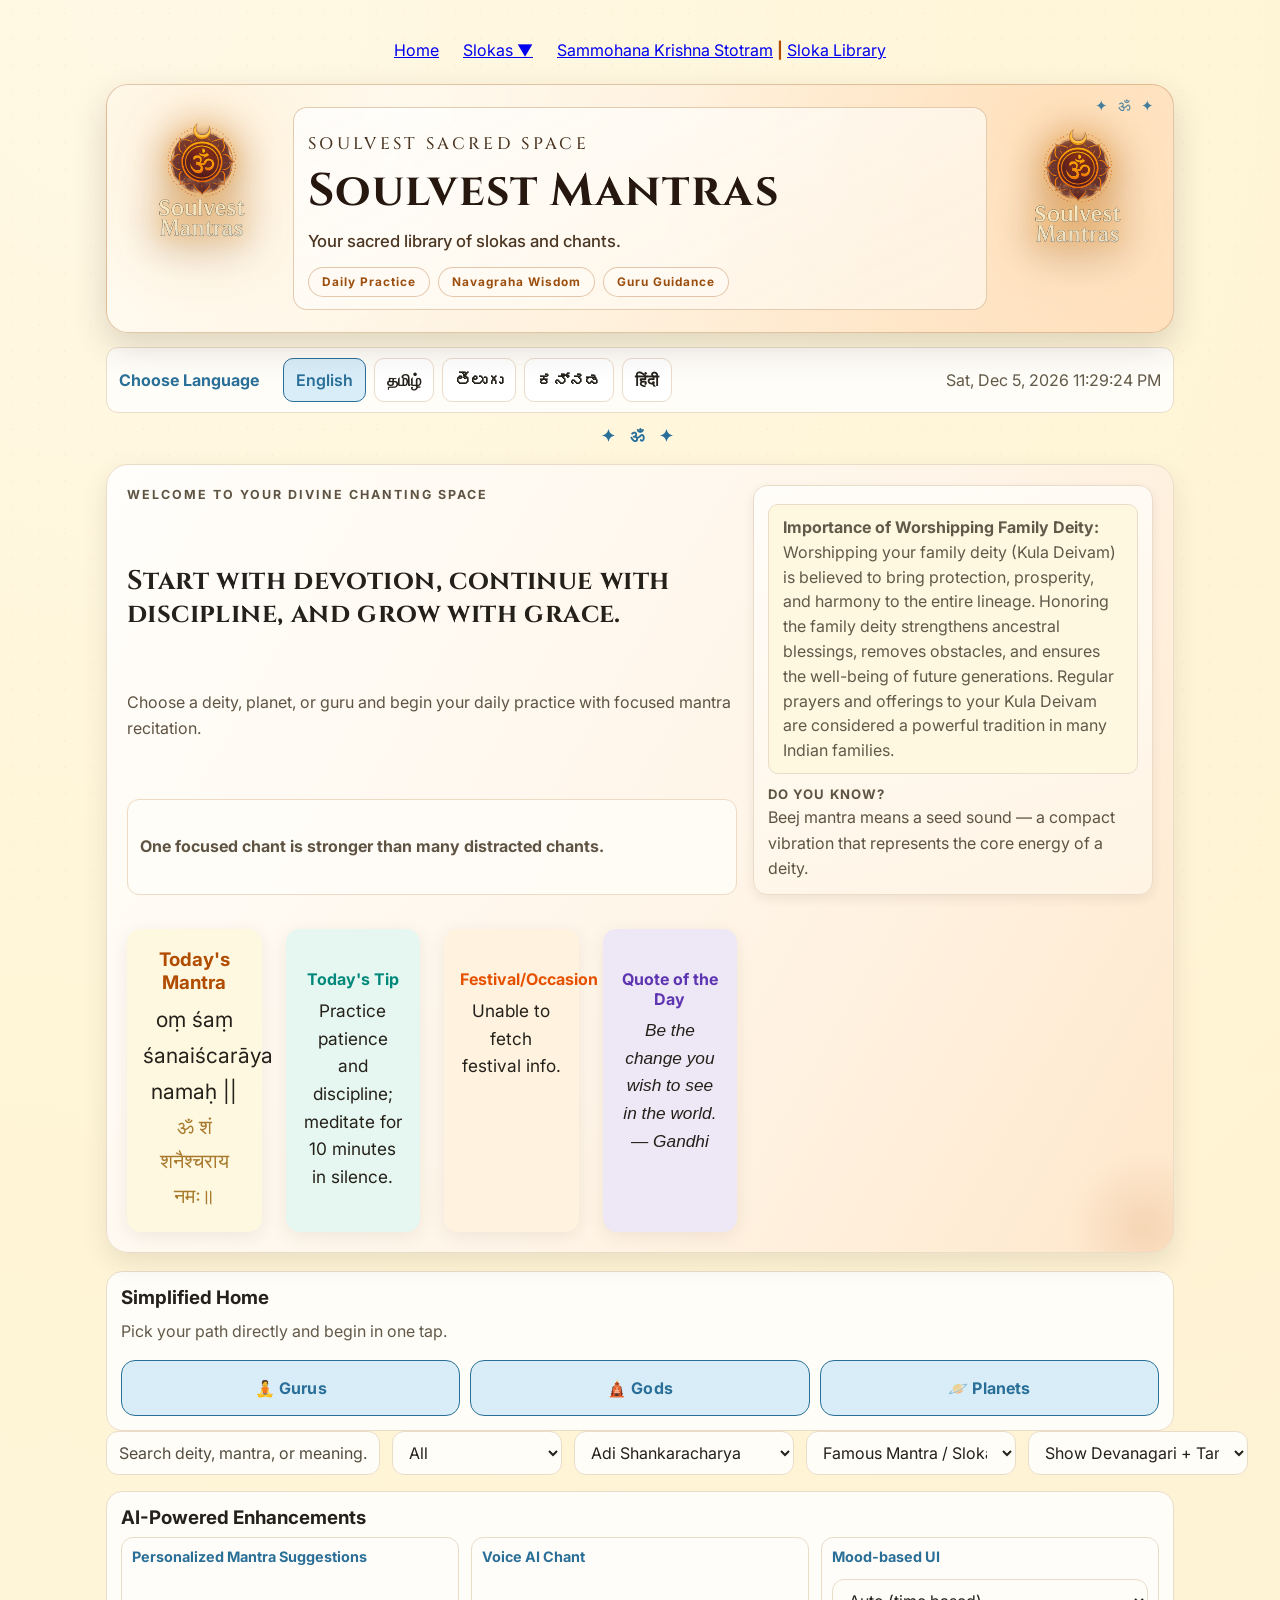
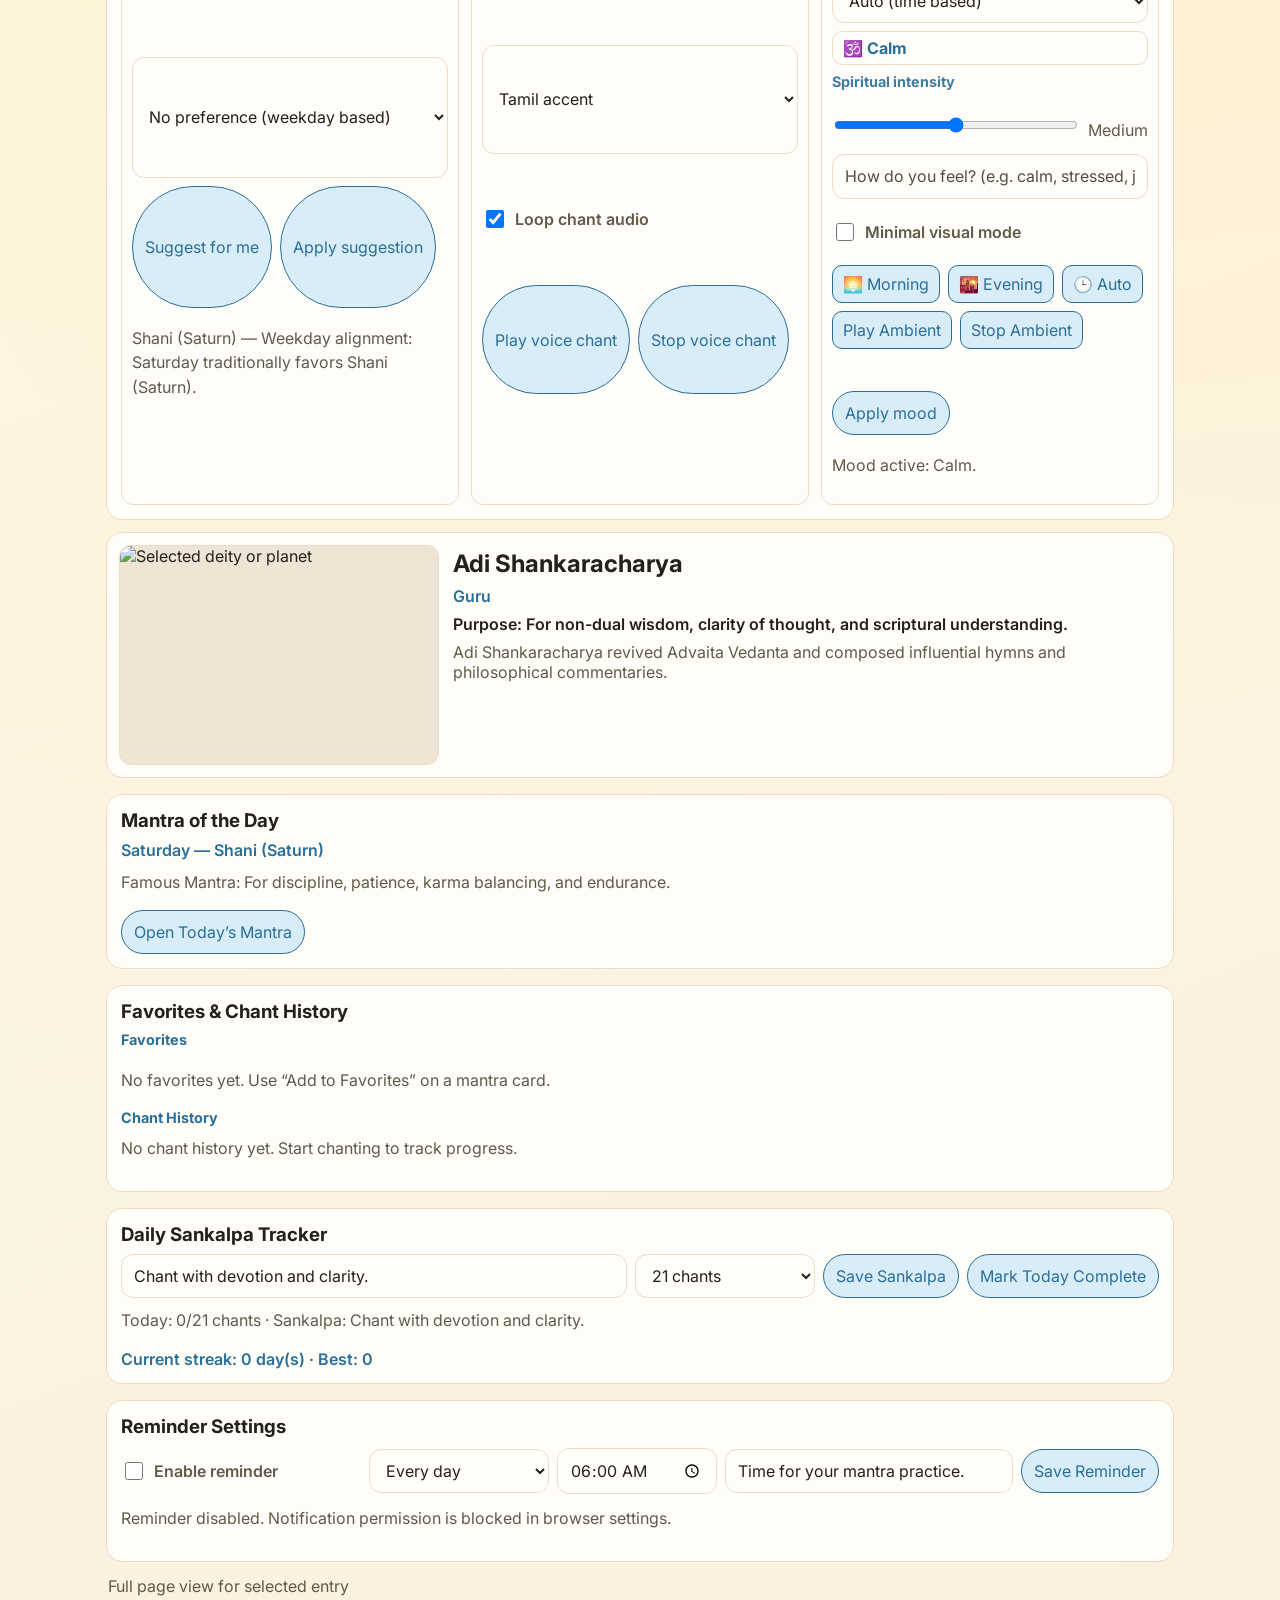
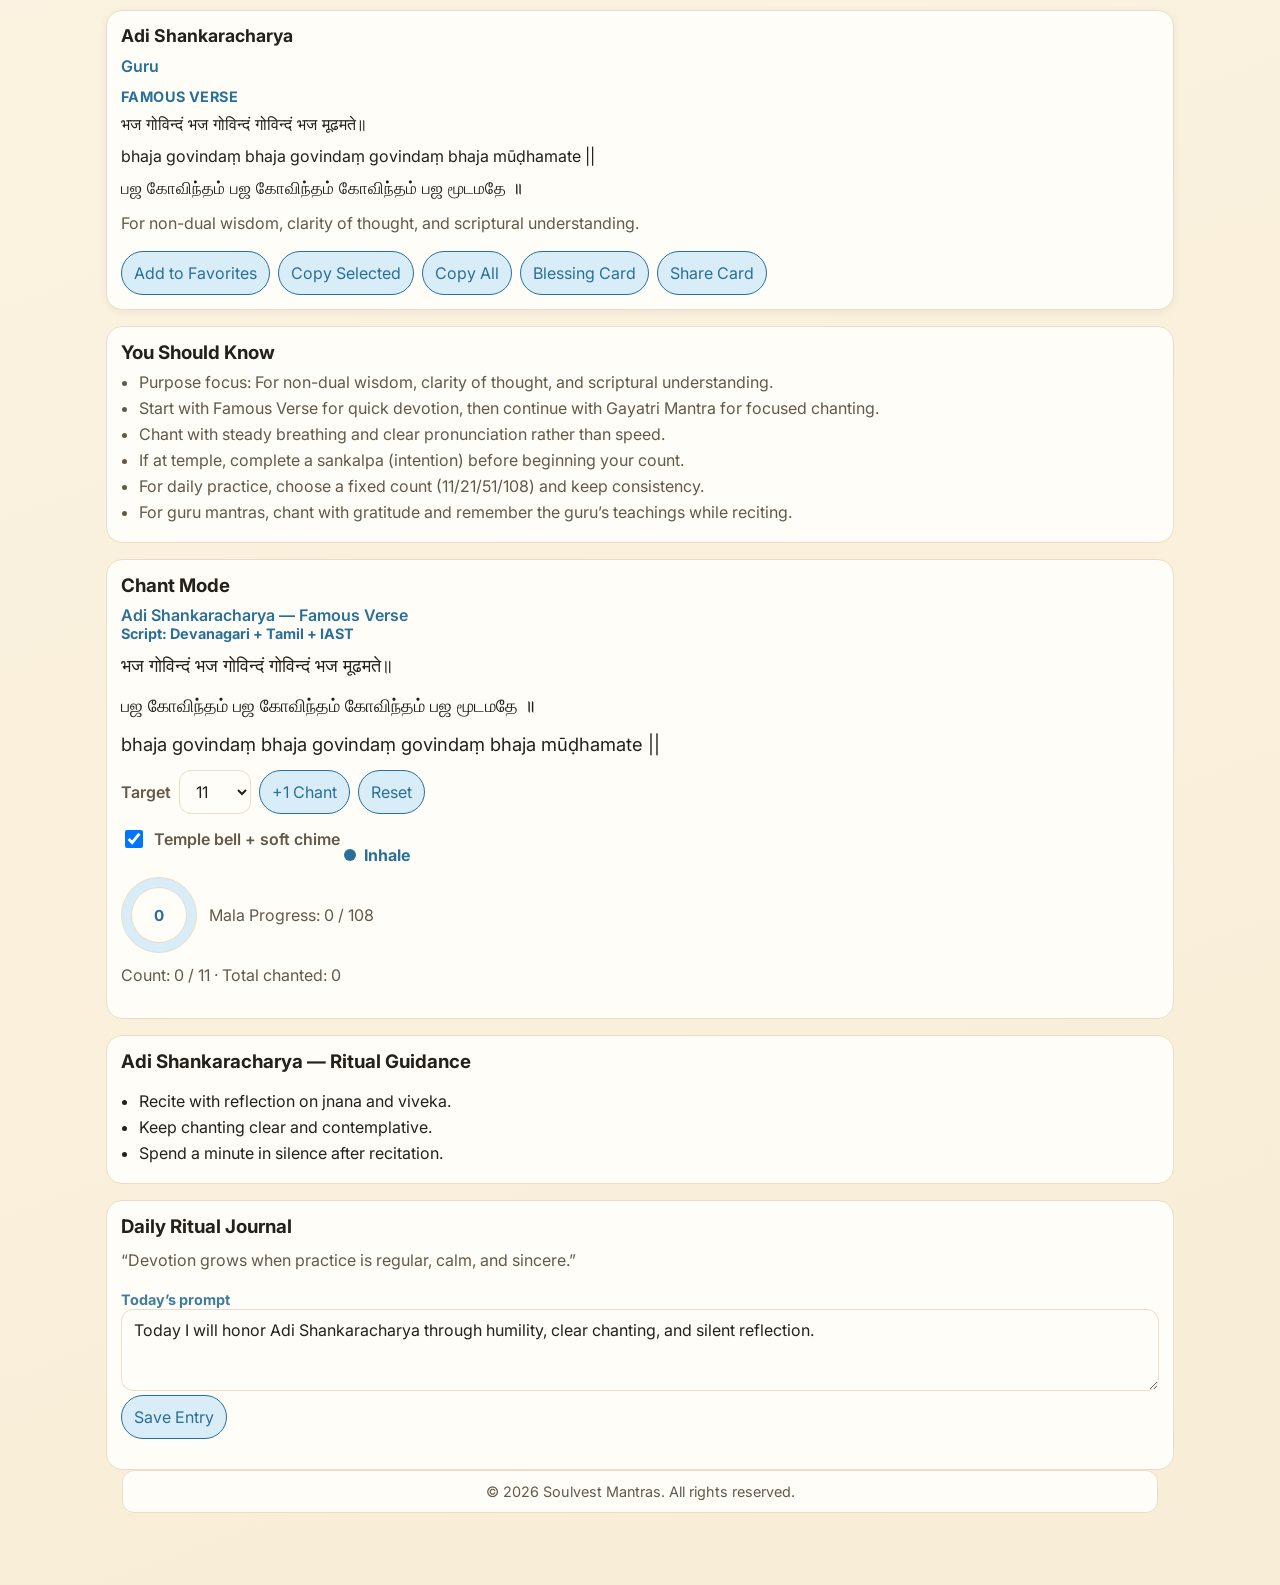
==== commit b3911c30: "Adding Pitha Pirai Soodi Co-authored-by: Copilot <copilot@github.com>" ====
--- a/index.html
+++ b/index.html
@@ -66,6 +66,7 @@
               <li><a href="kolaru.html">Kolaru Padhigam</a></li>
               <li><a href="hanuman.html">Hanuman Chalisa</a></li>
               <li><a href="velmaaral.html">Vel Maaral</a></li>
+                <li><a href="pitha_pirai.html">Pitha Pirai Soodi</a></li>
             </ul>
           </li>
           <li><a href="sammohana_krishna.html">Sammohana Krishna Stotram</a> <span style="color:#b14d00;font-weight:bold;">|</span> <a href="sloka-library.html">Sloka Library</a></li>
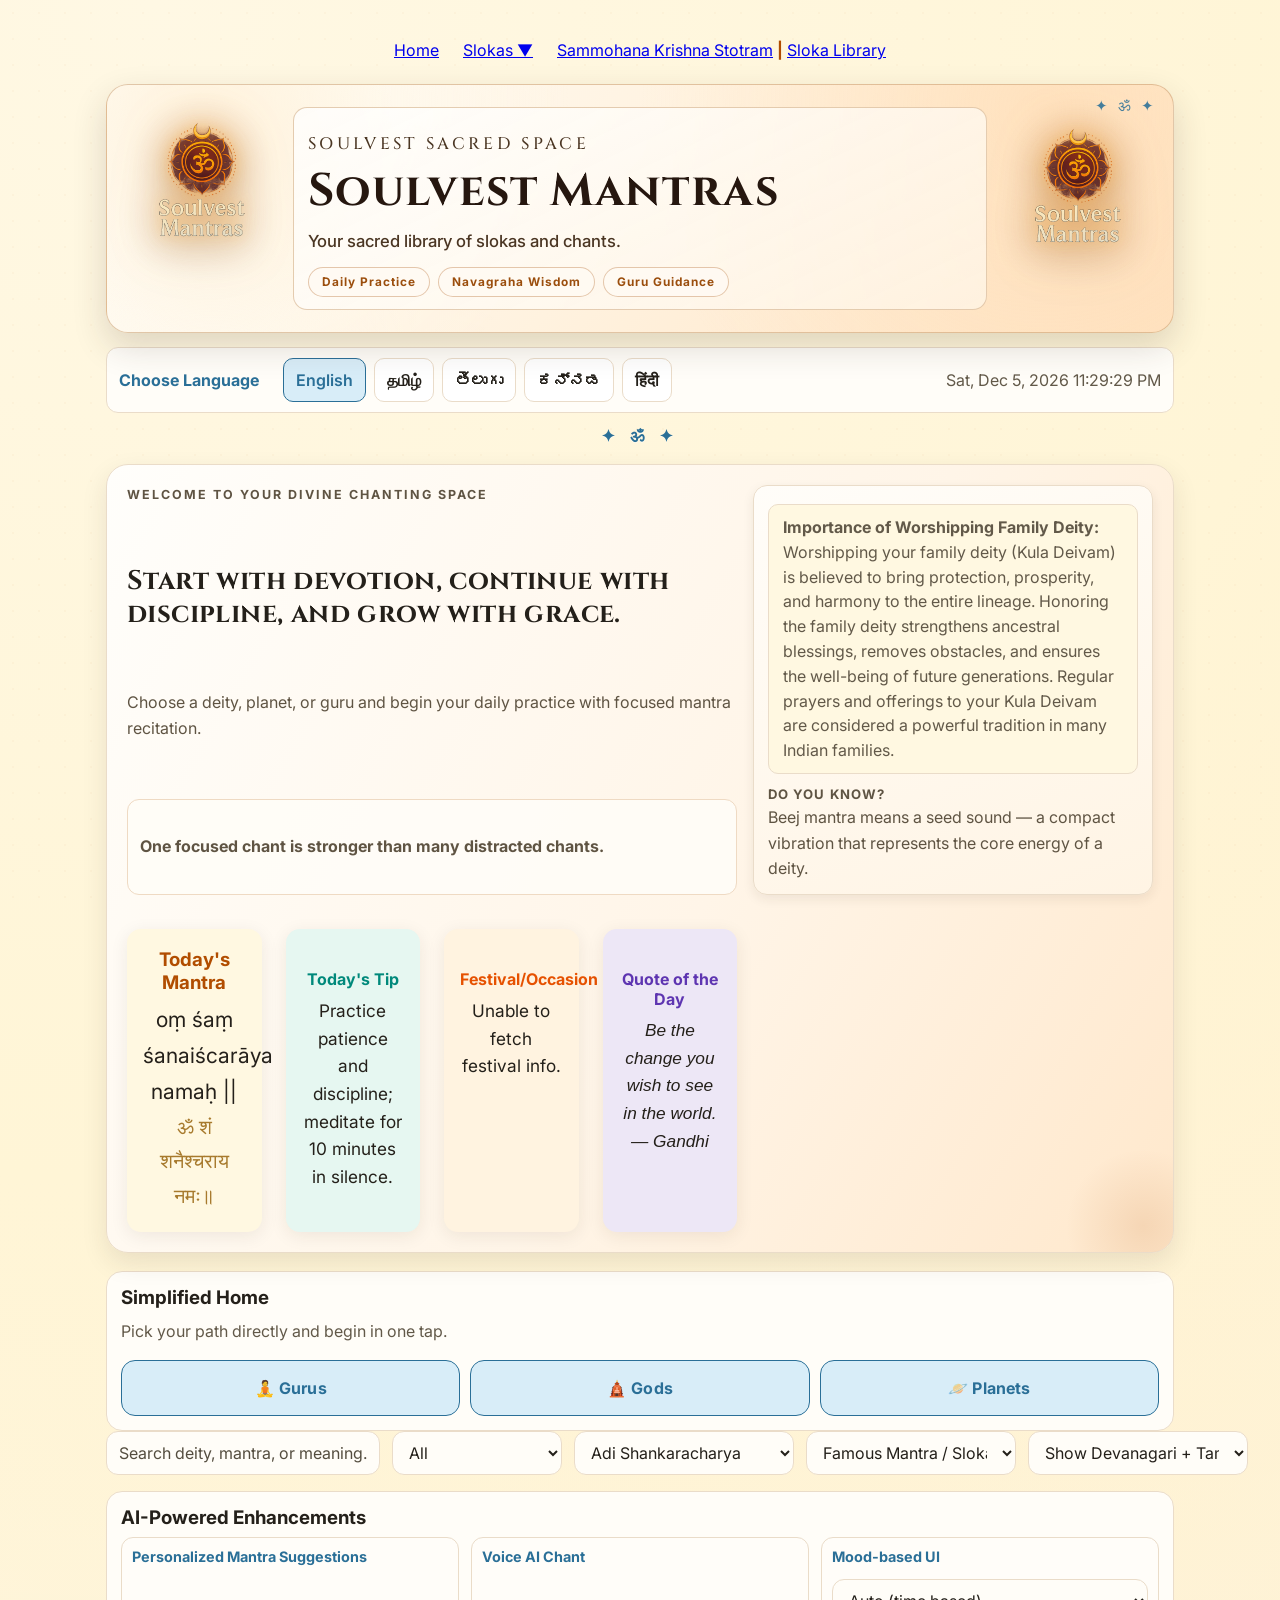
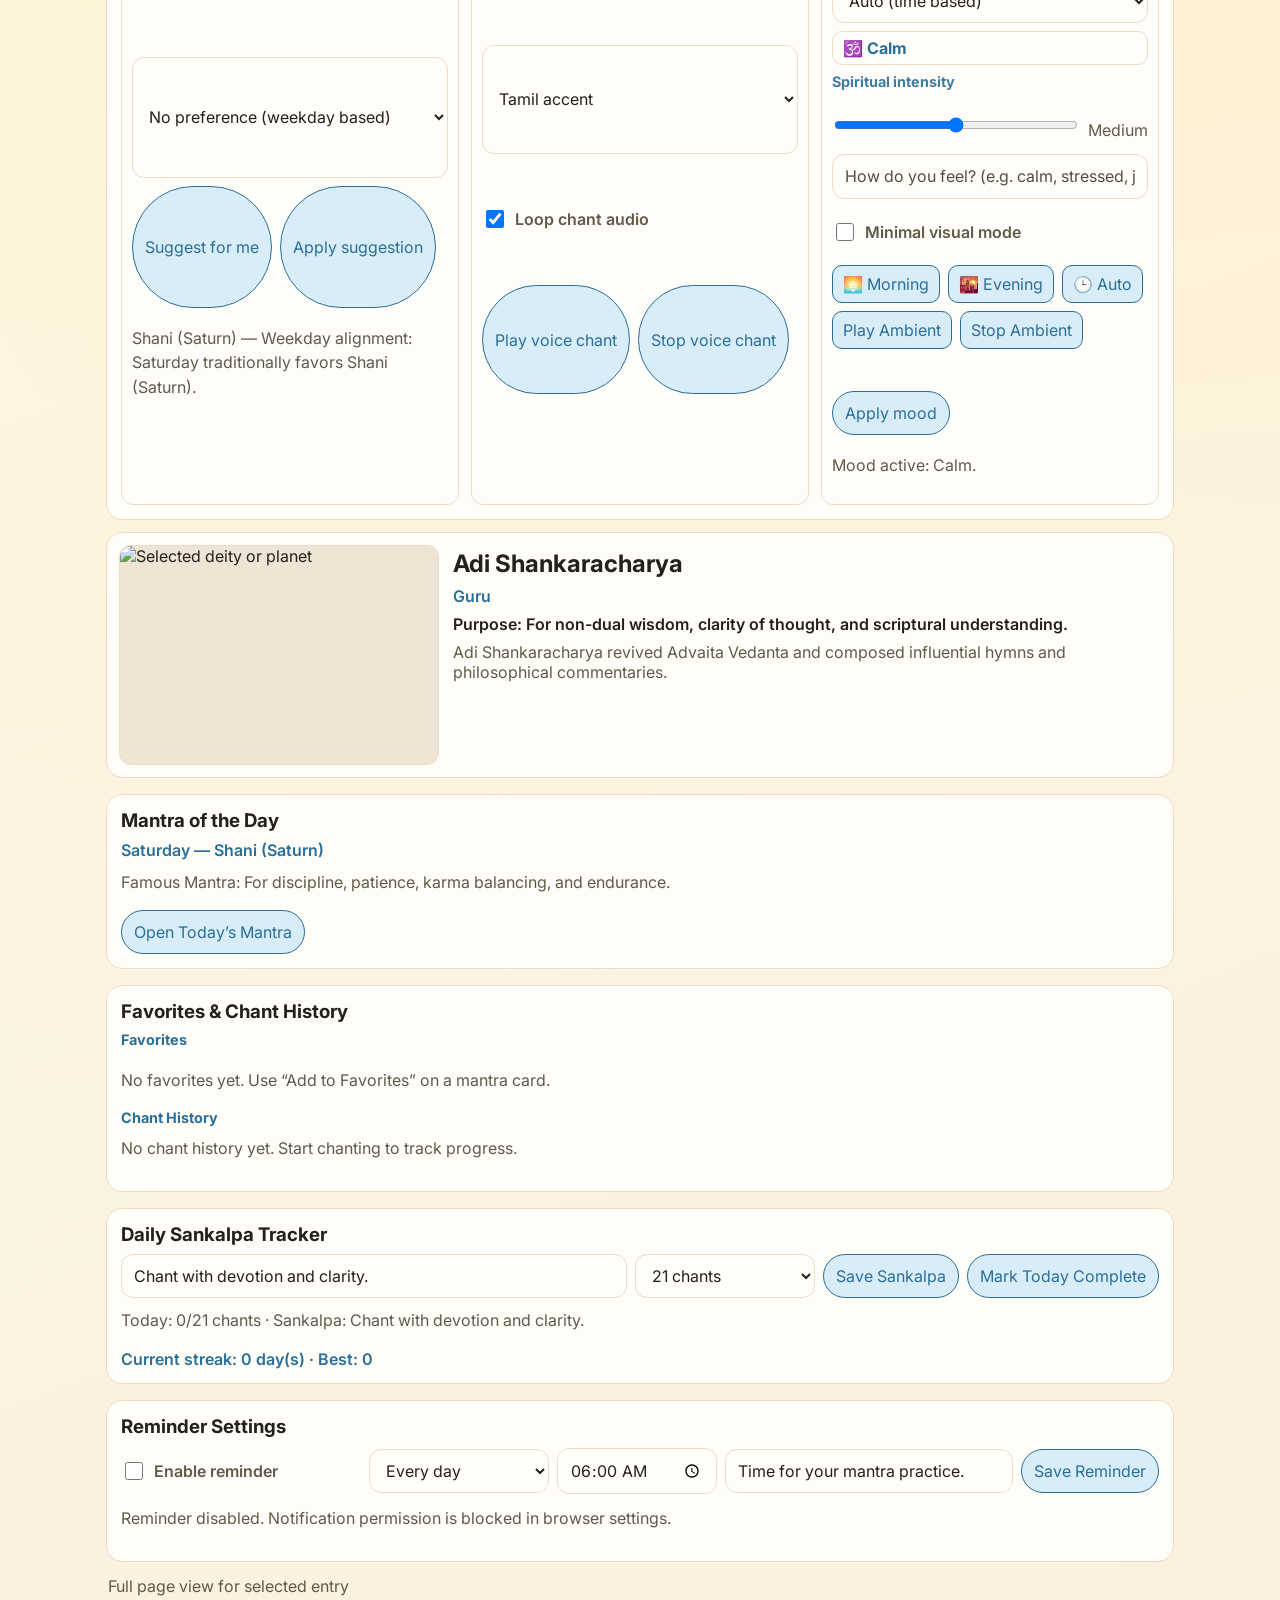
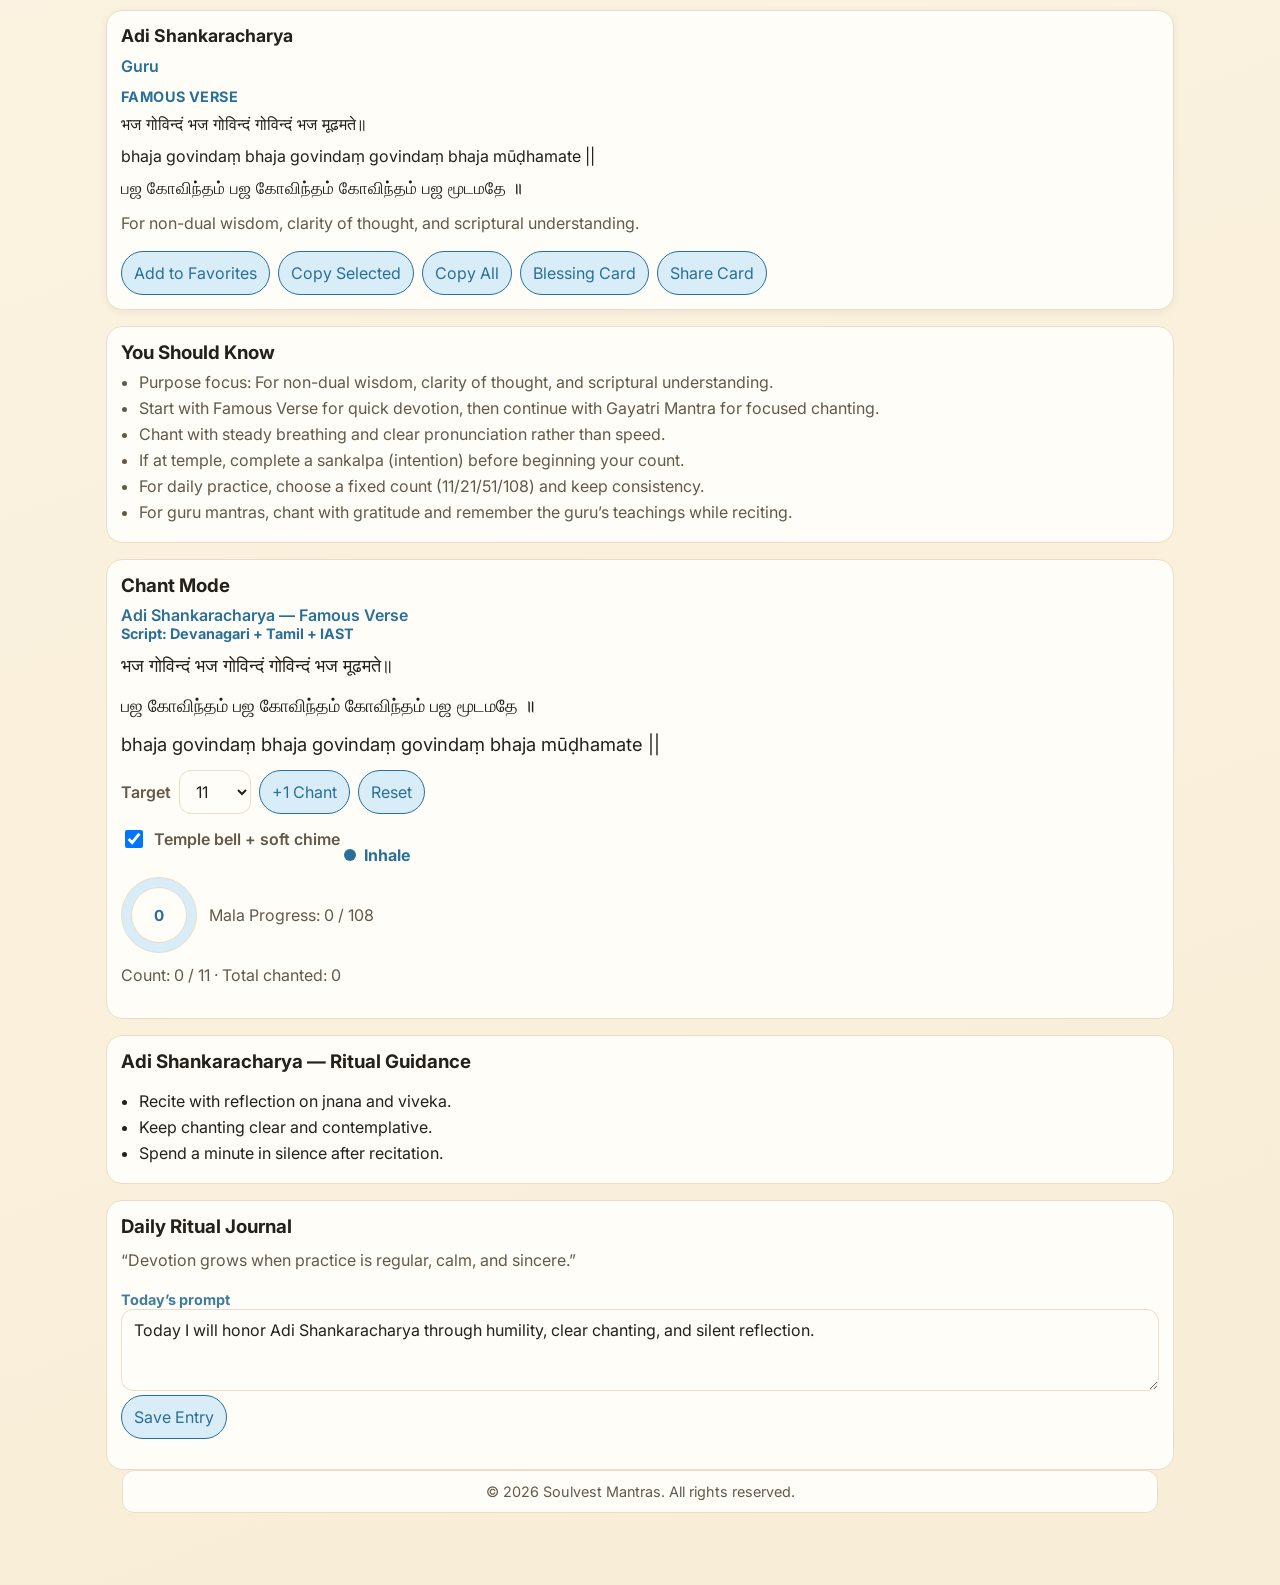
==== commit 19861a41: "remove <br> tags Co-authored-by: Copilot <copilot@github.com>" ====
--- a/index.html
+++ b/index.html
@@ -219,7 +219,7 @@
       </div>
       <div class="did-you-know" aria-live="polite">
         <div class="did-you-know-text" style="background:#fff8e1; border:1px solid #eadcc9; border-radius:10px; padding:10px 14px; margin-bottom:10px;">
-          <strong>Importance of Worshipping Family Deity:</strong><br>
+          <strong>Importance of Worshipping Family Deity:</strong>
           Worshipping your family deity (Kula Deivam) is believed to bring protection, prosperity, and harmony to the entire lineage. Honoring the family deity strengthens ancestral blessings, removes obstacles, and ensures the well-being of future generations. Regular prayers and offerings to your Kula Deivam are considered a powerful tradition in many Indian families.
         </div>
         <p class="did-you-know-title">Do You Know?</p>
@@ -503,7 +503,7 @@
       ];
       const today = new Date().getDay(); // 0=Sun, 1=Mon, ...
       const m = dailyMantras[today];
-      document.getElementById('dailyMantraText').innerHTML = `<b>${m.name}</b><br><span style="font-size:1.2em;">${m.mantra}</span><br><span style=\"font-size:0.98em;color:#b14d00;\">${m.meaning}</span>`;
+      document.getElementById('dailyMantraText').innerHTML = `<b>${m.name}</b><span style="font-size:1.2em;display:block;">${m.mantra}</span><span style=\"font-size:0.98em;color:#b14d00;display:block;\">${m.meaning}</span>`;
 
       // Tips for each day
       const dailyTips = [
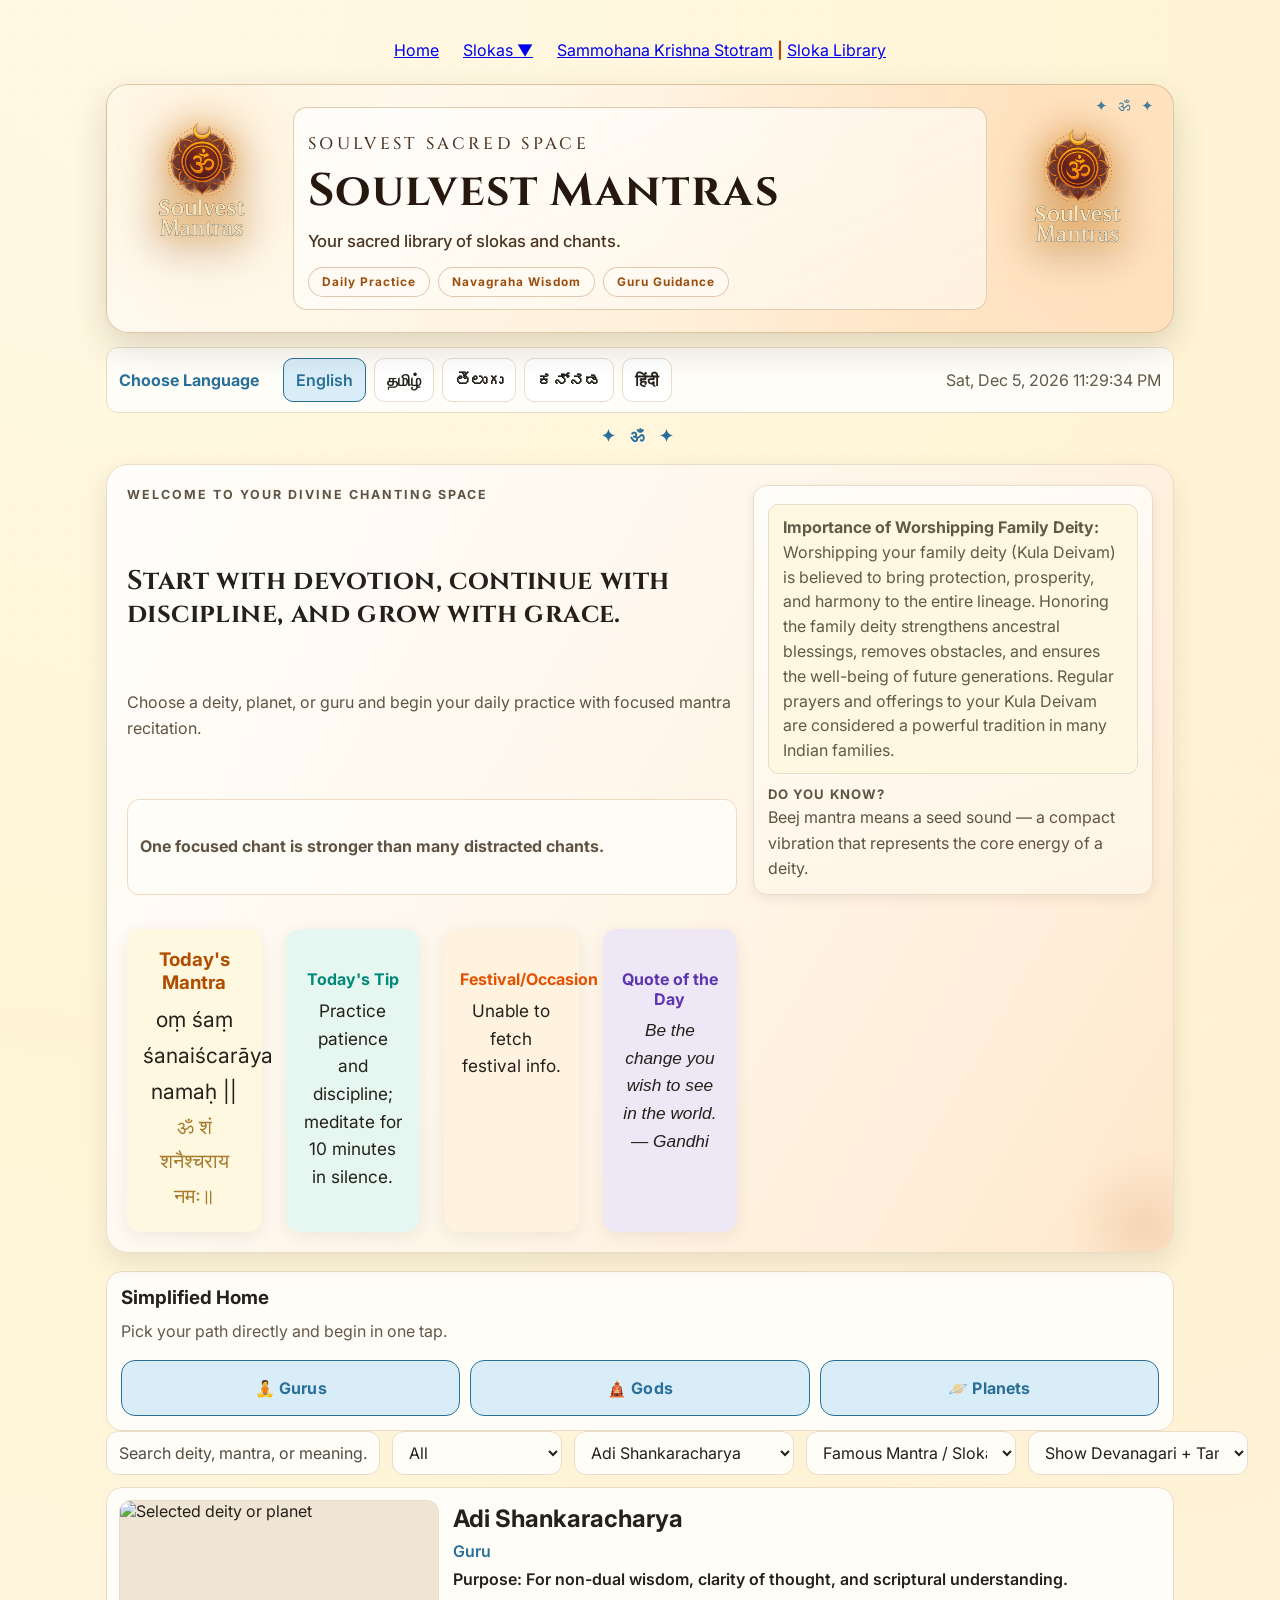
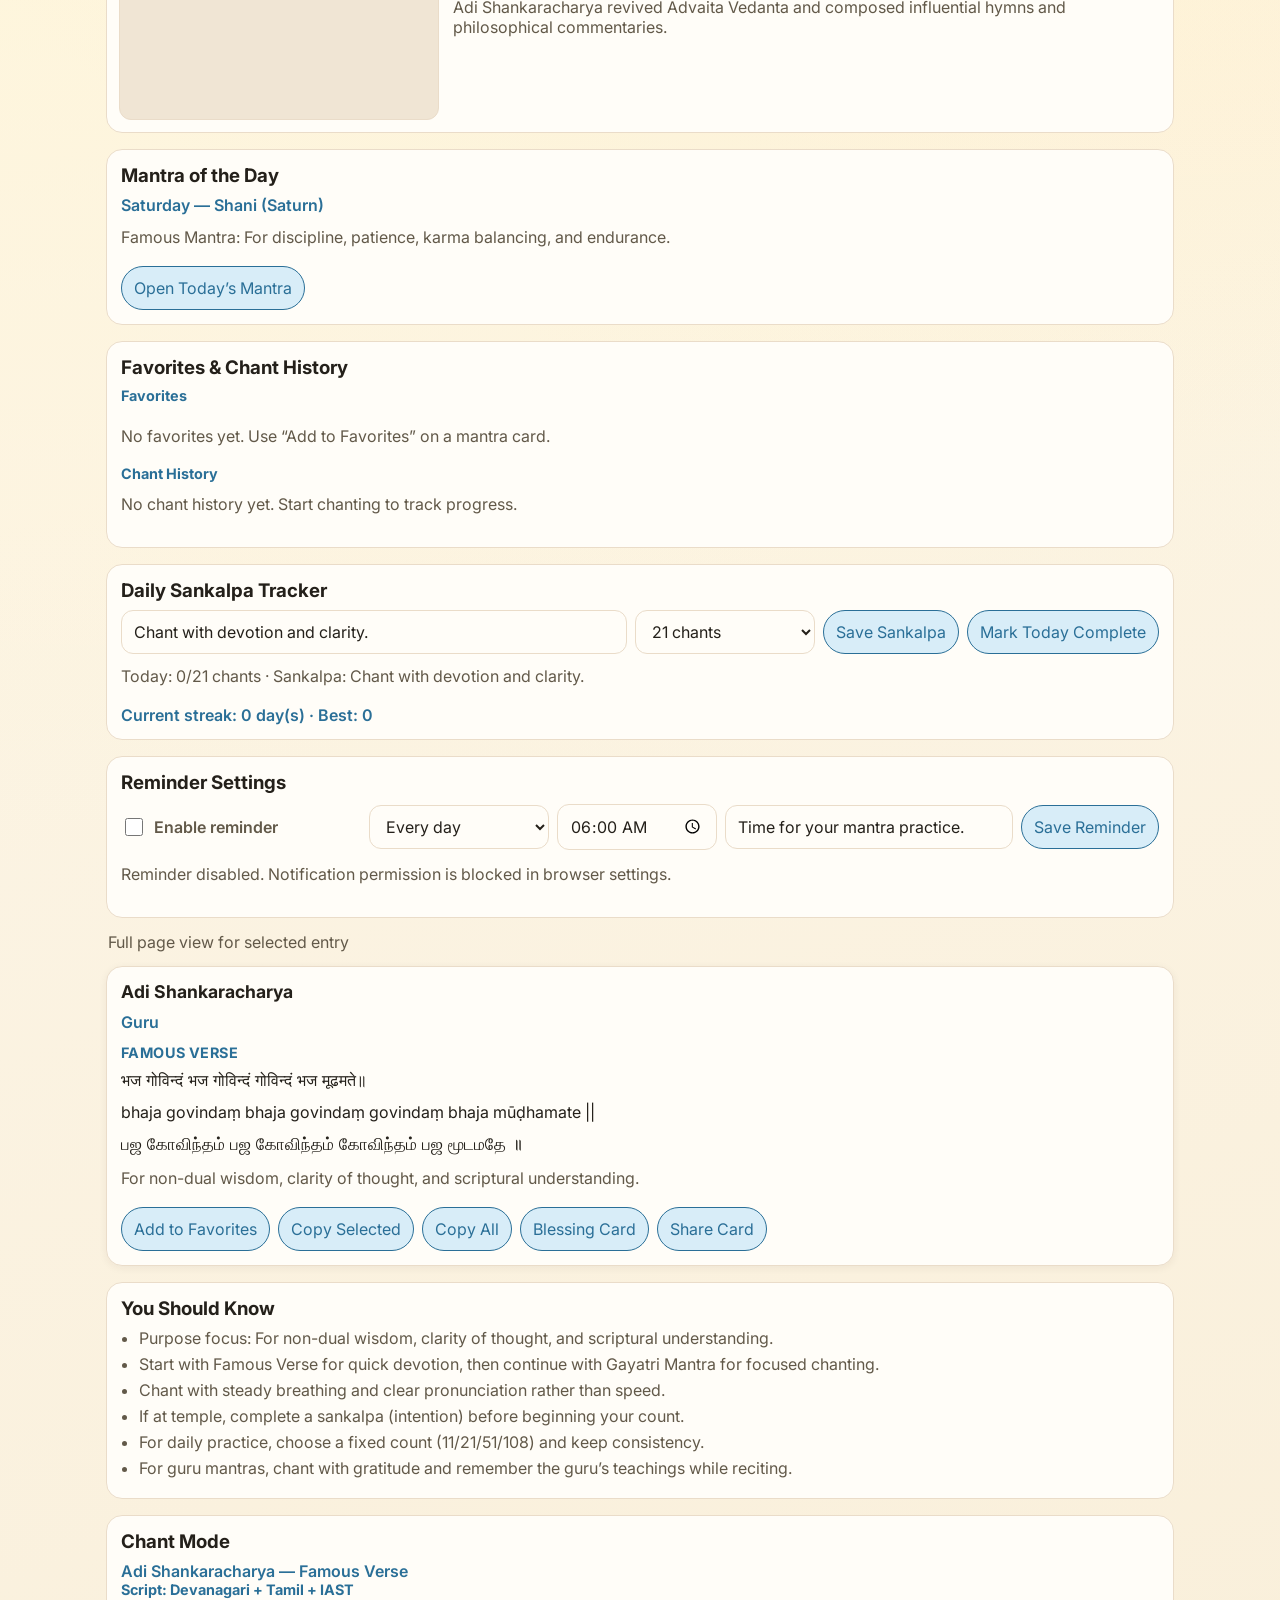
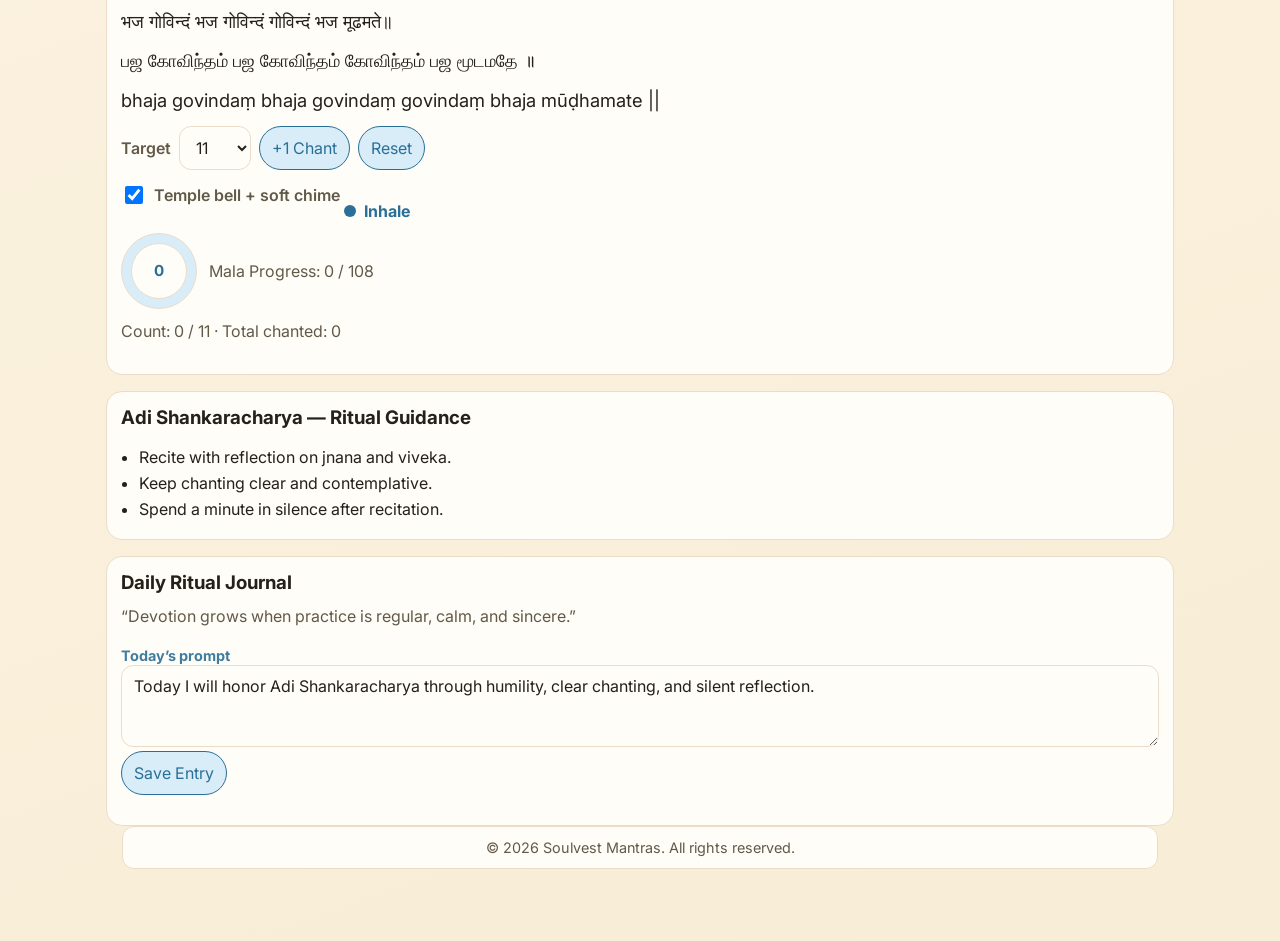
==== commit 243134ad: "removed unused page" ====
--- a/index.html
+++ b/index.html
@@ -262,65 +262,7 @@
 
 
 
-    <section id="aiHub" class="mantra-info" aria-live="polite">
-      <h3>AI-Powered Enhancements</h3>
-      <div class="ai-grid">
-        <div class="ai-card">
-          <p class="script-mode">Personalized Mantra Suggestions</p>
-          <select id="aiDeitySelect" aria-label="Preferred deity for suggestions"></select>
-          <div class="ai-actions">
-            <button id="aiSuggestBtn" type="button">Suggest for me</button>
-            <button id="aiApplySuggestionBtn" type="button">Apply suggestion</button>
-          </div>
-          <p id="aiSuggestionText" class="meaning"></p>
-        </div>
-        <div class="ai-card">
-          <p class="script-mode">Voice AI Chant</p>
-          <select id="voiceAccentSelect" aria-label="Voice accent">
-            <option value="tamil">Tamil accent</option>
-            <option value="sanskrit">Sanskrit accent</option>
-            <option value="hindi">Hindi accent</option>
-          </select>
-          <label class="reminder-toggle"><input id="voiceLoopToggle" type="checkbox" checked /> Loop chant audio</label>
-          <div class="ai-actions">
-            <button id="voicePlayBtn" type="button">Play voice chant</button>
-            <button id="voiceStopBtn" type="button">Stop voice chant</button>
-          </div>
-          <p id="voiceStatus" class="meaning"></p>
-        </div>
-        <div class="ai-card">
-          <p class="script-mode">Mood-based UI</p>
-          <select id="moodSelect" aria-label="Mood selector">
-            <option value="auto">Auto (time based)</option>
-            <option value="calm">Calm</option>
-            <option value="devotional">Devotional</option>
-            <option value="festive">Festive</option>
-          </select>
-          <div id="moodIconography" class="mood-iconography" aria-live="polite">🕉️ Calm</div>
-          <label class="script-mode subtle" for="spiritualIntensityRange">Spiritual intensity</label>
-          <div class="intensity-wrap">
-            <input id="spiritualIntensityRange" type="range" min="1" max="3" step="1" value="2" aria-label="Spiritual intensity" />
-            <span id="spiritualIntensityValue" class="meaning">Medium</span>
-          </div>
-          <input id="emotionInput" type="text" placeholder="How do you feel? (e.g. calm, stressed, joyful)" />
-          <label class="reminder-toggle"><input id="visualModeToggle" type="checkbox" /> Minimal visual mode</label>
-          <div class="time-theme-controls" aria-label="Time-based visual themes">
-            <button id="morningThemeBtn" type="button">🌅 Morning</button>
-            <button id="eveningThemeBtn" type="button">🌇 Evening</button>
-            <button id="autoThemeBtn" type="button">🕒 Auto</button>
-          </div>
-          <div class="ambient-controls">
-            <button id="ambientPlayBtn" type="button">Play Ambient</button>
-            <button id="ambientStopBtn" type="button">Stop Ambient</button>
-          </div>
-          <p id="ambientStatus" class="meaning"></p>
-          <div class="ai-actions">
-            <button id="applyMoodBtn" type="button">Apply mood</button>
-          </div>
-          <p id="moodStatus" class="meaning"></p>
-        </div>
-      </div>
-    </section>
+
 
     <section id="featured" class="featured hidden" aria-live="polite">
         <!-- ...existing code... -->
